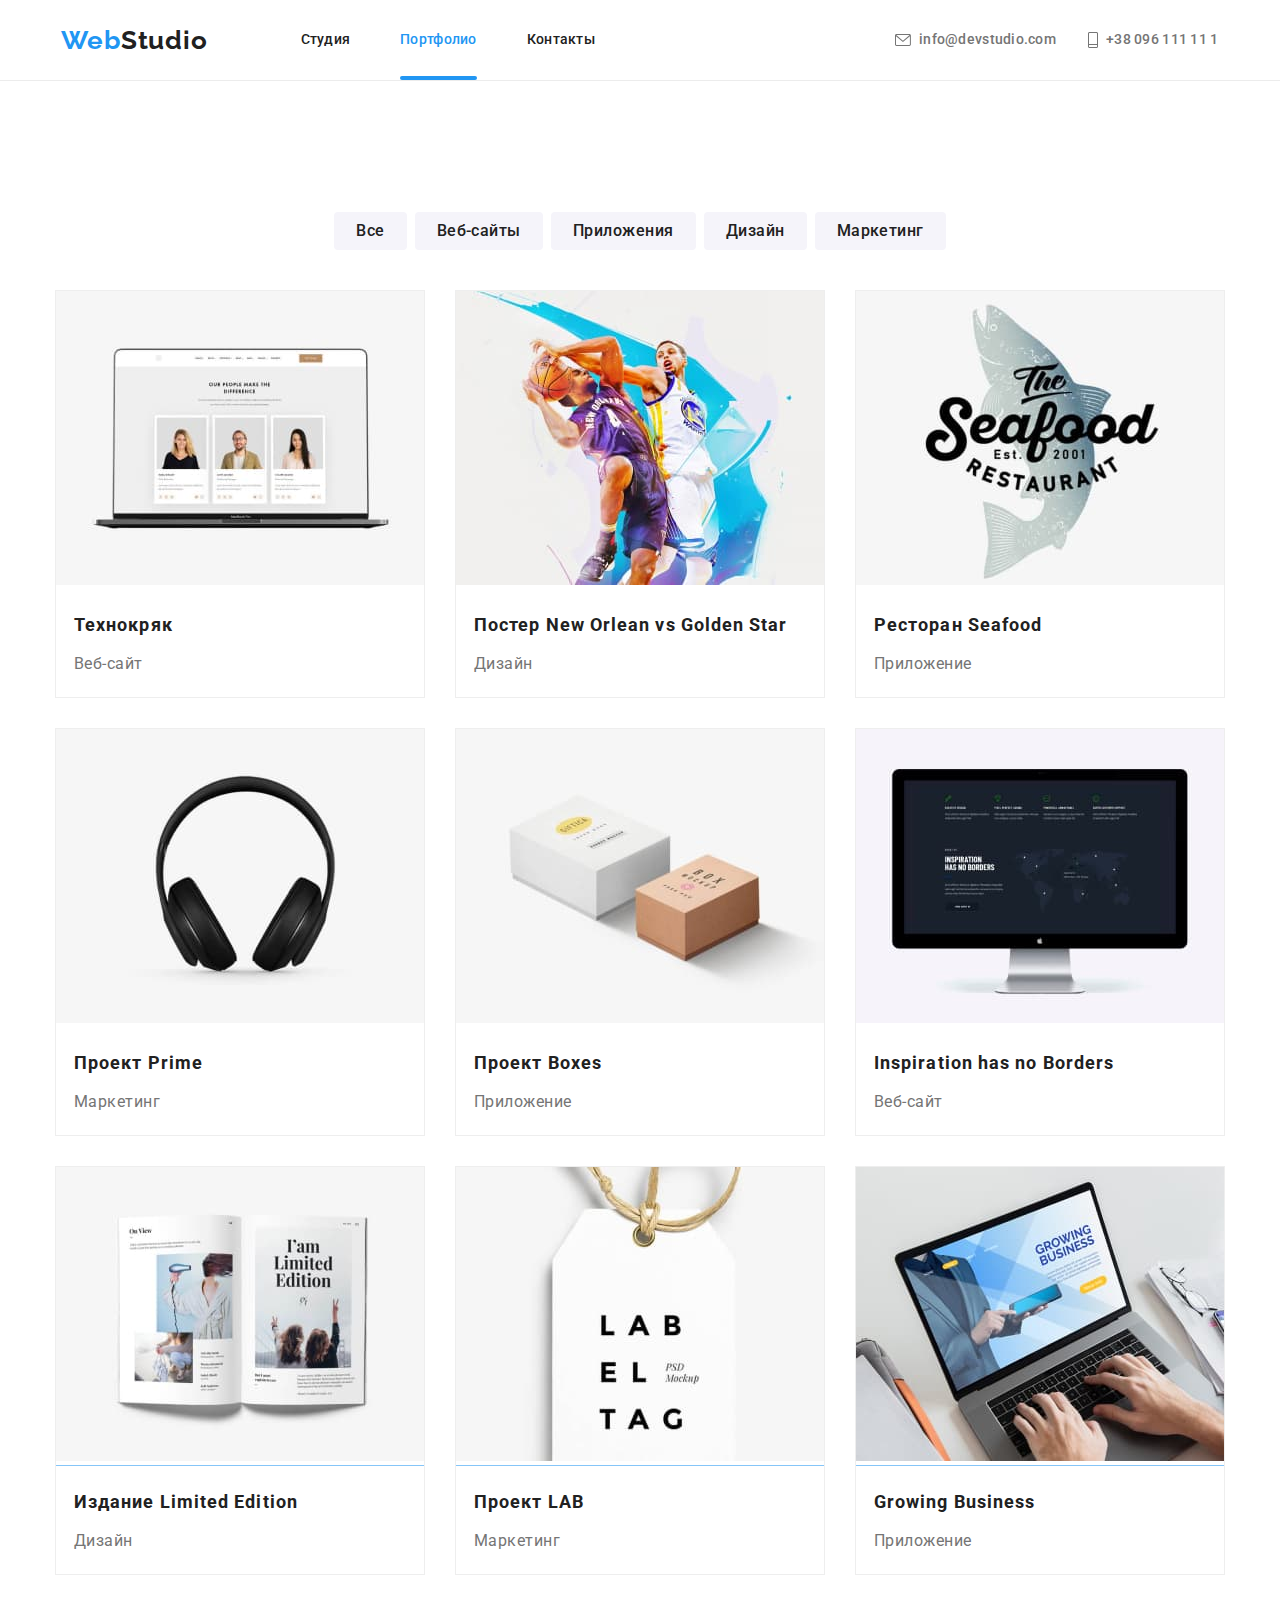
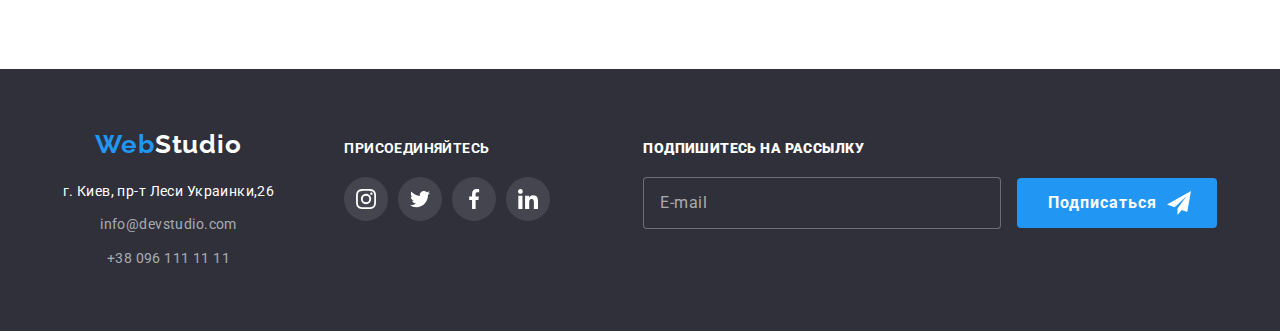
==== portfolio.html @ b6720318 "add footer adaptive" ====
<!DOCTYPE html>
<html lang="en">
<head> 
   <meta charset="UTF-8">
   <meta http-equiv="X-UA-Compatible" content="IE=edge">
   <meta name="viewport" content="width=device-width, initial-scale=1.0">
   <title>Document</title>

   <link href="https://fonts.googleapis.com/css2?family=Raleway:wght@700&family=Roboto:wght@400;500;700;900&display=swap"
      rel="stylesheet">

      <link rel="stylesheet" href="https://cdnjs.cloudflare.com/ajax/libs/modern-normalize/1.1.0/modern-normalize.min.css">

<link rel="stylesheet" href="./css/main.min.css">
</head>
<body>
<header class="page-header">

   <nav class="container main-nav" >

      <a href="./index.html" class="logo" lang="en">Web<span class="logo__accent">Studio</span></a>  

      <button class="mobile-button "  type="button"  
      data-menu-button
      aria-expanded="false" aria-controls="menu-container">
         <svg width="40" height="40" aria-label="Переключатель мобильного меню">
            <use class="mobile-button__icon-open" href="./imagesforhomwork/sprite.svg#icon-menu-header-open_40px"></use>
            <use class="mobile-button__icon-close" href="./imagesforhomwork/sprite.svg#icon-menu-header-close_40px"></use>
         </svg>
      </button>

<div class="menu-container" data-menu id="menu-container" >
      <ul class="site-nav list">
         <li class="site-nav__item"><a href="./index.html" class="site-nav__link">Студия</a></li>
         <li class="site-nav__item"><a href="" class="site-nav__link
           site-nav__link--current">Портфолио</a></li>
         <li class="site-nav__item"><a href="" class="site-nav__link">Контакты</a></li>
      </ul>
      
      <ul class="contacts list">
         
         <li class="contacts__item">
          <a href="mailto:info@devstudio.com" class="contacts__link">
          <svg class="contacts__icon" width="16" height="12">
            <use href="./imagesforhomwork/sprite.svg#icon-envelope"></use>
            </svg>info@devstudio.com</a>
         </li>
         
         <li class="contacts__item"> 
          <a href="tel:+380961111111" class="contacts__link">
          <svg class="contacts__icon" width="10" height="16">
            <use href="./imagesforhomwork/sprite.svg#icon-celephone"></use>
         </svg>+38 096 111 11 1</a>
          </li>
      </ul>

       <ul class="modile-list list"> 
         <li class="mobile-list__item">
            <a href="#" class="mobile-list__link">Instagram</a>
         </li>
         <li class="mobile-list__item">
            <a href="#" class="mobile-list__link">Twitter</a>
         </li>
         <li class="mobile-list__item">
            <a href="#" class="mobile-list__link">Facebook</a>
         </li>
         <li class="mobile-list__item">
            <a href="#" class="mobile-list__link">LinkedIn</a>
         </li>
      </ul>      
      </div>
      </nav>
</header>
<main> 
   <section class="portfolio section" >
      <div class="container">
      <h1 class="portfolio__title">Портфолио</h1>

      <ul class=" portfolio-list-btn list ">
         <li class="portfolio-list-btn__item">
    <button type="button" class="button-secondary">Все</button>
         </li>
         <li class="portfolio-list-btn__item">
    <button type="button" class="button-secondary">Веб-сайты</button>
         </li>
         <li class="portfolio-list-btn__item">
   <button type="button" class="button-secondary">Приложения</button>
         </li>
         <li class="portfolio-list-btn__item">
   <button type="button" class="button-secondary">Дизайн</button>
         </li>
         <li class="portfolio-list-btn__item">
   <button type="button" class="button-secondary">Маркетинг</button>
         </li>
      </ul>

      
      <ul class="portfolio-proects list">
        
         <li class="portfolio-proects__item">
         <a href="#" class="portfolio-proects__link">
        <div class="thumb-proects">  
      <img class="thumb-proects__image" src="./imagesforhomwork/portfolio-1.jpg" alt="Веб-сайт технокряк" width="">
      <div class="thumb-proects__overlay">
              <p class="thumb-proects__text-overlay">
            Ресурс предлагает комплексные предложения с разным уровнем функционала и сервисов. Все это позволит посетителю получить исчерпывающие сведения о компании или частном лице.
              </p>
            </div> 
         </div>

        <div class="portfolio-proects__description">
            <h2 class="portfolio-proects__title">Технокряк</h2>
            <p class="portfolio-proects__text">Веб-сайт</p>
         </div>
         </a>
         </li>
      
         <li class="portfolio-proects__item">
            <a href="#" class="portfolio-proects__link">
            <div class="thumb-proects">
            <img class="thumb-proects__image" src="./imagesforhomwork/portfolio-2.jpg" alt="Постер двоих баскетболистов с New Orlean vs Golden Star" width="">
            <div class="thumb-proects__overlay">
             <p class="thumb-proects__text-overlay">
             Ресурс предлагает комплексные предложения с разным уровнем функционала и сервисов. Все это позволит посетителю
             получить исчерпывающие сведения о компании или частном лице.
             </p>
             </div>
             </div>

            <div class="portfolio-proects__description">
            <h2 class="portfolio-proects__title">Постер New Orlean vs Golden Star</h2>
            <p class="portfolio-proects__text">Дизайн</p>
            </div>
            </a>
         </li>

         <li class="portfolio-proects__item"> 
         <a href="#" class="portfolio-proects__link">
         <div class="thumb-proects">
         <img class="thumb-proects__image" src="./imagesforhomwork/portfolio-3.jpg" alt="Логотип ресторана Seafood с рыбой в центре и надписью посередине" width="">
         <div class="thumb-proects__overlay">
         <p class="thumb-proects__text-overlay">
          Ресурс предлагает комплексные предложения с разным уровнем функционала и сервисов. Все это позволит посетителю
          получить исчерпывающие сведения о компании или частном лице.
         </p>
         </div>
         </div>

            <div class="portfolio-proects__description">
            <h2 class="portfolio-proects__title">Ресторан Seafood</h2>
            <p class="portfolio-proects__text">Приложение</p>
            </div>
         </a>
         </li>

         <li class="portfolio-proects__item"> 
            <a href="#" class="portfolio-proects__link">
            <div class="thumb-proects">
            <img class="thumb-proects__image" src="./imagesforhomwork/portfolio-4.jpg" alt="Наушники" width="">
            <div class="thumb-proects__overlay">
              <p class="thumb-proects__text-overlay">
            Ресурс предлагает комплексные предложения с разным уровнем функционала и сервисов. Все это позволит посетителю получить исчерпывающие сведения о компании или частном лице.
              </p>
             </div>
             </div>  

            <div class="portfolio-proects__description">
            <h2 class="portfolio-proects__title">Проект Prime</h2>
            <p class="portfolio-proects__text">Маркетинг</p>
             </div>
            </a>
         </li>

         <li class="portfolio-proects__item"> 
            <a href="#" class="portfolio-proects__link">
            <div class="thumb-proects">
            <img class="thumb-proects__image" src="./imagesforhomwork/portfolio-5.jpg" alt="Постер  двух коробок проекта Boxes" width="">
            <div class="thumb-proects__overlay">
              <p class="thumb-proects__text-overlay">
            Ресурс предлагает комплексные предложения с разным уровнем функционала и сервисов. Все это позволит посетителю получить исчерпывающие сведения о компании или частном лице.
              </p>
            </div>
            </div>

            <div class="portfolio-proects__description">
            <h2 class="portfolio-proects__title">Проект Boxes</h2>
            <p class="portfolio-proects__text">Приложение</p>
            </div>
            </a>
         </li>

         <li class="portfolio-proects__item"> 
            <a href="#" class="portfolio-proects__link">
            <div class="thumb-proects">
            <img class="thumb-proects__image" src="./imagesforhomwork/portfolio-6.jpg" alt="Изображение главной страницы сайта Inspiration has no borders" width="">
            <div class="thumb-proects__overlay">
              <p class="thumb-proects__text-overlay">
            Ресурс предлагает комплексные предложения с разным уровнем функционала и сервисов. Все это позволит посетителю получить исчерпывающие сведения о компании или частном лице.
              </p>
            </div>
            </div>

            <div class="portfolio-proects__description">
            <h2 class="portfolio-proects__title">Inspiration has no Borders</h2>
            <p class="portfolio-proects__text">Веб-сайт</p>
            </div>
            </a>
         </li>

         <li class="portfolio-proects__item">
            <a href="#" class="portfolio-proects__link">
            <div class="thumb-proects"> 
            <img class="thumb-proects__image" src="./imagesforhomwork/portfolio-7.jpg" alt="Фото журнала издания Limited Edition" width="">
            <div class="thumb-proects__overlay">
              <p class="thumb-proects__text-overlay">
            Ресурс предлагает комплексные предложения с разным уровнем функционала и сервисов. Все это позволит посетителю получить исчерпывающие сведения о компании или частном лице.
              </p>
            </div>
            </div>

            <div class="portfolio-proects__description">
               <h2 class="portfolio-proects__title">Издание Limited Edition</h2>
            <p class="portfolio-proects__text">Дизайн</p>
            </div>
            </a>
         </li>

         <li class="portfolio-proects__item">
            <a href="#" class="portfolio-proects__link"> 
            <div class="thumb-proects">
            <img class="thumb-proects__image" src="./imagesforhomwork/portfolio-8.jpg" alt="Фото етикетки проекта Lab" width="">
            <div class="thumb-proects__overlay">
              <p class="thumb-proects__text-overlay">
            Ресурс предлагает комплексные предложения с разным уровнем функционала и сервисов. Все это позволит посетителю получить исчерпывающие сведения о компании или частном лице.
              </p>
            </div>
            </div>

            <div class="portfolio-proects__description">
            <h2 class="portfolio-proects__title">Проект LAB</h2>
            <p class="portfolio-proects__text">Маркетинг</p>
            </div>
            </a>
         </li>

         <li class="portfolio-proects__item"> 
            <a href="#" class="portfolio-proects__link">
            <div class="thumb-proects">
            <img class="thumb-proects__image" src="./imagesforhomwork/portfolio-9.jpg" alt="Фото главной страницы сайта Growing business" width="">
            <div class="thumb-proects__overlay">
              <p class="thumb-proects__text-overlay">
            Ресурс предлагает комплексные предложения с разным уровнем функционала и сервисов. Все это позволит посетителю получить исчерпывающие сведения о компании или частном лице.
              </p>
            </div>
            </div>   

            <div class="portfolio-proects__description">
            <h2 class="portfolio-proects__title">Growing Business</h2>
            <p class="portfolio-proects__text">Приложение</p>
            </div>
            </a>
         </li>
      </ul>
      </div>
   </section>  

</main>
<footer class="footer">
   <div class="container">  
   
<div class="footer__navigation"> 

<div class="footer-main">
      <a href="./index.html" lang="en" class=" logo">Web<span class="logo logo__footer-accent">Studio</span></a>
      <p class="footer-main__text">г. Киев, пр-т Леси Украинки,26 </p>

      <address>
         <ul class="address-list list">
            <li class="address-list__item"><a href="mailto:info@devstudio.com" class="address-list__link">info@devstudio.com</a></li>
            <li class="address-list__item"><a href="tel:+380961111111" class="address-list__link"> +38 096 111 11 11 </a></li>
         </ul>
      </address>
</div>

<div class="footer-join">
      <b class="footer-join__title">присоединяйтесь</b>
      <ul class="social-net social-net__footer list">
         <li class="social-net__item">
            <a href="#" class="social-net__link social-net__link--footer">
               <svg class="social-net__icon social-net__icon--footer" width="20" height="20">
                  <use href="./imagesforhomwork/sprite.svg#icon-instagram-1"></use>
               </svg>
            </a>

         </li>
         <li class="social-net__item">
            <a href="#" class="social-net__link social-net__link--footer">
               <svg class="social-net__icon social-net__icon--footer" width="20" height="20">
                  <use href="./imagesforhomwork/sprite.svg#icon-twitter-1"></use>
               </svg>
            </a>

         </li>
         <li class="social-net__item">
            <a href="#" class="social-net__link social-net__link--footer">
               <svg class="social-net__icon social-net__icon--footer" width="20" height="20">
                  <use href="./imagesforhomwork/sprite.svg#icon-facebook-1"></use>
               </svg>
            </a>

         </li>
         <li class="social-net__item">
            <a href="#" class="social-net__link social-net__link--footer">
               <svg class="social-net__icon social-net__icon--footer" width="20" height="20">
                  <use href="./imagesforhomwork/sprite.svg#icon-linkedin-1"></use>
               </svg>
            </a>

         </li>
      </ul>

</div>

<div class="footer-form">
   <p class="footer-form__text">Подпишитесь на рассылку</p>
   <form>
      <input class=" footer-form__input" type="email" name="email" placeholder="E-mail">

      <button type="submit" class="button-footer">Подписаться
         <svg class=" button-footer__icon" width="24" height="24">
            <use href="./imagesforhomwork/sprite.svg#icon-icon-send"></use>
         </svg>
      </button>
   </form>
</div>

</div>

   </div>
</footer>
<script src="./js/mobile-menu.js"></script>
</body>
</html>
---- css/main.min.css ----
html{-webkit-box-sizing:border-box;box-sizing:border-box}*,*::before *::after{-webkit-box-sizing:inherit;box-sizing:inherit}:root{--primary-text-color: #757575;--second-text-color: #212121;--accent-text-color: #2196F3;--accent-text-color-white: #FFFFFF;--footer-text-color: #FFFFFF99;--back-round-color: #FFFFFF;--back-round-color-footer-hero: #2F303A;--back-round-color-section: #E5E5E5;--back-round-color-team: #F5F4FA;--color-icon: #AFB1B8;--color-footer-icon-area: rgba(255, 255, 255, 0.1);--color-shadow-proects: rgba(0, 0, 0, 0.16);--cubic-bazer: cubic-bezier(0.4, 0, 0.2, 1);--overlay-color: rgba(33, 150, 243, 0.9)}body{background-color:var(--back-round-color);color:var(--primary-text-color);font-family:Roboto,Oxygen,Ubuntu,Cantarell,"Open Sans","Helvetica Neue",sans-serif;font-weight:400;font-style:normal}.list{padding:0;margin:0;list-style:none}.img{display:block;width:100%;height:auto}.section{padding-top:94px;padding-bottom:94px}@media screen and (max-width: 1200px){.section{padding-top:60px;padding-bottom:60px}}.container{padding-left:15px;padding-right:15px;margin-left:auto;margin-right:auto}@media screen and (min-width: 480px){.container{width:480px}}@media screen and (min-width: 768px){.container{width:768px}}@media screen and (min-width: 1200px){.container{width:1200px}}.page-header{border-bottom-width:1px;border-bottom-style:solid;border-bottom-color:#ececec;position:relative}.logo{color:var(--accent-text-color);font-family:"Raleway",sans-serif;font-style:normal;font-weight:700;font-size:26px;line-height:1.19;letter-spacing:.03em;text-decoration:none}.logo__accent{color:var(--second-text-color)}.main-nav{display:-webkit-box;display:-ms-flexbox;display:flex;-webkit-box-align:center;-ms-flex-align:center;align-items:center;-webkit-box-pack:center;-ms-flex-pack:center;justify-content:center;min-height:60px}@media screen and (max-width: 768px){.main-nav{width:100%;-webkit-box-pack:justify;-ms-flex-pack:justify;justify-content:space-between}}.mobile-button{display:-webkit-inline-box;display:-ms-inline-flexbox;display:inline-flex;background-color:rgba(0,0,0,0);margin:0;padding:0;border:none;cursor:pointer}@media screen and (min-width: 768px){.mobile-button{display:none}}.mobile-button__icon-close{display:none}.mobile-button.is-open .mobile-button__icon-close{display:block}.mobile-button.is-open .mobile-button__icon-open{display:none}.menu-container{background-color:#fff;padding:48px 40px;text-align:center}@media screen and (max-width: 767px){.menu-container{display:none;position:absolute;top:100%;left:0;width:100%;z-index:900}.menu-container.is-open{display:block}}@media screen and (min-width: 768px){.menu-container{display:-webkit-box;display:-ms-flexbox;display:flex;-webkit-box-pack:center;-ms-flex-pack:center;justify-content:center;-webkit-box-align:center;-ms-flex-align:center;align-items:center;padding:0}}@media screen and (min-width: 1200px){.menu-container{gap:300px}}.site-nav{display:-webkit-box;display:-ms-flexbox;display:flex;-webkit-box-orient:vertical;-webkit-box-direction:normal;-ms-flex-direction:column;flex-direction:column;-webkit-box-align:start;-ms-flex-align:start;align-items:flex-start}@media screen and (max-width: 768px){.site-nav{margin-bottom:306px;margin-left:0}}@media screen and (min-width: 768px){.site-nav{-webkit-box-orient:horizontal;-webkit-box-direction:normal;-ms-flex-direction:row;flex-direction:row;gap:50px;margin-left:88px;margin-bottom:0}}@media screen and (min-width: 1200px){.site-nav{margin-left:93px}}.site-nav__link{position:relative;display:block;padding-top:16px;padding-bottom:16px;font-size:40px;line-height:1.17;color:var(--second-text-color);letter-spacing:.02em;text-decoration:none;-webkit-transition:color 250ms var(--cubic-bazer);transition:color 250ms var(--cubic-bazer)}@media screen and (min-width: 768px){.site-nav__link{padding-top:32px;padding-bottom:32px;font-weight:500;font-size:14px;line-height:1.14}}.site-nav__link:hover,.site-nav__link:focus{color:var(--accent-text-color);-webkit-transition:color 250ms var(--cubic-bazer);transition:color 250ms var(--cubic-bazer)}.site-nav__link::after{content:" ";position:absolute;width:100%;height:4px;border-radius:3px;left:0;bottom:0;background-color:var(--accent-text-color);opacity:0;-webkit-transition:opacity 250ms var(--cubic-bazer);transition:opacity 250ms var(--cubic-bazer)}@media screen and (max-width: 767px){.site-nav__link::after{display:none}}.site-nav__link:hover::after{opacity:1}.site-nav__link--current::after{opacity:1}.site-nav__link--current{color:var(--accent-text-color)}.contacts{display:-webkit-box;display:-ms-flexbox;display:flex;-webkit-box-orient:vertical;-webkit-box-direction:reverse;-ms-flex-direction:column-reverse;flex-direction:column-reverse}@media screen and (max-width: 768px){.contacts{margin-bottom:64px}}@media screen and (min-width: 768px){.contacts{-webkit-box-orient:vertical;-webkit-box-direction:normal;-ms-flex-direction:column;flex-direction:column;-webkit-box-pack:center;-ms-flex-pack:center;justify-content:center;margin-bottom:0}}@media screen and (min-width: 1200px){.contacts{display:-webkit-box;display:-ms-flexbox;display:flex;-webkit-box-orient:horizontal;-webkit-box-direction:normal;-ms-flex-direction:row;flex-direction:row;-webkit-box-align:center;-ms-flex-align:center;align-items:center}}@media screen and (min-width: 768px)and (max-width: 1199px){.contacts__item{margin-left:90px}}@media screen and (min-width: 1200px){.contacts__item:first-child{margin-right:32px}}.contacts__link{display:-webkit-box;display:-ms-flexbox;display:flex;-webkit-box-align:center;-ms-flex-align:center;align-items:center;padding-top:16px;padding-bottom:16px;color:var(--primary-text-color);font-weight:500;font-size:14px;line-height:1.14;letter-spacing:.02em;text-decoration:none;-webkit-transition:color 250ms var(--cubic-bazer);transition:color 250ms var(--cubic-bazer)}@media screen and (max-width: 768px){.contacts__link{font-size:34px;line-height:1.17}}@media screen and (min-width: 768px)and (max-width: 1200px){.contacts__link{padding:5px 0px;font-size:12px;line-height:1.14}}@media screen and (min-width: 1200px){.contacts__link{padding-top:32px;padding-bottom:32px}}.contacts__link:hover,.contacts__link:focus{color:var(--accent-text-color)}.contacts__icon{fill:currentColor;margin-right:10px;display:none}.contacts__icon:hover{fill:currentColor}@media screen and (min-width: 768px){.contacts__icon{display:block}}@media screen and (min-width: 768px){.contacts__icon{margin-right:8px}}.modile-list{display:-webkit-box;display:-ms-flexbox;display:flex}@media screen and (min-width: 768px){.modile-list{display:none}}.modile-list__item{border-right:1px solid rgba(33,33,33,.2);margin-right:10px}.modile-list__link{padding-right:10px;text-decoration:none;color:var(--accent-text-color);font-size:24px}.hero{max-width:1600px;margin-left:auto;margin-right:auto;background-image:-webkit-gradient(linear, left top, right top, from(rgba(47, 48, 58, 0.4)), to(rgba(47, 48, 58, 0.4))),url("../imagesforhomwork/herobaner.jpg");background-image:linear-gradient(to right, rgba(47, 48, 58, 0.4), rgba(47, 48, 58, 0.4)),url("../imagesforhomwork/herobaner.jpg");background-size:cover;background-repeat:no-repeat;background-position:center;background-color:var(--back-round-color-footer-hero);padding-top:118px;padding-bottom:118px;text-align:center}@media screen and (max-width: 576px){.hero{background-image:-webkit-gradient(linear, left top, right top, from(rgba(47, 48, 58, 0.4)), to(rgba(47, 48, 58, 0.4))),url("/imagesforhomwork/mobile-img1x.jpg");background-image:linear-gradient(to right, rgba(47, 48, 58, 0.4), rgba(47, 48, 58, 0.4)),url("/imagesforhomwork/mobile-img1x.jpg")}}@media not all,screen and (max-width: 576px)and (-webkit-min-device-pixel-ratio: 2),screen and (max-width: 576px)and (min-resolution: 192dpi),screen and (max-width: 576px)and (min-resolution: 2dppx){.hero{background-image:-webkit-gradient(linear, left top, right top, from(rgba(47, 48, 58, 0.4)), to(rgba(47, 48, 58, 0.4))),url("/imagesforhomwork/mobile-img@2x.jpg");background-image:linear-gradient(to right, rgba(47, 48, 58, 0.4), rgba(47, 48, 58, 0.4)),url("/imagesforhomwork/mobile-img@2x.jpg")}}@media screen and (min-width: 576px){.hero{background-image:-webkit-gradient(linear, left top, right top, from(rgba(47, 48, 58, 0.4)), to(rgba(47, 48, 58, 0.4))),url("/imagesforhomwork/tablet-img1x.jpg");background-image:linear-gradient(to right, rgba(47, 48, 58, 0.4), rgba(47, 48, 58, 0.4)),url("/imagesforhomwork/tablet-img1x.jpg")}}@media not all,screen and (min-width: 576px)and (-webkit-min-device-pixel-ratio: 2),screen and (min-width: 576px)and (min-resolution: 192dpi),screen and (min-width: 576px)and (min-resolution: 2dppx){.hero{background-image:-webkit-gradient(linear, left top, right top, from(rgba(47, 48, 58, 0.4)), to(rgba(47, 48, 58, 0.4))),url("/imagesforhomwork/tablet-img@2x.jpg");background-image:linear-gradient(to right, rgba(47, 48, 58, 0.4), rgba(47, 48, 58, 0.4)),url("/imagesforhomwork/tablet-img@2x.jpg")}}@media screen and (min-width: 1200px){.hero{padding-top:200px;padding-bottom:200px;background-image:-webkit-gradient(linear, left top, right top, from(rgba(47, 48, 58, 0.4)), to(rgba(47, 48, 58, 0.4))),url("/imagesforhomwork/dekstop-img1x.jpg");background-image:linear-gradient(to right, rgba(47, 48, 58, 0.4), rgba(47, 48, 58, 0.4)),url("/imagesforhomwork/dekstop-img1x.jpg")}}@media not all,screen and (min-width: 1200px)and (-webkit-min-device-pixel-ratio: 2),screen and (min-width: 1200px)and (min-resolution: 192dpi),screen and (min-width: 1200px)and (min-resolution: 2dppx){.hero{background-image:-webkit-gradient(linear, left top, right top, from(rgba(47, 48, 58, 0.4)), to(rgba(47, 48, 58, 0.4))),url("/imagesforhomwork/dekstop-img@2x.jpg");background-image:linear-gradient(to right, rgba(47, 48, 58, 0.4), rgba(47, 48, 58, 0.4)),url("/imagesforhomwork/dekstop-img@2x.jpg")}}.hero__title{margin-top:0;margin-bottom:40px;color:var(--accent-text-color-white);font-weight:900;font-size:44px;line-height:1.36;text-align:center;letter-spacing:.06em;text-transform:uppercase}@media screen and (max-width: 1199px){.hero__title{font-size:26px;line-height:1.61}}.button-primary{letter-spacing:.06em;cursor:pointer;-webkit-box-shadow:0px 4px 4px rgba(0,0,0,.15);box-shadow:0px 4px 4px rgba(0,0,0,.15);border-radius:4px;border:none;padding-top:10px;padding-bottom:10px;padding-left:32px;padding-right:32px;background-color:var(--accent-text-color);color:var(--accent-text-color-white);font-family:inherit;font-weight:700;font-size:16px;line-height:1.87}.portfolio__title{text-align:center;margin-top:0;margin-bottom:0;visibility:hidden}.portfolio-list-btn{margin-bottom:40px;display:-webkit-box;display:-ms-flexbox;display:flex;-ms-flex-wrap:wrap;flex-wrap:wrap;gap:8px}@media screen and (min-width: 768px){.portfolio-list-btn{-webkit-box-pack:center;-ms-flex-pack:center;justify-content:center}}.portfolio-list-btn__item{border-radius:4px;-webkit-transition:-webkit-box-shadow 250ms var(--cubic-bazer);transition:-webkit-box-shadow 250ms var(--cubic-bazer);transition:box-shadow 250ms var(--cubic-bazer);transition:box-shadow 250ms var(--cubic-bazer), -webkit-box-shadow 250ms var(--cubic-bazer)}.portfolio-list-btn__item:hover,.portfolio-list-btn__item:focus{-webkit-transition:-webkit-box-shadow 250ms var(--cubic-bazer);transition:-webkit-box-shadow 250ms var(--cubic-bazer);transition:box-shadow 250ms var(--cubic-bazer);transition:box-shadow 250ms var(--cubic-bazer), -webkit-box-shadow 250ms var(--cubic-bazer);-webkit-box-shadow:0 2px 2px 0 rgba(0,0,0,.12),0 1px 2px 0 rgba(0,0,0,.08),0 3px 1px 0 rgba(0,0,0,.1);box-shadow:0 2px 2px 0 rgba(0,0,0,.12),0 1px 2px 0 rgba(0,0,0,.08),0 3px 1px 0 rgba(0,0,0,.1)}.button-secondary{padding:6px 22px;border-radius:4px;border:none;background-color:var(--back-round-color-team);color:var(--second-text-color);font-family:"Roboto";font-style:normal;font-weight:500;font-size:16px;line-height:1.62;text-align:center;letter-spacing:.03em;-webkit-transition:color 250ms var(--cubic-bazer),background-color 250ms var(--cubic-bazer);transition:color 250ms var(--cubic-bazer),background-color 250ms var(--cubic-bazer);cursor:pointer}.button-secondary:hover,.button-secondary:focus{-webkit-transition:color 250ms var(--cubic-bazer),background-color 250ms var(--cubic-bazer);transition:color 250ms var(--cubic-bazer),background-color 250ms var(--cubic-bazer);background-color:var(--accent-text-color);color:var(--accent-text-color-white)}.portfolio-proects{display:-webkit-box;display:-ms-flexbox;display:flex;-ms-flex-wrap:wrap;flex-wrap:wrap;gap:30px}@media screen and (min-width: 1200px){.portfolio-proects{-webkit-box-pack:center;-ms-flex-pack:center;justify-content:center}}.portfolio-proects__item{width:450px;border:1px solid #eee;-webkit-transition:-webkit-box-shadow 250ms var(--cubic-bazer);transition:-webkit-box-shadow 250ms var(--cubic-bazer);transition:box-shadow 250ms var(--cubic-bazer);transition:box-shadow 250ms var(--cubic-bazer), -webkit-box-shadow 250ms var(--cubic-bazer)}@media screen and (min-width: 768px){.portfolio-proects__item{width:354px}}@media screen and (min-width: 1200px){.portfolio-proects__item{width:370px}}.portfolio-proects__item:hover,.portfolio-proects__item:focus{-webkit-box-shadow:1px 4px 6px 0 var(--color-shadow-proects),0 4px 4px 0 rgba(0,0,0,.06),0 1px 1px 0 rgba(0,0,0,.12);box-shadow:1px 4px 6px 0 var(--color-shadow-proects),0 4px 4px 0 rgba(0,0,0,.06),0 1px 1px 0 rgba(0,0,0,.12);-webkit-transition:-webkit-box-shadow 250ms var(--cubic-bazer);transition:-webkit-box-shadow 250ms var(--cubic-bazer);transition:box-shadow 250ms var(--cubic-bazer);transition:box-shadow 250ms var(--cubic-bazer), -webkit-box-shadow 250ms var(--cubic-bazer)}.portfolio-proects__link{margin:0;padding:0;text-decoration:none}.portfolio-proects__description{padding:20px 20px}@media screen and (min-width: 768px){.portfolio-proects__description{padding:18px 18px}}.portfolio-proects__title{margin-top:0px;margin-bottom:6px;color:var(--second-text-color);font-family:"Roboto";font-style:normal;font-weight:700;font-size:18px;line-height:2;letter-spacing:.06em}.portfolio-proects__text{margin-top:0;margin-bottom:0;color:var(--primary-text-color);font-family:"Roboto";font-style:normal;font-weight:400;font-size:16px;line-height:1.87;letter-spacing:.03em}.thumb-proects{position:relative;overflow:hidden}.thumb-proects__overlay{position:absolute;top:0;left:0;width:100%;height:100%;background-color:var(--overlay-color);-webkit-transform:translateY(100%);transform:translateY(100%);-webkit-transition:-webkit-transform 250ms var(--cubic-bazer);transition:-webkit-transform 250ms var(--cubic-bazer);transition:transform 250ms var(--cubic-bazer);transition:transform 250ms var(--cubic-bazer), -webkit-transform 250ms var(--cubic-bazer);padding:63px 24px}.thumb-proects__text-overlay{padding:0;margin:0;font-family:Roboto;font-weight:400;font-size:18px;line-height:1.55;letter-spacing:3%;color:var(--accent-text-color-white)}.portfolio-proects__item:hover .thumb-proects__overlay,.portfolio-proects__item:focus .thumb-proects__overlay{-webkit-transform:translateY(0);transform:translateY(0)}.features__title{margin-top:0;margin-bottom:0;text-align:center;color:var(--second-text-color);font-weight:700;font-size:14px;line-height:1.1;letter-spacing:.03em;text-transform:uppercase;visibility:hidden}@media screen and (min-width: 768px){.features-list{display:-webkit-box;display:-ms-flexbox;display:flex;-ms-flex-wrap:wrap;flex-wrap:wrap;margin:-15px}}@media screen and (max-width: 767px){.features-list__item:not(:last-child){margin-bottom:30px}}@media screen and (min-width: 768px){.features-list__item{width:calc((100% - 60px)/2);margin:15px}}@media screen and (min-width: 1200px){.features-list__item{width:calc((100% - 120px)/4);margin:15px}}.features-list__title{margin-top:0;margin-bottom:10px;color:var(--second-text-color);font-weight:700;font-size:14px;line-height:1.14;letter-spacing:.03em;text-transform:uppercase}.features-list__text{margin-top:0;margin-bottom:0;color:var(--primary-text-color);font-weight:400;font-size:14px;line-height:1.71;letter-spacing:.03em}.features-list__icon{height:120px;display:-webkit-box;display:-ms-flexbox;display:flex;-webkit-box-pack:center;-ms-flex-pack:center;justify-content:center;-webkit-box-align:center;-ms-flex-align:center;align-items:center;background-color:var(--back-round-color-team);margin-bottom:30px;border-radius:4px}.work{padding-top:0;padding-bottom:94px}.work__title{margin-top:0;margin-bottom:50px;color:var(--second-text-color);font-weight:700;font-size:36px;line-height:1.16;text-align:center;letter-spacing:.03em}@media screen and (max-width: 1200px){.work{display:none}}@media screen and (min-width: 1200px){.work{display:block}}.job-list{display:-webkit-box;display:-ms-flexbox;display:flex;-ms-flex-wrap:wrap;flex-wrap:wrap}.job-list__item{position:relative;overflow:hidden}.job-list__item:not(:last-child):not(:last-child){margin-right:30px}.job-list__image{display:block}.job-list__text{display:-webkit-box;display:-ms-flexbox;display:flex;-webkit-box-pack:center;-ms-flex-pack:center;justify-content:center;-webkit-box-align:center;-ms-flex-align:center;align-items:center;position:absolute;width:100%;height:70px;color:var(--accent-text-color-white);background-color:rgba(47,48,58,.8);left:0;bottom:0;margin:0;font-family:"Roboto";font-style:normal;font-weight:700;font-size:14px;line-height:1.14;letter-spacing:.03em;text-transform:uppercase}.team{background-color:var(--back-round-color-team)}.team__title{margin-top:0;margin-bottom:50px;color:var(--second-text-color);font-weight:700;font-size:36px;line-height:1.16;text-align:center;letter-spacing:.03em}.team-members{-webkit-box-pack:center;-ms-flex-pack:center;justify-content:center;text-align:center}@media screen and (min-width: 768px){.team-members{display:-webkit-box;display:-ms-flexbox;display:flex;-ms-flex-wrap:wrap;flex-wrap:wrap;margin:-15px}}.team-members__card{background-color:var(--back-round-color);-webkit-box-shadow:0px 1px 3px rgba(0,0,0,.12),0px 1px 1px rgba(0,0,0,.14),0px 2px 1px rgba(0,0,0,.2);box-shadow:0px 1px 3px rgba(0,0,0,.12),0px 1px 1px rgba(0,0,0,.14),0px 2px 1px rgba(0,0,0,.2);border-radius:0px 0px 4px 4px}@media screen and (max-width: 767px){.team-members__card:not(:last-child){margin-bottom:30px}}@media screen and (min-width: 768px){.team-members__card{width:calc((100% - 60px)/2);margin:15px}}@media screen and (min-width: 1200px){.team-members__card{width:calc((100% - 120px)/4);margin:15px}}.team-members__thumb{width:100%;margin-bottom:30px}.team-members__title{margin-top:0;margin-bottom:10px;color:var(--second-text-color);font-weight:500;font-size:16px;line-height:1.18;letter-spacing:.03em}.team-members__text{margin-top:0;margin-bottom:0;color:var(--primary-text-color);font-weight:400;font-size:16px;line-height:1.18;letter-spacing:.03em;margin-bottom:16px}.social-net{display:-webkit-box;display:-ms-flexbox;display:flex;list-style:none;padding-bottom:30px;-webkit-box-pack:center;-ms-flex-pack:center;justify-content:center}.social-net__link{display:-webkit-box;display:-ms-flexbox;display:flex;-webkit-box-pack:center;-ms-flex-pack:center;justify-content:center;-webkit-box-align:center;-ms-flex-align:center;align-items:center;width:44px;height:44px;border-radius:50% 50%;color:var(--color-icon);-webkit-transition:color 250ms var(--cubic-bazer),background-color 250ms var(--cubic-bazer);transition:color 250ms var(--cubic-bazer),background-color 250ms var(--cubic-bazer)}.social-net__link:hover,.social-net__link:focus{-webkit-transition:color 250ms var(--cubic-bazer),background-color 250ms var(--cubic-bazer);transition:color 250ms var(--cubic-bazer),background-color 250ms var(--cubic-bazer);color:var(--accent-text-color-white);background-color:var(--accent-text-color)}.social-net__icon{fill:currentColor}.clients__title{margin-top:0;margin-bottom:50px;color:var(--second-text-color);font-weight:700;font-size:36px;line-height:1.16;text-align:center;letter-spacing:.03em}@media screen and (max-width: 1199px){.clients__title{margin-bottom:30px;font-size:28px}}.constant-clients{display:-webkit-box;display:-ms-flexbox;display:flex;list-style:none;-webkit-box-pack:center;-ms-flex-pack:center;justify-content:center;margin:-15px}@media screen and (max-width: 1199px){.constant-clients{-ms-flex-wrap:wrap;flex-wrap:wrap}}.constant-clients__item{margin:15px}@media screen and (max-width: 767px){.constant-clients__item{width:calc((100% - 60px)/2)}}@media screen and (min-width: 768px)and (max-width: 1199px){.constant-clients__item{width:calc((100% - 90px)/3)}}@media screen and (min-width: 1200px){.constant-clients__item{width:calc(100% - 30px)}}.constant-clients__link{display:-webkit-box;display:-ms-flexbox;display:flex;-webkit-box-pack:center;-ms-flex-pack:center;justify-content:center;-webkit-box-align:center;-ms-flex-align:center;align-items:center;width:100%;height:92px;border:1px solid var(--color-icon);border-radius:4px;color:var(--color-icon);-webkit-transition:color 250ms var(--cubic-bazer),border-color 250ms var(--cubic-bazer);transition:color 250ms var(--cubic-bazer),border-color 250ms var(--cubic-bazer)}.constant-clients__link:hover,.constant-clients__link:focus{-webkit-transition:color 250ms var(--cubic-bazer),border-color 250ms var(--cubic-bazer);transition:color 250ms var(--cubic-bazer),border-color 250ms var(--cubic-bazer);color:var(--accent-text-color);border-color:var(--accent-text-color)}.constant-clients__icon:nth-child(-n+6){fill:currentColor}.footer{padding-top:60px;padding-bottom:60px;background-color:var(--back-round-color-footer-hero)}@media screen and (max-width: 1199px){.footer__navigation{display:-webkit-box;display:-ms-flexbox;display:flex;-ms-flex-wrap:wrap;flex-wrap:wrap;-webkit-box-pack:center;-ms-flex-pack:center;justify-content:center;-webkit-box-align:baseline;-ms-flex-align:baseline;align-items:baseline;-webkit-column-gap:165px;-moz-column-gap:165px;column-gap:165px}}@media screen and (min-width: 1200px){.footer__navigation{display:-webkit-box;display:-ms-flexbox;display:flex;-ms-flex-wrap:nowrap;flex-wrap:nowrap;-webkit-box-align:baseline;-ms-flex-align:baseline;align-items:baseline;-webkit-box-pack:center;-ms-flex-pack:center;justify-content:center}}.logo__footer-accent{margin-top:0;margin-bottom:0;color:var(--accent-text-color-white)}.footer-main{text-align:center}@media screen and (max-width: 1199px){.footer-main{margin-bottom:60px}}.footer-main__text{margin-top:20px;margin-bottom:10px;color:var(--accent-text-color-white);font-weight:400;font-size:14px;line-height:1.71;letter-spacing:.03em}.address-list__item:not(:last-child){margin-bottom:10px}.address-list__link{color:var(--footer-text-color);font-style:normal;font-weight:400;font-size:14px;line-height:1.71;letter-spacing:.03em;text-decoration:none;-webkit-transition:color 250ms var(--cubic-bazer);transition:color 250ms var(--cubic-bazer)}.address-list__link:hover,.address-list__link:focus{-webkit-transition:color 250ms var(--cubic-bazer);transition:color 250ms var(--cubic-bazer);color:var(--accent-text-color)}.footer-join{display:-webkit-box;display:-ms-flexbox;display:flex;-webkit-box-orient:vertical;-webkit-box-direction:normal;-ms-flex-direction:column;flex-direction:column;-webkit-box-align:center;-ms-flex-align:center;align-items:center;margin-bottom:60px}@media screen and (min-width: 768px){.footer-join{margin-bottom:0}}@media screen and (min-width: 1200px){.footer-join{margin-left:70px;-webkit-box-align:start;-ms-flex-align:start;align-items:flex-start}}.footer-join__title{font-family:Roboto;font-weight:700;font-style:normal;font-size:14px;color:var(--accent-text-color-white);text-transform:uppercase;line-height:1.14;letter-spacing:.03em;margin-top:0}.social-net{display:-webkit-box;display:-ms-flexbox;display:flex}.social-net__footer{list-style:none;margin-top:20px;padding:0}.social-net__item:not(:last-child){margin-right:10px}.social-net__link--footer{color:var(--accent-text-color-white);background-color:var(--color-footer-icon-area)}.social-net__icon--footer{fill:currentColor}@media screen and (max-width: 1199px){.footer-form{text-align:center}}@media screen and (min-width: 1200px){.footer-form{-webkit-box-align:end;-ms-flex-align:end;align-items:flex-end;margin-left:93px}}.footer-form__text{margin-top:0;margin-bottom:20px;font-size:14px;font-weight:900;line-height:1.14;letter-spacing:.03em;color:var(--accent-text-color-white);text-transform:uppercase}.footer-form__input{border:1px solid rgba(255,255,255,.3);border-radius:4px;background-color:var(--back-round-color-footer-hero);padding:16px 16px;-webkit-transition:border-color 250ms var(--cubic-bazer);transition:border-color 250ms var(--cubic-bazer);color:var(--accent-text-color-white)}@media screen and (min-width: 480px){.footer-form__input{width:450px}}@media screen and (min-width: 1200px){.footer-form__input{width:358px}}.footer-form__input::-webkit-input-placeholder{font-weight:400;font-size:16px;line-height:1.25;letter-spacing:.03em;color:rgba(255,255,255,.6)}.footer-form__input::-moz-placeholder{font-weight:400;font-size:16px;line-height:1.25;letter-spacing:.03em;color:rgba(255,255,255,.6)}.footer-form__input:-ms-input-placeholder{font-weight:400;font-size:16px;line-height:1.25;letter-spacing:.03em;color:rgba(255,255,255,.6)}.footer-form__input::-ms-input-placeholder{font-weight:400;font-size:16px;line-height:1.25;letter-spacing:.03em;color:rgba(255,255,255,.6)}.footer-form__input::placeholder{font-weight:400;font-size:16px;line-height:1.25;letter-spacing:.03em;color:rgba(255,255,255,.6)}.footer-form__input:hover,.footer-form__input:focus{border-color:var(--accent-text-color);outline:none}@media screen and (max-width: 1199px){.form-two{display:-webkit-box;display:-ms-flexbox;display:flex;-webkit-box-orient:vertical;-webkit-box-direction:normal;-ms-flex-direction:column;flex-direction:column;-webkit-box-align:center;-ms-flex-align:center;align-items:center}}.button-footer{position:relative;height:50px;width:200px;color:var(--accent-text-color-white);background-color:var(--accent-text-color);font-family:inherit;font-weight:700;font-size:16px;border-radius:4px;border:0;margin-top:20px;padding-top:10px;padding-bottom:10px;padding-left:30px;padding-right:60px;line-height:1.87;letter-spacing:.06em;cursor:pointer}@media screen and (min-width: 1200px){.button-footer{margin-top:0;margin-left:12px}}.button-footer__icon{margin-left:10px;top:50%;left:70%;-webkit-transform:translateY(-50%);transform:translateY(-50%);position:absolute}.backdrop{position:fixed;width:100%;height:100%;left:0;top:0;background:rgba(0,0,0,.2);opacity:1;-webkit-transition:opacity 250ms var(--cubic-bazer);transition:opacity 250ms var(--cubic-bazer);overflow-y:scroll}.backdrop.is-hidden{opacity:0;pointer-events:none}.backdrop.is-hidden .modal{-webkit-transform:scale(1.1) translate(-50%, -50%);transform:scale(1.1) translate(-50%, -50%)}.modal{position:absolute;top:50%;left:50%;-webkit-transform:scale(1) translate(-50%, -50%);transform:scale(1) translate(-50%, -50%)}.modal{-webkit-transition:-webkit-transform 250ms var(--cubic-bazer);transition:-webkit-transform 250ms var(--cubic-bazer);transition:transform 250ms var(--cubic-bazer);transition:transform 250ms var(--cubic-bazer), -webkit-transform 250ms var(--cubic-bazer);background-color:var(--back-round-color);-webkit-box-shadow:0px 1px 3px rgba(0,0,0,.12),0px 1px 1px rgba(0,0,0,.14),0px 2px 1px rgba(0,0,0,.2);box-shadow:0px 1px 3px rgba(0,0,0,.12),0px 1px 1px rgba(0,0,0,.14),0px 2px 1px rgba(0,0,0,.2);border-radius:4px}@media screen and (min-width: 480px)and (max-width: 1199px){.modal{width:450px}}@media screen and (min-width: 1200px){.modal{min-width:528px;min-height:581px}}.modal__button-close{position:absolute;display:-webkit-box;display:-ms-flexbox;display:flex;-webkit-box-pack:center;-ms-flex-pack:center;justify-content:center;-webkit-box-align:center;-ms-flex-align:center;align-items:center;width:30px;height:30px;top:8px;right:8px;background-color:var(--back-round-color);border:1px solid rgba(0,0,0,.1);border-radius:50%;margin:0;padding:0;cursor:pointer;color:#212121;-webkit-transition:color 250ms var(--cubic-bazer);transition:color 250ms var(--cubic-bazer)}.modal__button-close:hover{color:var(--accent-text-color);-webkit-transition:color 250ms var(--cubic-bazer);transition:color 250ms var(--cubic-bazer)}.modal__close-icon{fill:currentColor}.modal-inner{padding:40px 40px}.modal-inner__title{margin-top:0;margin-bottom:12px;font-family:Roboto;font-weight:700;font-size:20px;line-height:1.15;color:var(--second-text-color);text-align:center;letter-spacing:.03rem}.form-field{display:-webkit-box;display:-ms-flexbox;display:flex;-webkit-box-orient:vertical;-webkit-box-direction:normal;-ms-flex-direction:column;flex-direction:column;margin-bottom:10px}.form-field:nth-child(4){margin-bottom:0}.form-field__label{font-size:12px;line-height:1.16;font-weight:400;margin-bottom:4px;color:var(--primary-text-color)}.form-field__input{width:100%;height:40px;border:1px solid rgba(33,33,33,.2);border-radius:4px;padding-left:2rem;padding-top:.875rem;padding-bottom:.875rem;padding-right:.875rem;-webkit-transition:border 250ms var(--cubic-bazer);transition:border 250ms var(--cubic-bazer)}.form-field__inner{position:relative}.form-field__icon{position:absolute;top:50%;left:1rem;-webkit-transform:translateY(-50%);transform:translateY(-50%);fill:var(--second-text-color);-webkit-transition:fill 250ms var(--cubic-bazer);transition:fill 250ms var(--cubic-bazer)}.form-field__input:focus,.form-field__input:hover,.form-field__input:hover+.form-field__icon,.form-field__input:focus+.form-field__icon{fill:#2196f3;border-color:#2196f3;outline:none}.form-field__textarea{width:100%;height:120px;padding:.875rem .875rem;border:1px solid rgba(33,33,33,.2);border-radius:4px;resize:none;-webkit-transition:border 259ms var(--cubic-bazer);transition:border 259ms var(--cubic-bazer)}.form-field__textarea:focus,.form-field__textarea:hover{border-color:#2196f3;outline:none}.form-field__textarea::-webkit-input-placeholder{font-weight:400;font-size:14px;line-height:1.14;color:rgba(117,117,117,.5);letter-spacing:.01rem}.form-field__textarea::-moz-placeholder{font-weight:400;font-size:14px;line-height:1.14;color:rgba(117,117,117,.5);letter-spacing:.01rem}.form-field__textarea:-ms-input-placeholder{font-weight:400;font-size:14px;line-height:1.14;color:rgba(117,117,117,.5);letter-spacing:.01rem}.form-field__textarea::-ms-input-placeholder{font-weight:400;font-size:14px;line-height:1.14;color:rgba(117,117,117,.5);letter-spacing:.01rem}.form-field__textarea::placeholder{font-weight:400;font-size:14px;line-height:1.14;color:rgba(117,117,117,.5);letter-spacing:.01rem}.check-box__label{position:relative;display:-webkit-box;display:-ms-flexbox;display:flex;-webkit-box-align:center;-ms-flex-align:center;align-items:center;color:var(--primary-text-color);font-size:14px;line-height:1.71;letter-spacing:.06em;padding-left:20px;margin-top:20px;margin-bottom:30px}.check-box__link{text-decoration:underline;color:var(--accent-text-color)}.check-box__input{position:absolute;width:1px;height:1px;margin:-1px;border:0;padding:0;clip:rect(0 0 0 0);overflow:hidden}.check-box__icon{opacity:0;-webkit-transition:opacity 250ms var(--cubic-bazer);transition:opacity 250ms var(--cubic-bazer);width:16px;height:16px;border-radius:2px;background-color:#fff;-webkit-transition:background-color 250ms var(--cubic-bazer);transition:background-color 250ms var(--cubic-bazer);border:2px solid var(--second-text-color);-webkit-transition:border 250ms var(--cubic-bazer);transition:border 250ms var(--cubic-bazer);position:absolute;top:50%;left:0;-webkit-transform:translateY(-50%);transform:translateY(-50%)}.check-box__input:checked+.check-box__icon{opacity:1;-webkit-transition:opacity 250ms var(--cubic-bazer);transition:opacity 250ms var(--cubic-bazer);background-color:#2196f3;-webkit-transition:background-color 250ms var(--cubic-bazer);transition:background-color 250ms var(--cubic-bazer);border-color:#2196f3;-webkit-transition:border 250ms var(--cubic-bazer);transition:border 250ms var(--cubic-bazer)}.check-box__icon1{position:absolute;top:50%;left:0;-webkit-transform:translateY(-50%);transform:translateY(-50%);opacity:1;-webkit-transition:opacity 250ms var(--cubic-bazer);transition:opacity 250ms var(--cubic-bazer)}.check-box__input:checked~.check-box__icon1{opacity:0;-webkit-transition:opacity 250ms var(--cubic-bazer);transition:opacity 250ms var(--cubic-bazer)}.send-button{display:block;margin-left:auto;margin-right:auto;height:50px;width:200px;color:var(--accent-text-color-white);background-color:var(--accent-text-color);font-family:inherit;font-weight:700;font-size:16px;-webkit-box-shadow:0px 4px 4px 0px rgba(0,0,0,.15);box-shadow:0px 4px 4px 0px rgba(0,0,0,.15);border-radius:4px;border:0;padding-top:10px;padding-bottom:10px;padding-left:55px;padding-right:55px;line-height:1.87;letter-spacing:.06em;cursor:pointer}/*# sourceMappingURL=main.min.css.map */
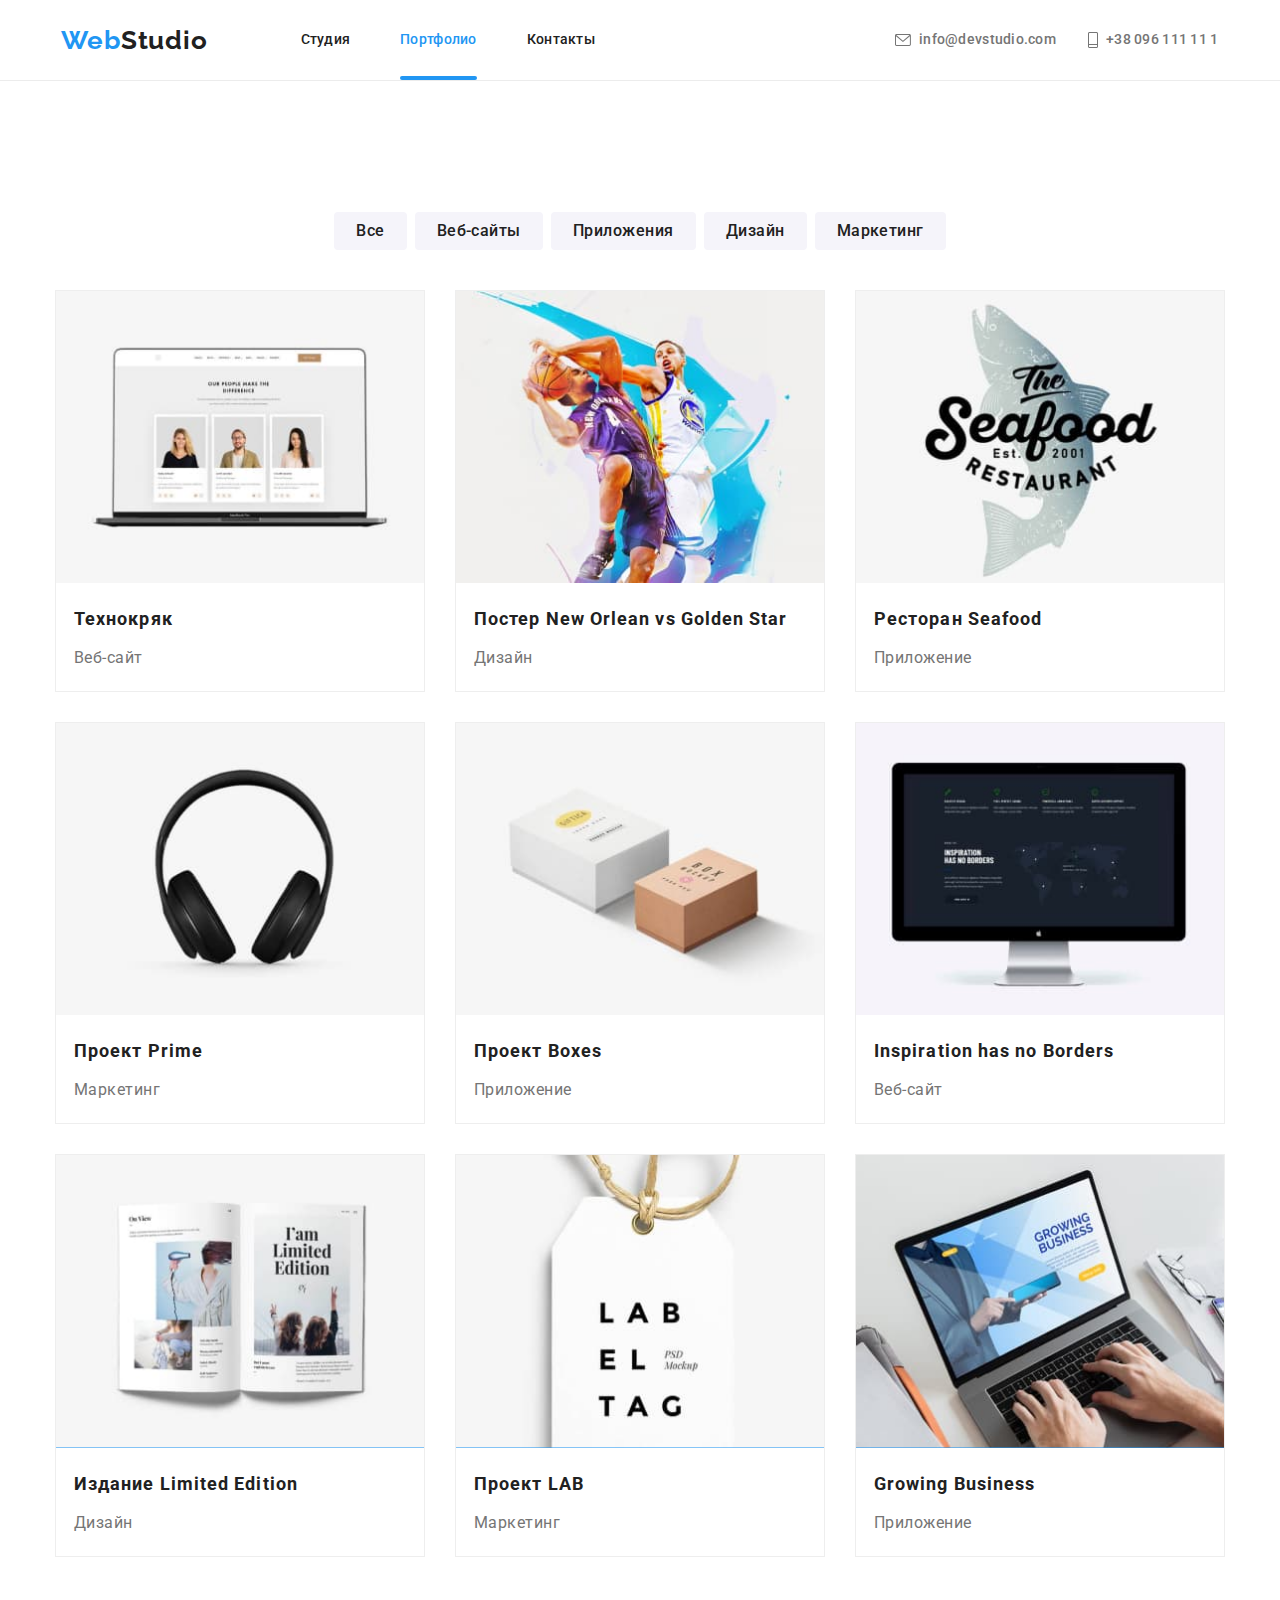
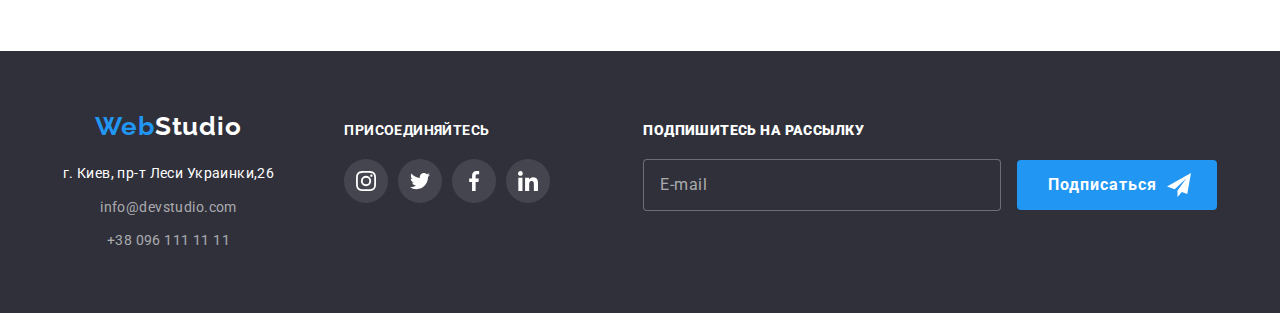
==== commit 517d37e9: "add images for adaptive" ====
--- a/portfolio.html
+++ b/portfolio.html
@@ -99,8 +99,11 @@
         
          <li class="portfolio-proects__item">
          <a href="#" class="portfolio-proects__link">
-        <div class="thumb-proects">  
+        <div class="thumb-proects">
+      <picture>
+      <source srcset="">
       <img class="thumb-proects__image" src="./imagesforhomwork/portfolio-1.jpg" alt="Веб-сайт технокряк" width="">
+      </picture>
       <div class="thumb-proects__overlay">
               <p class="thumb-proects__text-overlay">
             Ресурс предлагает комплексные предложения с разным уровнем функционала и сервисов. Все это позволит посетителю получить исчерпывающие сведения о компании или частном лице.
@@ -337,7 +340,7 @@
 </div>
 
    </div>
-</footer>
+</footer>  
 <script src="./js/mobile-menu.js"></script>
 </body>
 </html>--- a/css/main.min.css
+++ b/css/main.min.css
@@ -1 +1 @@
-html{-webkit-box-sizing:border-box;box-sizing:border-box}*,*::before *::after{-webkit-box-sizing:inherit;box-sizing:inherit}:root{--primary-text-color: #757575;--second-text-color: #212121;--accent-text-color: #2196F3;--accent-text-color-white: #FFFFFF;--footer-text-color: #FFFFFF99;--back-round-color: #FFFFFF;--back-round-color-footer-hero: #2F303A;--back-round-color-section: #E5E5E5;--back-round-color-team: #F5F4FA;--color-icon: #AFB1B8;--color-footer-icon-area: rgba(255, 255, 255, 0.1);--color-shadow-proects: rgba(0, 0, 0, 0.16);--cubic-bazer: cubic-bezier(0.4, 0, 0.2, 1);--overlay-color: rgba(33, 150, 243, 0.9)}body{background-color:var(--back-round-color);color:var(--primary-text-color);font-family:Roboto,Oxygen,Ubuntu,Cantarell,"Open Sans","Helvetica Neue",sans-serif;font-weight:400;font-style:normal}.list{padding:0;margin:0;list-style:none}.img{display:block;width:100%;height:auto}.section{padding-top:94px;padding-bottom:94px}@media screen and (max-width: 1200px){.section{padding-top:60px;padding-bottom:60px}}.container{padding-left:15px;padding-right:15px;margin-left:auto;margin-right:auto}@media screen and (min-width: 480px){.container{width:480px}}@media screen and (min-width: 768px){.container{width:768px}}@media screen and (min-width: 1200px){.container{width:1200px}}.page-header{border-bottom-width:1px;border-bottom-style:solid;border-bottom-color:#ececec;position:relative}.logo{color:var(--accent-text-color);font-family:"Raleway",sans-serif;font-style:normal;font-weight:700;font-size:26px;line-height:1.19;letter-spacing:.03em;text-decoration:none}.logo__accent{color:var(--second-text-color)}.main-nav{display:-webkit-box;display:-ms-flexbox;display:flex;-webkit-box-align:center;-ms-flex-align:center;align-items:center;-webkit-box-pack:center;-ms-flex-pack:center;justify-content:center;min-height:60px}@media screen and (max-width: 768px){.main-nav{width:100%;-webkit-box-pack:justify;-ms-flex-pack:justify;justify-content:space-between}}.mobile-button{display:-webkit-inline-box;display:-ms-inline-flexbox;display:inline-flex;background-color:rgba(0,0,0,0);margin:0;padding:0;border:none;cursor:pointer}@media screen and (min-width: 768px){.mobile-button{display:none}}.mobile-button__icon-close{display:none}.mobile-button.is-open .mobile-button__icon-close{display:block}.mobile-button.is-open .mobile-button__icon-open{display:none}.menu-container{background-color:#fff;padding:48px 40px;text-align:center}@media screen and (max-width: 767px){.menu-container{display:none;position:absolute;top:100%;left:0;width:100%;z-index:900}.menu-container.is-open{display:block}}@media screen and (min-width: 768px){.menu-container{display:-webkit-box;display:-ms-flexbox;display:flex;-webkit-box-pack:center;-ms-flex-pack:center;justify-content:center;-webkit-box-align:center;-ms-flex-align:center;align-items:center;padding:0}}@media screen and (min-width: 1200px){.menu-container{gap:300px}}.site-nav{display:-webkit-box;display:-ms-flexbox;display:flex;-webkit-box-orient:vertical;-webkit-box-direction:normal;-ms-flex-direction:column;flex-direction:column;-webkit-box-align:start;-ms-flex-align:start;align-items:flex-start}@media screen and (max-width: 768px){.site-nav{margin-bottom:306px;margin-left:0}}@media screen and (min-width: 768px){.site-nav{-webkit-box-orient:horizontal;-webkit-box-direction:normal;-ms-flex-direction:row;flex-direction:row;gap:50px;margin-left:88px;margin-bottom:0}}@media screen and (min-width: 1200px){.site-nav{margin-left:93px}}.site-nav__link{position:relative;display:block;padding-top:16px;padding-bottom:16px;font-size:40px;line-height:1.17;color:var(--second-text-color);letter-spacing:.02em;text-decoration:none;-webkit-transition:color 250ms var(--cubic-bazer);transition:color 250ms var(--cubic-bazer)}@media screen and (min-width: 768px){.site-nav__link{padding-top:32px;padding-bottom:32px;font-weight:500;font-size:14px;line-height:1.14}}.site-nav__link:hover,.site-nav__link:focus{color:var(--accent-text-color);-webkit-transition:color 250ms var(--cubic-bazer);transition:color 250ms var(--cubic-bazer)}.site-nav__link::after{content:" ";position:absolute;width:100%;height:4px;border-radius:3px;left:0;bottom:0;background-color:var(--accent-text-color);opacity:0;-webkit-transition:opacity 250ms var(--cubic-bazer);transition:opacity 250ms var(--cubic-bazer)}@media screen and (max-width: 767px){.site-nav__link::after{display:none}}.site-nav__link:hover::after{opacity:1}.site-nav__link--current::after{opacity:1}.site-nav__link--current{color:var(--accent-text-color)}.contacts{display:-webkit-box;display:-ms-flexbox;display:flex;-webkit-box-orient:vertical;-webkit-box-direction:reverse;-ms-flex-direction:column-reverse;flex-direction:column-reverse}@media screen and (max-width: 768px){.contacts{margin-bottom:64px}}@media screen and (min-width: 768px){.contacts{-webkit-box-orient:vertical;-webkit-box-direction:normal;-ms-flex-direction:column;flex-direction:column;-webkit-box-pack:center;-ms-flex-pack:center;justify-content:center;margin-bottom:0}}@media screen and (min-width: 1200px){.contacts{display:-webkit-box;display:-ms-flexbox;display:flex;-webkit-box-orient:horizontal;-webkit-box-direction:normal;-ms-flex-direction:row;flex-direction:row;-webkit-box-align:center;-ms-flex-align:center;align-items:center}}@media screen and (min-width: 768px)and (max-width: 1199px){.contacts__item{margin-left:90px}}@media screen and (min-width: 1200px){.contacts__item:first-child{margin-right:32px}}.contacts__link{display:-webkit-box;display:-ms-flexbox;display:flex;-webkit-box-align:center;-ms-flex-align:center;align-items:center;padding-top:16px;padding-bottom:16px;color:var(--primary-text-color);font-weight:500;font-size:14px;line-height:1.14;letter-spacing:.02em;text-decoration:none;-webkit-transition:color 250ms var(--cubic-bazer);transition:color 250ms var(--cubic-bazer)}@media screen and (max-width: 768px){.contacts__link{font-size:34px;line-height:1.17}}@media screen and (min-width: 768px)and (max-width: 1200px){.contacts__link{padding:5px 0px;font-size:12px;line-height:1.14}}@media screen and (min-width: 1200px){.contacts__link{padding-top:32px;padding-bottom:32px}}.contacts__link:hover,.contacts__link:focus{color:var(--accent-text-color)}.contacts__icon{fill:currentColor;margin-right:10px;display:none}.contacts__icon:hover{fill:currentColor}@media screen and (min-width: 768px){.contacts__icon{display:block}}@media screen and (min-width: 768px){.contacts__icon{margin-right:8px}}.modile-list{display:-webkit-box;display:-ms-flexbox;display:flex}@media screen and (min-width: 768px){.modile-list{display:none}}.modile-list__item{border-right:1px solid rgba(33,33,33,.2);margin-right:10px}.modile-list__link{padding-right:10px;text-decoration:none;color:var(--accent-text-color);font-size:24px}.hero{max-width:1600px;margin-left:auto;margin-right:auto;background-image:-webkit-gradient(linear, left top, right top, from(rgba(47, 48, 58, 0.4)), to(rgba(47, 48, 58, 0.4))),url("../imagesforhomwork/herobaner.jpg");background-image:linear-gradient(to right, rgba(47, 48, 58, 0.4), rgba(47, 48, 58, 0.4)),url("../imagesforhomwork/herobaner.jpg");background-size:cover;background-repeat:no-repeat;background-position:center;background-color:var(--back-round-color-footer-hero);padding-top:118px;padding-bottom:118px;text-align:center}@media screen and (max-width: 576px){.hero{background-image:-webkit-gradient(linear, left top, right top, from(rgba(47, 48, 58, 0.4)), to(rgba(47, 48, 58, 0.4))),url("/imagesforhomwork/mobile-img1x.jpg");background-image:linear-gradient(to right, rgba(47, 48, 58, 0.4), rgba(47, 48, 58, 0.4)),url("/imagesforhomwork/mobile-img1x.jpg")}}@media not all,screen and (max-width: 576px)and (-webkit-min-device-pixel-ratio: 2),screen and (max-width: 576px)and (min-resolution: 192dpi),screen and (max-width: 576px)and (min-resolution: 2dppx){.hero{background-image:-webkit-gradient(linear, left top, right top, from(rgba(47, 48, 58, 0.4)), to(rgba(47, 48, 58, 0.4))),url("/imagesforhomwork/mobile-img@2x.jpg");background-image:linear-gradient(to right, rgba(47, 48, 58, 0.4), rgba(47, 48, 58, 0.4)),url("/imagesforhomwork/mobile-img@2x.jpg")}}@media screen and (min-width: 576px){.hero{background-image:-webkit-gradient(linear, left top, right top, from(rgba(47, 48, 58, 0.4)), to(rgba(47, 48, 58, 0.4))),url("/imagesforhomwork/tablet-img1x.jpg");background-image:linear-gradient(to right, rgba(47, 48, 58, 0.4), rgba(47, 48, 58, 0.4)),url("/imagesforhomwork/tablet-img1x.jpg")}}@media not all,screen and (min-width: 576px)and (-webkit-min-device-pixel-ratio: 2),screen and (min-width: 576px)and (min-resolution: 192dpi),screen and (min-width: 576px)and (min-resolution: 2dppx){.hero{background-image:-webkit-gradient(linear, left top, right top, from(rgba(47, 48, 58, 0.4)), to(rgba(47, 48, 58, 0.4))),url("/imagesforhomwork/tablet-img@2x.jpg");background-image:linear-gradient(to right, rgba(47, 48, 58, 0.4), rgba(47, 48, 58, 0.4)),url("/imagesforhomwork/tablet-img@2x.jpg")}}@media screen and (min-width: 1200px){.hero{padding-top:200px;padding-bottom:200px;background-image:-webkit-gradient(linear, left top, right top, from(rgba(47, 48, 58, 0.4)), to(rgba(47, 48, 58, 0.4))),url("/imagesforhomwork/dekstop-img1x.jpg");background-image:linear-gradient(to right, rgba(47, 48, 58, 0.4), rgba(47, 48, 58, 0.4)),url("/imagesforhomwork/dekstop-img1x.jpg")}}@media not all,screen and (min-width: 1200px)and (-webkit-min-device-pixel-ratio: 2),screen and (min-width: 1200px)and (min-resolution: 192dpi),screen and (min-width: 1200px)and (min-resolution: 2dppx){.hero{background-image:-webkit-gradient(linear, left top, right top, from(rgba(47, 48, 58, 0.4)), to(rgba(47, 48, 58, 0.4))),url("/imagesforhomwork/dekstop-img@2x.jpg");background-image:linear-gradient(to right, rgba(47, 48, 58, 0.4), rgba(47, 48, 58, 0.4)),url("/imagesforhomwork/dekstop-img@2x.jpg")}}.hero__title{margin-top:0;margin-bottom:40px;color:var(--accent-text-color-white);font-weight:900;font-size:44px;line-height:1.36;text-align:center;letter-spacing:.06em;text-transform:uppercase}@media screen and (max-width: 1199px){.hero__title{font-size:26px;line-height:1.61}}.button-primary{letter-spacing:.06em;cursor:pointer;-webkit-box-shadow:0px 4px 4px rgba(0,0,0,.15);box-shadow:0px 4px 4px rgba(0,0,0,.15);border-radius:4px;border:none;padding-top:10px;padding-bottom:10px;padding-left:32px;padding-right:32px;background-color:var(--accent-text-color);color:var(--accent-text-color-white);font-family:inherit;font-weight:700;font-size:16px;line-height:1.87}.portfolio__title{text-align:center;margin-top:0;margin-bottom:0;visibility:hidden}.portfolio-list-btn{margin-bottom:40px;display:-webkit-box;display:-ms-flexbox;display:flex;-ms-flex-wrap:wrap;flex-wrap:wrap;gap:8px}@media screen and (min-width: 768px){.portfolio-list-btn{-webkit-box-pack:center;-ms-flex-pack:center;justify-content:center}}.portfolio-list-btn__item{border-radius:4px;-webkit-transition:-webkit-box-shadow 250ms var(--cubic-bazer);transition:-webkit-box-shadow 250ms var(--cubic-bazer);transition:box-shadow 250ms var(--cubic-bazer);transition:box-shadow 250ms var(--cubic-bazer), -webkit-box-shadow 250ms var(--cubic-bazer)}.portfolio-list-btn__item:hover,.portfolio-list-btn__item:focus{-webkit-transition:-webkit-box-shadow 250ms var(--cubic-bazer);transition:-webkit-box-shadow 250ms var(--cubic-bazer);transition:box-shadow 250ms var(--cubic-bazer);transition:box-shadow 250ms var(--cubic-bazer), -webkit-box-shadow 250ms var(--cubic-bazer);-webkit-box-shadow:0 2px 2px 0 rgba(0,0,0,.12),0 1px 2px 0 rgba(0,0,0,.08),0 3px 1px 0 rgba(0,0,0,.1);box-shadow:0 2px 2px 0 rgba(0,0,0,.12),0 1px 2px 0 rgba(0,0,0,.08),0 3px 1px 0 rgba(0,0,0,.1)}.button-secondary{padding:6px 22px;border-radius:4px;border:none;background-color:var(--back-round-color-team);color:var(--second-text-color);font-family:"Roboto";font-style:normal;font-weight:500;font-size:16px;line-height:1.62;text-align:center;letter-spacing:.03em;-webkit-transition:color 250ms var(--cubic-bazer),background-color 250ms var(--cubic-bazer);transition:color 250ms var(--cubic-bazer),background-color 250ms var(--cubic-bazer);cursor:pointer}.button-secondary:hover,.button-secondary:focus{-webkit-transition:color 250ms var(--cubic-bazer),background-color 250ms var(--cubic-bazer);transition:color 250ms var(--cubic-bazer),background-color 250ms var(--cubic-bazer);background-color:var(--accent-text-color);color:var(--accent-text-color-white)}.portfolio-proects{display:-webkit-box;display:-ms-flexbox;display:flex;-ms-flex-wrap:wrap;flex-wrap:wrap;gap:30px}@media screen and (min-width: 1200px){.portfolio-proects{-webkit-box-pack:center;-ms-flex-pack:center;justify-content:center}}.portfolio-proects__item{width:450px;border:1px solid #eee;-webkit-transition:-webkit-box-shadow 250ms var(--cubic-bazer);transition:-webkit-box-shadow 250ms var(--cubic-bazer);transition:box-shadow 250ms var(--cubic-bazer);transition:box-shadow 250ms var(--cubic-bazer), -webkit-box-shadow 250ms var(--cubic-bazer)}@media screen and (min-width: 768px){.portfolio-proects__item{width:354px}}@media screen and (min-width: 1200px){.portfolio-proects__item{width:370px}}.portfolio-proects__item:hover,.portfolio-proects__item:focus{-webkit-box-shadow:1px 4px 6px 0 var(--color-shadow-proects),0 4px 4px 0 rgba(0,0,0,.06),0 1px 1px 0 rgba(0,0,0,.12);box-shadow:1px 4px 6px 0 var(--color-shadow-proects),0 4px 4px 0 rgba(0,0,0,.06),0 1px 1px 0 rgba(0,0,0,.12);-webkit-transition:-webkit-box-shadow 250ms var(--cubic-bazer);transition:-webkit-box-shadow 250ms var(--cubic-bazer);transition:box-shadow 250ms var(--cubic-bazer);transition:box-shadow 250ms var(--cubic-bazer), -webkit-box-shadow 250ms var(--cubic-bazer)}.portfolio-proects__link{margin:0;padding:0;text-decoration:none}.portfolio-proects__description{padding:20px 20px}@media screen and (min-width: 768px){.portfolio-proects__description{padding:18px 18px}}.portfolio-proects__title{margin-top:0px;margin-bottom:6px;color:var(--second-text-color);font-family:"Roboto";font-style:normal;font-weight:700;font-size:18px;line-height:2;letter-spacing:.06em}.portfolio-proects__text{margin-top:0;margin-bottom:0;color:var(--primary-text-color);font-family:"Roboto";font-style:normal;font-weight:400;font-size:16px;line-height:1.87;letter-spacing:.03em}.thumb-proects{position:relative;overflow:hidden}.thumb-proects__overlay{position:absolute;top:0;left:0;width:100%;height:100%;background-color:var(--overlay-color);-webkit-transform:translateY(100%);transform:translateY(100%);-webkit-transition:-webkit-transform 250ms var(--cubic-bazer);transition:-webkit-transform 250ms var(--cubic-bazer);transition:transform 250ms var(--cubic-bazer);transition:transform 250ms var(--cubic-bazer), -webkit-transform 250ms var(--cubic-bazer);padding:63px 24px}.thumb-proects__text-overlay{padding:0;margin:0;font-family:Roboto;font-weight:400;font-size:18px;line-height:1.55;letter-spacing:3%;color:var(--accent-text-color-white)}.portfolio-proects__item:hover .thumb-proects__overlay,.portfolio-proects__item:focus .thumb-proects__overlay{-webkit-transform:translateY(0);transform:translateY(0)}.features__title{margin-top:0;margin-bottom:0;text-align:center;color:var(--second-text-color);font-weight:700;font-size:14px;line-height:1.1;letter-spacing:.03em;text-transform:uppercase;visibility:hidden}@media screen and (min-width: 768px){.features-list{display:-webkit-box;display:-ms-flexbox;display:flex;-ms-flex-wrap:wrap;flex-wrap:wrap;margin:-15px}}@media screen and (max-width: 767px){.features-list__item:not(:last-child){margin-bottom:30px}}@media screen and (min-width: 768px){.features-list__item{width:calc((100% - 60px)/2);margin:15px}}@media screen and (min-width: 1200px){.features-list__item{width:calc((100% - 120px)/4);margin:15px}}.features-list__title{margin-top:0;margin-bottom:10px;color:var(--second-text-color);font-weight:700;font-size:14px;line-height:1.14;letter-spacing:.03em;text-transform:uppercase}.features-list__text{margin-top:0;margin-bottom:0;color:var(--primary-text-color);font-weight:400;font-size:14px;line-height:1.71;letter-spacing:.03em}.features-list__icon{height:120px;display:-webkit-box;display:-ms-flexbox;display:flex;-webkit-box-pack:center;-ms-flex-pack:center;justify-content:center;-webkit-box-align:center;-ms-flex-align:center;align-items:center;background-color:var(--back-round-color-team);margin-bottom:30px;border-radius:4px}.work{padding-top:0;padding-bottom:94px}.work__title{margin-top:0;margin-bottom:50px;color:var(--second-text-color);font-weight:700;font-size:36px;line-height:1.16;text-align:center;letter-spacing:.03em}@media screen and (max-width: 1200px){.work{display:none}}@media screen and (min-width: 1200px){.work{display:block}}.job-list{display:-webkit-box;display:-ms-flexbox;display:flex;-ms-flex-wrap:wrap;flex-wrap:wrap}.job-list__item{position:relative;overflow:hidden}.job-list__item:not(:last-child):not(:last-child){margin-right:30px}.job-list__image{display:block}.job-list__text{display:-webkit-box;display:-ms-flexbox;display:flex;-webkit-box-pack:center;-ms-flex-pack:center;justify-content:center;-webkit-box-align:center;-ms-flex-align:center;align-items:center;position:absolute;width:100%;height:70px;color:var(--accent-text-color-white);background-color:rgba(47,48,58,.8);left:0;bottom:0;margin:0;font-family:"Roboto";font-style:normal;font-weight:700;font-size:14px;line-height:1.14;letter-spacing:.03em;text-transform:uppercase}.team{background-color:var(--back-round-color-team)}.team__title{margin-top:0;margin-bottom:50px;color:var(--second-text-color);font-weight:700;font-size:36px;line-height:1.16;text-align:center;letter-spacing:.03em}.team-members{-webkit-box-pack:center;-ms-flex-pack:center;justify-content:center;text-align:center}@media screen and (min-width: 768px){.team-members{display:-webkit-box;display:-ms-flexbox;display:flex;-ms-flex-wrap:wrap;flex-wrap:wrap;margin:-15px}}.team-members__card{background-color:var(--back-round-color);-webkit-box-shadow:0px 1px 3px rgba(0,0,0,.12),0px 1px 1px rgba(0,0,0,.14),0px 2px 1px rgba(0,0,0,.2);box-shadow:0px 1px 3px rgba(0,0,0,.12),0px 1px 1px rgba(0,0,0,.14),0px 2px 1px rgba(0,0,0,.2);border-radius:0px 0px 4px 4px}@media screen and (max-width: 767px){.team-members__card:not(:last-child){margin-bottom:30px}}@media screen and (min-width: 768px){.team-members__card{width:calc((100% - 60px)/2);margin:15px}}@media screen and (min-width: 1200px){.team-members__card{width:calc((100% - 120px)/4);margin:15px}}.team-members__thumb{width:100%;margin-bottom:30px}.team-members__title{margin-top:0;margin-bottom:10px;color:var(--second-text-color);font-weight:500;font-size:16px;line-height:1.18;letter-spacing:.03em}.team-members__text{margin-top:0;margin-bottom:0;color:var(--primary-text-color);font-weight:400;font-size:16px;line-height:1.18;letter-spacing:.03em;margin-bottom:16px}.social-net{display:-webkit-box;display:-ms-flexbox;display:flex;list-style:none;padding-bottom:30px;-webkit-box-pack:center;-ms-flex-pack:center;justify-content:center}.social-net__link{display:-webkit-box;display:-ms-flexbox;display:flex;-webkit-box-pack:center;-ms-flex-pack:center;justify-content:center;-webkit-box-align:center;-ms-flex-align:center;align-items:center;width:44px;height:44px;border-radius:50% 50%;color:var(--color-icon);-webkit-transition:color 250ms var(--cubic-bazer),background-color 250ms var(--cubic-bazer);transition:color 250ms var(--cubic-bazer),background-color 250ms var(--cubic-bazer)}.social-net__link:hover,.social-net__link:focus{-webkit-transition:color 250ms var(--cubic-bazer),background-color 250ms var(--cubic-bazer);transition:color 250ms var(--cubic-bazer),background-color 250ms var(--cubic-bazer);color:var(--accent-text-color-white);background-color:var(--accent-text-color)}.social-net__icon{fill:currentColor}.clients__title{margin-top:0;margin-bottom:50px;color:var(--second-text-color);font-weight:700;font-size:36px;line-height:1.16;text-align:center;letter-spacing:.03em}@media screen and (max-width: 1199px){.clients__title{margin-bottom:30px;font-size:28px}}.constant-clients{display:-webkit-box;display:-ms-flexbox;display:flex;list-style:none;-webkit-box-pack:center;-ms-flex-pack:center;justify-content:center;margin:-15px}@media screen and (max-width: 1199px){.constant-clients{-ms-flex-wrap:wrap;flex-wrap:wrap}}.constant-clients__item{margin:15px}@media screen and (max-width: 767px){.constant-clients__item{width:calc((100% - 60px)/2)}}@media screen and (min-width: 768px)and (max-width: 1199px){.constant-clients__item{width:calc((100% - 90px)/3)}}@media screen and (min-width: 1200px){.constant-clients__item{width:calc(100% - 30px)}}.constant-clients__link{display:-webkit-box;display:-ms-flexbox;display:flex;-webkit-box-pack:center;-ms-flex-pack:center;justify-content:center;-webkit-box-align:center;-ms-flex-align:center;align-items:center;width:100%;height:92px;border:1px solid var(--color-icon);border-radius:4px;color:var(--color-icon);-webkit-transition:color 250ms var(--cubic-bazer),border-color 250ms var(--cubic-bazer);transition:color 250ms var(--cubic-bazer),border-color 250ms var(--cubic-bazer)}.constant-clients__link:hover,.constant-clients__link:focus{-webkit-transition:color 250ms var(--cubic-bazer),border-color 250ms var(--cubic-bazer);transition:color 250ms var(--cubic-bazer),border-color 250ms var(--cubic-bazer);color:var(--accent-text-color);border-color:var(--accent-text-color)}.constant-clients__icon:nth-child(-n+6){fill:currentColor}.footer{padding-top:60px;padding-bottom:60px;background-color:var(--back-round-color-footer-hero)}@media screen and (max-width: 1199px){.footer__navigation{display:-webkit-box;display:-ms-flexbox;display:flex;-ms-flex-wrap:wrap;flex-wrap:wrap;-webkit-box-pack:center;-ms-flex-pack:center;justify-content:center;-webkit-box-align:baseline;-ms-flex-align:baseline;align-items:baseline;-webkit-column-gap:165px;-moz-column-gap:165px;column-gap:165px}}@media screen and (min-width: 1200px){.footer__navigation{display:-webkit-box;display:-ms-flexbox;display:flex;-ms-flex-wrap:nowrap;flex-wrap:nowrap;-webkit-box-align:baseline;-ms-flex-align:baseline;align-items:baseline;-webkit-box-pack:center;-ms-flex-pack:center;justify-content:center}}.logo__footer-accent{margin-top:0;margin-bottom:0;color:var(--accent-text-color-white)}.footer-main{text-align:center}@media screen and (max-width: 1199px){.footer-main{margin-bottom:60px}}.footer-main__text{margin-top:20px;margin-bottom:10px;color:var(--accent-text-color-white);font-weight:400;font-size:14px;line-height:1.71;letter-spacing:.03em}.address-list__item:not(:last-child){margin-bottom:10px}.address-list__link{color:var(--footer-text-color);font-style:normal;font-weight:400;font-size:14px;line-height:1.71;letter-spacing:.03em;text-decoration:none;-webkit-transition:color 250ms var(--cubic-bazer);transition:color 250ms var(--cubic-bazer)}.address-list__link:hover,.address-list__link:focus{-webkit-transition:color 250ms var(--cubic-bazer);transition:color 250ms var(--cubic-bazer);color:var(--accent-text-color)}.footer-join{display:-webkit-box;display:-ms-flexbox;display:flex;-webkit-box-orient:vertical;-webkit-box-direction:normal;-ms-flex-direction:column;flex-direction:column;-webkit-box-align:center;-ms-flex-align:center;align-items:center;margin-bottom:60px}@media screen and (min-width: 768px){.footer-join{margin-bottom:0}}@media screen and (min-width: 1200px){.footer-join{margin-left:70px;-webkit-box-align:start;-ms-flex-align:start;align-items:flex-start}}.footer-join__title{font-family:Roboto;font-weight:700;font-style:normal;font-size:14px;color:var(--accent-text-color-white);text-transform:uppercase;line-height:1.14;letter-spacing:.03em;margin-top:0}.social-net{display:-webkit-box;display:-ms-flexbox;display:flex}.social-net__footer{list-style:none;margin-top:20px;padding:0}.social-net__item:not(:last-child){margin-right:10px}.social-net__link--footer{color:var(--accent-text-color-white);background-color:var(--color-footer-icon-area)}.social-net__icon--footer{fill:currentColor}@media screen and (max-width: 1199px){.footer-form{text-align:center}}@media screen and (min-width: 1200px){.footer-form{-webkit-box-align:end;-ms-flex-align:end;align-items:flex-end;margin-left:93px}}.footer-form__text{margin-top:0;margin-bottom:20px;font-size:14px;font-weight:900;line-height:1.14;letter-spacing:.03em;color:var(--accent-text-color-white);text-transform:uppercase}.footer-form__input{border:1px solid rgba(255,255,255,.3);border-radius:4px;background-color:var(--back-round-color-footer-hero);padding:16px 16px;-webkit-transition:border-color 250ms var(--cubic-bazer);transition:border-color 250ms var(--cubic-bazer);color:var(--accent-text-color-white)}@media screen and (min-width: 480px){.footer-form__input{width:450px}}@media screen and (min-width: 1200px){.footer-form__input{width:358px}}.footer-form__input::-webkit-input-placeholder{font-weight:400;font-size:16px;line-height:1.25;letter-spacing:.03em;color:rgba(255,255,255,.6)}.footer-form__input::-moz-placeholder{font-weight:400;font-size:16px;line-height:1.25;letter-spacing:.03em;color:rgba(255,255,255,.6)}.footer-form__input:-ms-input-placeholder{font-weight:400;font-size:16px;line-height:1.25;letter-spacing:.03em;color:rgba(255,255,255,.6)}.footer-form__input::-ms-input-placeholder{font-weight:400;font-size:16px;line-height:1.25;letter-spacing:.03em;color:rgba(255,255,255,.6)}.footer-form__input::placeholder{font-weight:400;font-size:16px;line-height:1.25;letter-spacing:.03em;color:rgba(255,255,255,.6)}.footer-form__input:hover,.footer-form__input:focus{border-color:var(--accent-text-color);outline:none}@media screen and (max-width: 1199px){.form-two{display:-webkit-box;display:-ms-flexbox;display:flex;-webkit-box-orient:vertical;-webkit-box-direction:normal;-ms-flex-direction:column;flex-direction:column;-webkit-box-align:center;-ms-flex-align:center;align-items:center}}.button-footer{position:relative;height:50px;width:200px;color:var(--accent-text-color-white);background-color:var(--accent-text-color);font-family:inherit;font-weight:700;font-size:16px;border-radius:4px;border:0;margin-top:20px;padding-top:10px;padding-bottom:10px;padding-left:30px;padding-right:60px;line-height:1.87;letter-spacing:.06em;cursor:pointer}@media screen and (min-width: 1200px){.button-footer{margin-top:0;margin-left:12px}}.button-footer__icon{margin-left:10px;top:50%;left:70%;-webkit-transform:translateY(-50%);transform:translateY(-50%);position:absolute}.backdrop{position:fixed;width:100%;height:100%;left:0;top:0;background:rgba(0,0,0,.2);opacity:1;-webkit-transition:opacity 250ms var(--cubic-bazer);transition:opacity 250ms var(--cubic-bazer);overflow-y:scroll}.backdrop.is-hidden{opacity:0;pointer-events:none}.backdrop.is-hidden .modal{-webkit-transform:scale(1.1) translate(-50%, -50%);transform:scale(1.1) translate(-50%, -50%)}.modal{position:absolute;top:50%;left:50%;-webkit-transform:scale(1) translate(-50%, -50%);transform:scale(1) translate(-50%, -50%)}.modal{-webkit-transition:-webkit-transform 250ms var(--cubic-bazer);transition:-webkit-transform 250ms var(--cubic-bazer);transition:transform 250ms var(--cubic-bazer);transition:transform 250ms var(--cubic-bazer), -webkit-transform 250ms var(--cubic-bazer);background-color:var(--back-round-color);-webkit-box-shadow:0px 1px 3px rgba(0,0,0,.12),0px 1px 1px rgba(0,0,0,.14),0px 2px 1px rgba(0,0,0,.2);box-shadow:0px 1px 3px rgba(0,0,0,.12),0px 1px 1px rgba(0,0,0,.14),0px 2px 1px rgba(0,0,0,.2);border-radius:4px}@media screen and (min-width: 480px)and (max-width: 1199px){.modal{width:450px}}@media screen and (min-width: 1200px){.modal{min-width:528px;min-height:581px}}.modal__button-close{position:absolute;display:-webkit-box;display:-ms-flexbox;display:flex;-webkit-box-pack:center;-ms-flex-pack:center;justify-content:center;-webkit-box-align:center;-ms-flex-align:center;align-items:center;width:30px;height:30px;top:8px;right:8px;background-color:var(--back-round-color);border:1px solid rgba(0,0,0,.1);border-radius:50%;margin:0;padding:0;cursor:pointer;color:#212121;-webkit-transition:color 250ms var(--cubic-bazer);transition:color 250ms var(--cubic-bazer)}.modal__button-close:hover{color:var(--accent-text-color);-webkit-transition:color 250ms var(--cubic-bazer);transition:color 250ms var(--cubic-bazer)}.modal__close-icon{fill:currentColor}.modal-inner{padding:40px 40px}.modal-inner__title{margin-top:0;margin-bottom:12px;font-family:Roboto;font-weight:700;font-size:20px;line-height:1.15;color:var(--second-text-color);text-align:center;letter-spacing:.03rem}.form-field{display:-webkit-box;display:-ms-flexbox;display:flex;-webkit-box-orient:vertical;-webkit-box-direction:normal;-ms-flex-direction:column;flex-direction:column;margin-bottom:10px}.form-field:nth-child(4){margin-bottom:0}.form-field__label{font-size:12px;line-height:1.16;font-weight:400;margin-bottom:4px;color:var(--primary-text-color)}.form-field__input{width:100%;height:40px;border:1px solid rgba(33,33,33,.2);border-radius:4px;padding-left:2rem;padding-top:.875rem;padding-bottom:.875rem;padding-right:.875rem;-webkit-transition:border 250ms var(--cubic-bazer);transition:border 250ms var(--cubic-bazer)}.form-field__inner{position:relative}.form-field__icon{position:absolute;top:50%;left:1rem;-webkit-transform:translateY(-50%);transform:translateY(-50%);fill:var(--second-text-color);-webkit-transition:fill 250ms var(--cubic-bazer);transition:fill 250ms var(--cubic-bazer)}.form-field__input:focus,.form-field__input:hover,.form-field__input:hover+.form-field__icon,.form-field__input:focus+.form-field__icon{fill:#2196f3;border-color:#2196f3;outline:none}.form-field__textarea{width:100%;height:120px;padding:.875rem .875rem;border:1px solid rgba(33,33,33,.2);border-radius:4px;resize:none;-webkit-transition:border 259ms var(--cubic-bazer);transition:border 259ms var(--cubic-bazer)}.form-field__textarea:focus,.form-field__textarea:hover{border-color:#2196f3;outline:none}.form-field__textarea::-webkit-input-placeholder{font-weight:400;font-size:14px;line-height:1.14;color:rgba(117,117,117,.5);letter-spacing:.01rem}.form-field__textarea::-moz-placeholder{font-weight:400;font-size:14px;line-height:1.14;color:rgba(117,117,117,.5);letter-spacing:.01rem}.form-field__textarea:-ms-input-placeholder{font-weight:400;font-size:14px;line-height:1.14;color:rgba(117,117,117,.5);letter-spacing:.01rem}.form-field__textarea::-ms-input-placeholder{font-weight:400;font-size:14px;line-height:1.14;color:rgba(117,117,117,.5);letter-spacing:.01rem}.form-field__textarea::placeholder{font-weight:400;font-size:14px;line-height:1.14;color:rgba(117,117,117,.5);letter-spacing:.01rem}.check-box__label{position:relative;display:-webkit-box;display:-ms-flexbox;display:flex;-webkit-box-align:center;-ms-flex-align:center;align-items:center;color:var(--primary-text-color);font-size:14px;line-height:1.71;letter-spacing:.06em;padding-left:20px;margin-top:20px;margin-bottom:30px}.check-box__link{text-decoration:underline;color:var(--accent-text-color)}.check-box__input{position:absolute;width:1px;height:1px;margin:-1px;border:0;padding:0;clip:rect(0 0 0 0);overflow:hidden}.check-box__icon{opacity:0;-webkit-transition:opacity 250ms var(--cubic-bazer);transition:opacity 250ms var(--cubic-bazer);width:16px;height:16px;border-radius:2px;background-color:#fff;-webkit-transition:background-color 250ms var(--cubic-bazer);transition:background-color 250ms var(--cubic-bazer);border:2px solid var(--second-text-color);-webkit-transition:border 250ms var(--cubic-bazer);transition:border 250ms var(--cubic-bazer);position:absolute;top:50%;left:0;-webkit-transform:translateY(-50%);transform:translateY(-50%)}.check-box__input:checked+.check-box__icon{opacity:1;-webkit-transition:opacity 250ms var(--cubic-bazer);transition:opacity 250ms var(--cubic-bazer);background-color:#2196f3;-webkit-transition:background-color 250ms var(--cubic-bazer);transition:background-color 250ms var(--cubic-bazer);border-color:#2196f3;-webkit-transition:border 250ms var(--cubic-bazer);transition:border 250ms var(--cubic-bazer)}.check-box__icon1{position:absolute;top:50%;left:0;-webkit-transform:translateY(-50%);transform:translateY(-50%);opacity:1;-webkit-transition:opacity 250ms var(--cubic-bazer);transition:opacity 250ms var(--cubic-bazer)}.check-box__input:checked~.check-box__icon1{opacity:0;-webkit-transition:opacity 250ms var(--cubic-bazer);transition:opacity 250ms var(--cubic-bazer)}.send-button{display:block;margin-left:auto;margin-right:auto;height:50px;width:200px;color:var(--accent-text-color-white);background-color:var(--accent-text-color);font-family:inherit;font-weight:700;font-size:16px;-webkit-box-shadow:0px 4px 4px 0px rgba(0,0,0,.15);box-shadow:0px 4px 4px 0px rgba(0,0,0,.15);border-radius:4px;border:0;padding-top:10px;padding-bottom:10px;padding-left:55px;padding-right:55px;line-height:1.87;letter-spacing:.06em;cursor:pointer}/*# sourceMappingURL=main.min.css.map */+html{-webkit-box-sizing:border-box;box-sizing:border-box}*,*::before *::after{-webkit-box-sizing:inherit;box-sizing:inherit}:root{--primary-text-color: #757575;--second-text-color: #212121;--accent-text-color: #2196F3;--accent-text-color-white: #FFFFFF;--footer-text-color: #FFFFFF99;--back-round-color: #FFFFFF;--back-round-color-footer-hero: #2F303A;--back-round-color-section: #E5E5E5;--back-round-color-team: #F5F4FA;--color-icon: #AFB1B8;--color-footer-icon-area: rgba(255, 255, 255, 0.1);--color-shadow-proects: rgba(0, 0, 0, 0.16);--cubic-bazer: cubic-bezier(0.4, 0, 0.2, 1);--overlay-color: rgba(33, 150, 243, 0.9)}body{background-color:var(--back-round-color);color:var(--primary-text-color);font-family:Roboto,Oxygen,Ubuntu,Cantarell,"Open Sans","Helvetica Neue",sans-serif;font-weight:400;font-style:normal}.list{padding:0;margin:0;list-style:none}img{display:block;width:100%;height:auto}.section{padding-top:94px;padding-bottom:94px}@media screen and (max-width: 1200px){.section{padding-top:60px;padding-bottom:60px}}.container{padding-left:15px;padding-right:15px;margin-left:auto;margin-right:auto}@media screen and (min-width: 480px){.container{width:480px}}@media screen and (min-width: 768px){.container{width:768px}}@media screen and (min-width: 1200px){.container{width:1200px}}.page-header{border-bottom-width:1px;border-bottom-style:solid;border-bottom-color:#ececec;position:relative}.logo{color:var(--accent-text-color);font-family:"Raleway",sans-serif;font-style:normal;font-weight:700;font-size:26px;line-height:1.19;letter-spacing:.03em;text-decoration:none}.logo__accent{color:var(--second-text-color)}.main-nav{display:-webkit-box;display:-ms-flexbox;display:flex;-webkit-box-align:center;-ms-flex-align:center;align-items:center;-webkit-box-pack:center;-ms-flex-pack:center;justify-content:center;min-height:60px}@media screen and (max-width: 768px){.main-nav{width:100%;-webkit-box-pack:justify;-ms-flex-pack:justify;justify-content:space-between}}.mobile-button{display:-webkit-inline-box;display:-ms-inline-flexbox;display:inline-flex;background-color:rgba(0,0,0,0);margin:0;padding:0;border:none;cursor:pointer}@media screen and (min-width: 768px){.mobile-button{display:none}}.mobile-button__icon-close{display:none}.mobile-button.is-open .mobile-button__icon-close{display:block}.mobile-button.is-open .mobile-button__icon-open{display:none}.menu-container{background-color:#fff;padding:48px 40px;text-align:center}@media screen and (max-width: 767px){.menu-container{display:none;position:absolute;top:100%;left:0;width:100%;z-index:900}.menu-container.is-open{display:block}}@media screen and (min-width: 768px){.menu-container{display:-webkit-box;display:-ms-flexbox;display:flex;-webkit-box-pack:center;-ms-flex-pack:center;justify-content:center;-webkit-box-align:center;-ms-flex-align:center;align-items:center;padding:0}}@media screen and (min-width: 1200px){.menu-container{gap:300px}}.site-nav{display:-webkit-box;display:-ms-flexbox;display:flex;-webkit-box-orient:vertical;-webkit-box-direction:normal;-ms-flex-direction:column;flex-direction:column;-webkit-box-align:start;-ms-flex-align:start;align-items:flex-start}@media screen and (max-width: 768px){.site-nav{margin-bottom:306px;margin-left:0}}@media screen and (min-width: 768px){.site-nav{-webkit-box-orient:horizontal;-webkit-box-direction:normal;-ms-flex-direction:row;flex-direction:row;gap:50px;margin-left:88px;margin-bottom:0}}@media screen and (min-width: 1200px){.site-nav{margin-left:93px}}.site-nav__link{position:relative;display:block;padding-top:16px;padding-bottom:16px;font-size:40px;line-height:1.17;color:var(--second-text-color);letter-spacing:.02em;text-decoration:none;-webkit-transition:color 250ms var(--cubic-bazer);transition:color 250ms var(--cubic-bazer)}@media screen and (min-width: 768px){.site-nav__link{padding-top:32px;padding-bottom:32px;font-weight:500;font-size:14px;line-height:1.14}}.site-nav__link:hover,.site-nav__link:focus{color:var(--accent-text-color);-webkit-transition:color 250ms var(--cubic-bazer);transition:color 250ms var(--cubic-bazer)}.site-nav__link::after{content:" ";position:absolute;width:100%;height:4px;border-radius:3px;left:0;bottom:0;background-color:var(--accent-text-color);opacity:0;-webkit-transition:opacity 250ms var(--cubic-bazer);transition:opacity 250ms var(--cubic-bazer)}@media screen and (max-width: 767px){.site-nav__link::after{display:none}}.site-nav__link:hover::after{opacity:1}.site-nav__link--current::after{opacity:1}.site-nav__link--current{color:var(--accent-text-color)}.contacts{display:-webkit-box;display:-ms-flexbox;display:flex;-webkit-box-orient:vertical;-webkit-box-direction:reverse;-ms-flex-direction:column-reverse;flex-direction:column-reverse}@media screen and (max-width: 768px){.contacts{margin-bottom:64px}}@media screen and (min-width: 768px){.contacts{-webkit-box-orient:vertical;-webkit-box-direction:normal;-ms-flex-direction:column;flex-direction:column;-webkit-box-pack:center;-ms-flex-pack:center;justify-content:center;margin-bottom:0}}@media screen and (min-width: 1200px){.contacts{display:-webkit-box;display:-ms-flexbox;display:flex;-webkit-box-orient:horizontal;-webkit-box-direction:normal;-ms-flex-direction:row;flex-direction:row;-webkit-box-align:center;-ms-flex-align:center;align-items:center}}@media screen and (min-width: 768px)and (max-width: 1199px){.contacts__item{margin-left:90px}}@media screen and (min-width: 1200px){.contacts__item:first-child{margin-right:32px}}.contacts__link{display:-webkit-box;display:-ms-flexbox;display:flex;-webkit-box-align:center;-ms-flex-align:center;align-items:center;padding-top:16px;padding-bottom:16px;color:var(--primary-text-color);font-weight:500;font-size:14px;line-height:1.14;letter-spacing:.02em;text-decoration:none;-webkit-transition:color 250ms var(--cubic-bazer);transition:color 250ms var(--cubic-bazer)}@media screen and (max-width: 768px){.contacts__link{font-size:34px;line-height:1.17}}@media screen and (min-width: 768px)and (max-width: 1200px){.contacts__link{padding:5px 0px;font-size:12px;line-height:1.14}}@media screen and (min-width: 1200px){.contacts__link{padding-top:32px;padding-bottom:32px}}.contacts__link:hover,.contacts__link:focus{color:var(--accent-text-color)}.contacts__icon{fill:currentColor;margin-right:10px;display:none}.contacts__icon:hover{fill:currentColor}@media screen and (min-width: 768px){.contacts__icon{display:block}}@media screen and (min-width: 768px){.contacts__icon{margin-right:8px}}.modile-list{display:-webkit-box;display:-ms-flexbox;display:flex}@media screen and (min-width: 768px){.modile-list{display:none}}.modile-list__item{border-right:1px solid rgba(33,33,33,.2);margin-right:10px}.modile-list__link{padding-right:10px;text-decoration:none;color:var(--accent-text-color);font-size:24px}.hero{max-width:1600px;margin-left:auto;margin-right:auto;background-image:-webkit-gradient(linear, left top, right top, from(rgba(47, 48, 58, 0.4)), to(rgba(47, 48, 58, 0.4))),url("../imagesforhomwork/herobaner.jpg");background-image:linear-gradient(to right, rgba(47, 48, 58, 0.4), rgba(47, 48, 58, 0.4)),url("../imagesforhomwork/herobaner.jpg");background-size:cover;background-repeat:no-repeat;background-position:center;background-color:var(--back-round-color-footer-hero);padding-top:118px;padding-bottom:118px;text-align:center}@media screen and (max-width: 576px){.hero{background-image:-webkit-gradient(linear, left top, right top, from(rgba(47, 48, 58, 0.4)), to(rgba(47, 48, 58, 0.4))),url("/imagesforhomwork/mobile-img1x.jpg");background-image:linear-gradient(to right, rgba(47, 48, 58, 0.4), rgba(47, 48, 58, 0.4)),url("/imagesforhomwork/mobile-img1x.jpg")}}@media not all,screen and (max-width: 576px)and (-webkit-min-device-pixel-ratio: 2),screen and (max-width: 576px)and (min-resolution: 192dpi),screen and (max-width: 576px)and (min-resolution: 2dppx){.hero{background-image:-webkit-gradient(linear, left top, right top, from(rgba(47, 48, 58, 0.4)), to(rgba(47, 48, 58, 0.4))),url("/imagesforhomwork/mobile-img@2x.jpg");background-image:linear-gradient(to right, rgba(47, 48, 58, 0.4), rgba(47, 48, 58, 0.4)),url("/imagesforhomwork/mobile-img@2x.jpg")}}@media screen and (min-width: 576px){.hero{background-image:-webkit-gradient(linear, left top, right top, from(rgba(47, 48, 58, 0.4)), to(rgba(47, 48, 58, 0.4))),url("/imagesforhomwork/tablet-img1x.jpg");background-image:linear-gradient(to right, rgba(47, 48, 58, 0.4), rgba(47, 48, 58, 0.4)),url("/imagesforhomwork/tablet-img1x.jpg")}}@media not all,screen and (min-width: 576px)and (-webkit-min-device-pixel-ratio: 2),screen and (min-width: 576px)and (min-resolution: 192dpi),screen and (min-width: 576px)and (min-resolution: 2dppx){.hero{background-image:-webkit-gradient(linear, left top, right top, from(rgba(47, 48, 58, 0.4)), to(rgba(47, 48, 58, 0.4))),url("/imagesforhomwork/tablet-img@2x.jpg");background-image:linear-gradient(to right, rgba(47, 48, 58, 0.4), rgba(47, 48, 58, 0.4)),url("/imagesforhomwork/tablet-img@2x.jpg")}}@media screen and (min-width: 1200px){.hero{padding-top:200px;padding-bottom:200px;background-image:-webkit-gradient(linear, left top, right top, from(rgba(47, 48, 58, 0.4)), to(rgba(47, 48, 58, 0.4))),url("/imagesforhomwork/dekstop-img1x.jpg");background-image:linear-gradient(to right, rgba(47, 48, 58, 0.4), rgba(47, 48, 58, 0.4)),url("/imagesforhomwork/dekstop-img1x.jpg")}}@media not all,screen and (min-width: 1200px)and (-webkit-min-device-pixel-ratio: 2),screen and (min-width: 1200px)and (min-resolution: 192dpi),screen and (min-width: 1200px)and (min-resolution: 2dppx){.hero{background-image:-webkit-gradient(linear, left top, right top, from(rgba(47, 48, 58, 0.4)), to(rgba(47, 48, 58, 0.4))),url("/imagesforhomwork/dekstop-img@2x.jpg");background-image:linear-gradient(to right, rgba(47, 48, 58, 0.4), rgba(47, 48, 58, 0.4)),url("/imagesforhomwork/dekstop-img@2x.jpg")}}.hero__title{margin-top:0;margin-bottom:40px;color:var(--accent-text-color-white);font-weight:900;font-size:44px;line-height:1.36;text-align:center;letter-spacing:.06em;text-transform:uppercase}@media screen and (max-width: 1199px){.hero__title{font-size:26px;line-height:1.61}}.button-primary{letter-spacing:.06em;cursor:pointer;-webkit-box-shadow:0px 4px 4px rgba(0,0,0,.15);box-shadow:0px 4px 4px rgba(0,0,0,.15);border-radius:4px;border:none;padding-top:10px;padding-bottom:10px;padding-left:32px;padding-right:32px;background-color:var(--accent-text-color);color:var(--accent-text-color-white);font-family:inherit;font-weight:700;font-size:16px;line-height:1.87}.portfolio__title{text-align:center;margin-top:0;margin-bottom:0;visibility:hidden}.portfolio-list-btn{margin-bottom:40px;display:-webkit-box;display:-ms-flexbox;display:flex;-ms-flex-wrap:wrap;flex-wrap:wrap;gap:8px}@media screen and (min-width: 768px){.portfolio-list-btn{-webkit-box-pack:center;-ms-flex-pack:center;justify-content:center}}.portfolio-list-btn__item{border-radius:4px;-webkit-transition:-webkit-box-shadow 250ms var(--cubic-bazer);transition:-webkit-box-shadow 250ms var(--cubic-bazer);transition:box-shadow 250ms var(--cubic-bazer);transition:box-shadow 250ms var(--cubic-bazer), -webkit-box-shadow 250ms var(--cubic-bazer)}.portfolio-list-btn__item:hover,.portfolio-list-btn__item:focus{-webkit-transition:-webkit-box-shadow 250ms var(--cubic-bazer);transition:-webkit-box-shadow 250ms var(--cubic-bazer);transition:box-shadow 250ms var(--cubic-bazer);transition:box-shadow 250ms var(--cubic-bazer), -webkit-box-shadow 250ms var(--cubic-bazer);-webkit-box-shadow:0 2px 2px 0 rgba(0,0,0,.12),0 1px 2px 0 rgba(0,0,0,.08),0 3px 1px 0 rgba(0,0,0,.1);box-shadow:0 2px 2px 0 rgba(0,0,0,.12),0 1px 2px 0 rgba(0,0,0,.08),0 3px 1px 0 rgba(0,0,0,.1)}.button-secondary{padding:6px 22px;border-radius:4px;border:none;background-color:var(--back-round-color-team);color:var(--second-text-color);font-family:"Roboto";font-style:normal;font-weight:500;font-size:16px;line-height:1.62;text-align:center;letter-spacing:.03em;-webkit-transition:color 250ms var(--cubic-bazer),background-color 250ms var(--cubic-bazer);transition:color 250ms var(--cubic-bazer),background-color 250ms var(--cubic-bazer);cursor:pointer}.button-secondary:hover,.button-secondary:focus{-webkit-transition:color 250ms var(--cubic-bazer),background-color 250ms var(--cubic-bazer);transition:color 250ms var(--cubic-bazer),background-color 250ms var(--cubic-bazer);background-color:var(--accent-text-color);color:var(--accent-text-color-white)}.portfolio-proects{display:-webkit-box;display:-ms-flexbox;display:flex;-ms-flex-wrap:wrap;flex-wrap:wrap;gap:30px}@media screen and (min-width: 1200px){.portfolio-proects{-webkit-box-pack:center;-ms-flex-pack:center;justify-content:center}}.portfolio-proects__item{width:450px;border:1px solid #eee;-webkit-transition:-webkit-box-shadow 250ms var(--cubic-bazer);transition:-webkit-box-shadow 250ms var(--cubic-bazer);transition:box-shadow 250ms var(--cubic-bazer);transition:box-shadow 250ms var(--cubic-bazer), -webkit-box-shadow 250ms var(--cubic-bazer)}@media screen and (min-width: 768px){.portfolio-proects__item{width:354px}}@media screen and (min-width: 1200px){.portfolio-proects__item{width:370px}}.portfolio-proects__item:hover,.portfolio-proects__item:focus{-webkit-box-shadow:1px 4px 6px 0 var(--color-shadow-proects),0 4px 4px 0 rgba(0,0,0,.06),0 1px 1px 0 rgba(0,0,0,.12);box-shadow:1px 4px 6px 0 var(--color-shadow-proects),0 4px 4px 0 rgba(0,0,0,.06),0 1px 1px 0 rgba(0,0,0,.12);-webkit-transition:-webkit-box-shadow 250ms var(--cubic-bazer);transition:-webkit-box-shadow 250ms var(--cubic-bazer);transition:box-shadow 250ms var(--cubic-bazer);transition:box-shadow 250ms var(--cubic-bazer), -webkit-box-shadow 250ms var(--cubic-bazer)}.portfolio-proects__link{margin:0;padding:0;text-decoration:none}.portfolio-proects__description{padding:20px 20px}@media screen and (min-width: 768px){.portfolio-proects__description{padding:18px 18px}}.portfolio-proects__title{margin-top:0px;margin-bottom:6px;color:var(--second-text-color);font-family:"Roboto";font-style:normal;font-weight:700;font-size:18px;line-height:2;letter-spacing:.06em}.portfolio-proects__text{margin-top:0;margin-bottom:0;color:var(--primary-text-color);font-family:"Roboto";font-style:normal;font-weight:400;font-size:16px;line-height:1.87;letter-spacing:.03em}.thumb-proects{position:relative;overflow:hidden}.thumb-proects__overlay{position:absolute;top:0;left:0;width:100%;height:100%;background-color:var(--overlay-color);-webkit-transform:translateY(100%);transform:translateY(100%);-webkit-transition:-webkit-transform 250ms var(--cubic-bazer);transition:-webkit-transform 250ms var(--cubic-bazer);transition:transform 250ms var(--cubic-bazer);transition:transform 250ms var(--cubic-bazer), -webkit-transform 250ms var(--cubic-bazer);padding:63px 24px}.thumb-proects__text-overlay{padding:0;margin:0;font-family:Roboto;font-weight:400;font-size:18px;line-height:1.55;letter-spacing:3%;color:var(--accent-text-color-white)}.portfolio-proects__item:hover .thumb-proects__overlay,.portfolio-proects__item:focus .thumb-proects__overlay{-webkit-transform:translateY(0);transform:translateY(0)}.features__title{margin-top:0;margin-bottom:0;text-align:center;color:var(--second-text-color);font-weight:700;font-size:14px;line-height:1.1;letter-spacing:.03em;text-transform:uppercase;visibility:hidden}@media screen and (min-width: 768px){.features-list{display:-webkit-box;display:-ms-flexbox;display:flex;-ms-flex-wrap:wrap;flex-wrap:wrap;margin:-15px}}@media screen and (max-width: 767px){.features-list__item:not(:last-child){margin-bottom:30px}}@media screen and (min-width: 768px){.features-list__item{width:calc((100% - 60px)/2);margin:15px}}@media screen and (min-width: 1200px){.features-list__item{width:calc((100% - 120px)/4);margin:15px}}.features-list__title{margin-top:0;margin-bottom:10px;color:var(--second-text-color);font-weight:700;font-size:14px;line-height:1.14;letter-spacing:.03em;text-transform:uppercase}.features-list__text{margin-top:0;margin-bottom:0;color:var(--primary-text-color);font-weight:400;font-size:14px;line-height:1.71;letter-spacing:.03em}.features-list__icon{height:120px;display:-webkit-box;display:-ms-flexbox;display:flex;-webkit-box-pack:center;-ms-flex-pack:center;justify-content:center;-webkit-box-align:center;-ms-flex-align:center;align-items:center;background-color:var(--back-round-color-team);margin-bottom:30px;border-radius:4px}.work{padding-top:0;padding-bottom:94px}.work__title{margin-top:0;margin-bottom:50px;color:var(--second-text-color);font-weight:700;font-size:36px;line-height:1.16;text-align:center;letter-spacing:.03em}@media screen and (max-width: 1200px){.work{display:none}}@media screen and (min-width: 1200px){.work{display:block}}.job-list{display:-webkit-box;display:-ms-flexbox;display:flex;-ms-flex-wrap:wrap;flex-wrap:wrap}.job-list__item{position:relative;overflow:hidden}.job-list__item:not(:last-child):not(:last-child){margin-right:30px}.job-list__image{display:block}.job-list__text{display:-webkit-box;display:-ms-flexbox;display:flex;-webkit-box-pack:center;-ms-flex-pack:center;justify-content:center;-webkit-box-align:center;-ms-flex-align:center;align-items:center;position:absolute;width:100%;height:70px;color:var(--accent-text-color-white);background-color:rgba(47,48,58,.8);left:0;bottom:0;margin:0;font-family:"Roboto";font-style:normal;font-weight:700;font-size:14px;line-height:1.14;letter-spacing:.03em;text-transform:uppercase}.team{background-color:var(--back-round-color-team)}.team__title{margin-top:0;margin-bottom:50px;color:var(--second-text-color);font-weight:700;font-size:36px;line-height:1.16;text-align:center;letter-spacing:.03em}.team-members{-webkit-box-pack:center;-ms-flex-pack:center;justify-content:center;text-align:center}@media screen and (min-width: 768px){.team-members{display:-webkit-box;display:-ms-flexbox;display:flex;-ms-flex-wrap:wrap;flex-wrap:wrap;margin:-15px}}.team-members__card{background-color:var(--back-round-color);-webkit-box-shadow:0px 1px 3px rgba(0,0,0,.12),0px 1px 1px rgba(0,0,0,.14),0px 2px 1px rgba(0,0,0,.2);box-shadow:0px 1px 3px rgba(0,0,0,.12),0px 1px 1px rgba(0,0,0,.14),0px 2px 1px rgba(0,0,0,.2);border-radius:0px 0px 4px 4px}@media screen and (max-width: 767px){.team-members__card:not(:last-child){margin-bottom:30px}}@media screen and (min-width: 768px){.team-members__card{width:calc((100% - 60px)/2);margin:15px}}@media screen and (min-width: 1200px){.team-members__card{width:calc((100% - 120px)/4);margin:15px}}.team-members__thumb{width:100%;margin-bottom:30px}.team-members__title{margin-top:0;margin-bottom:10px;color:var(--second-text-color);font-weight:500;font-size:16px;line-height:1.18;letter-spacing:.03em}.team-members__text{margin-top:0;margin-bottom:0;color:var(--primary-text-color);font-weight:400;font-size:16px;line-height:1.18;letter-spacing:.03em;margin-bottom:16px}.social-net{display:-webkit-box;display:-ms-flexbox;display:flex;list-style:none;padding-bottom:30px;-webkit-box-pack:center;-ms-flex-pack:center;justify-content:center}.social-net__link{display:-webkit-box;display:-ms-flexbox;display:flex;-webkit-box-pack:center;-ms-flex-pack:center;justify-content:center;-webkit-box-align:center;-ms-flex-align:center;align-items:center;width:44px;height:44px;border-radius:50% 50%;color:var(--color-icon);-webkit-transition:color 250ms var(--cubic-bazer),background-color 250ms var(--cubic-bazer);transition:color 250ms var(--cubic-bazer),background-color 250ms var(--cubic-bazer)}.social-net__link:hover,.social-net__link:focus{-webkit-transition:color 250ms var(--cubic-bazer),background-color 250ms var(--cubic-bazer);transition:color 250ms var(--cubic-bazer),background-color 250ms var(--cubic-bazer);color:var(--accent-text-color-white);background-color:var(--accent-text-color)}.social-net__icon{fill:currentColor}.clients__title{margin-top:0;margin-bottom:50px;color:var(--second-text-color);font-weight:700;font-size:36px;line-height:1.16;text-align:center;letter-spacing:.03em}@media screen and (max-width: 1199px){.clients__title{margin-bottom:30px;font-size:28px}}.constant-clients{display:-webkit-box;display:-ms-flexbox;display:flex;list-style:none;-webkit-box-pack:center;-ms-flex-pack:center;justify-content:center;margin:-15px}@media screen and (max-width: 1199px){.constant-clients{-ms-flex-wrap:wrap;flex-wrap:wrap}}.constant-clients__item{margin:15px}@media screen and (max-width: 767px){.constant-clients__item{width:calc((100% - 60px)/2)}}@media screen and (min-width: 768px)and (max-width: 1199px){.constant-clients__item{width:calc((100% - 90px)/3)}}@media screen and (min-width: 1200px){.constant-clients__item{width:calc(100% - 30px)}}.constant-clients__link{display:-webkit-box;display:-ms-flexbox;display:flex;-webkit-box-pack:center;-ms-flex-pack:center;justify-content:center;-webkit-box-align:center;-ms-flex-align:center;align-items:center;width:100%;height:92px;border:1px solid var(--color-icon);border-radius:4px;color:var(--color-icon);-webkit-transition:color 250ms var(--cubic-bazer),border-color 250ms var(--cubic-bazer);transition:color 250ms var(--cubic-bazer),border-color 250ms var(--cubic-bazer)}.constant-clients__link:hover,.constant-clients__link:focus{-webkit-transition:color 250ms var(--cubic-bazer),border-color 250ms var(--cubic-bazer);transition:color 250ms var(--cubic-bazer),border-color 250ms var(--cubic-bazer);color:var(--accent-text-color);border-color:var(--accent-text-color)}.constant-clients__icon:nth-child(-n+6){fill:currentColor}.footer{padding-top:60px;padding-bottom:60px;background-color:var(--back-round-color-footer-hero)}@media screen and (max-width: 1199px){.footer__navigation{display:-webkit-box;display:-ms-flexbox;display:flex;-ms-flex-wrap:wrap;flex-wrap:wrap;-webkit-box-pack:center;-ms-flex-pack:center;justify-content:center;-webkit-box-align:baseline;-ms-flex-align:baseline;align-items:baseline;-webkit-column-gap:165px;-moz-column-gap:165px;column-gap:165px}}@media screen and (min-width: 1200px){.footer__navigation{display:-webkit-box;display:-ms-flexbox;display:flex;-ms-flex-wrap:nowrap;flex-wrap:nowrap;-webkit-box-align:baseline;-ms-flex-align:baseline;align-items:baseline;-webkit-box-pack:center;-ms-flex-pack:center;justify-content:center}}.logo__footer-accent{margin-top:0;margin-bottom:0;color:var(--accent-text-color-white)}.footer-main{text-align:center}@media screen and (max-width: 1199px){.footer-main{margin-bottom:60px}}.footer-main__text{margin-top:20px;margin-bottom:10px;color:var(--accent-text-color-white);font-weight:400;font-size:14px;line-height:1.71;letter-spacing:.03em}.address-list__item:not(:last-child){margin-bottom:10px}.address-list__link{color:var(--footer-text-color);font-style:normal;font-weight:400;font-size:14px;line-height:1.71;letter-spacing:.03em;text-decoration:none;-webkit-transition:color 250ms var(--cubic-bazer);transition:color 250ms var(--cubic-bazer)}.address-list__link:hover,.address-list__link:focus{-webkit-transition:color 250ms var(--cubic-bazer);transition:color 250ms var(--cubic-bazer);color:var(--accent-text-color)}.footer-join{display:-webkit-box;display:-ms-flexbox;display:flex;-webkit-box-orient:vertical;-webkit-box-direction:normal;-ms-flex-direction:column;flex-direction:column;-webkit-box-align:center;-ms-flex-align:center;align-items:center;margin-bottom:60px}@media screen and (min-width: 768px){.footer-join{margin-bottom:0}}@media screen and (min-width: 1200px){.footer-join{margin-left:70px;-webkit-box-align:start;-ms-flex-align:start;align-items:flex-start}}.footer-join__title{font-family:Roboto;font-weight:700;font-style:normal;font-size:14px;color:var(--accent-text-color-white);text-transform:uppercase;line-height:1.14;letter-spacing:.03em;margin-top:0}.social-net{display:-webkit-box;display:-ms-flexbox;display:flex}.social-net__footer{list-style:none;margin-top:20px;padding:0}.social-net__item:not(:last-child){margin-right:10px}.social-net__link--footer{color:var(--accent-text-color-white);background-color:var(--color-footer-icon-area)}.social-net__icon--footer{fill:currentColor}@media screen and (max-width: 1199px){.footer-form{text-align:center}}@media screen and (min-width: 1200px){.footer-form{-webkit-box-align:end;-ms-flex-align:end;align-items:flex-end;margin-left:93px}}.footer-form__text{margin-top:0;margin-bottom:20px;font-size:14px;font-weight:900;line-height:1.14;letter-spacing:.03em;color:var(--accent-text-color-white);text-transform:uppercase}.footer-form__input{border:1px solid rgba(255,255,255,.3);border-radius:4px;background-color:var(--back-round-color-footer-hero);padding:16px 16px;-webkit-transition:border-color 250ms var(--cubic-bazer);transition:border-color 250ms var(--cubic-bazer);color:var(--accent-text-color-white)}@media screen and (min-width: 480px){.footer-form__input{width:450px}}@media screen and (min-width: 1200px){.footer-form__input{width:358px}}.footer-form__input::-webkit-input-placeholder{font-weight:400;font-size:16px;line-height:1.25;letter-spacing:.03em;color:rgba(255,255,255,.6)}.footer-form__input::-moz-placeholder{font-weight:400;font-size:16px;line-height:1.25;letter-spacing:.03em;color:rgba(255,255,255,.6)}.footer-form__input:-ms-input-placeholder{font-weight:400;font-size:16px;line-height:1.25;letter-spacing:.03em;color:rgba(255,255,255,.6)}.footer-form__input::-ms-input-placeholder{font-weight:400;font-size:16px;line-height:1.25;letter-spacing:.03em;color:rgba(255,255,255,.6)}.footer-form__input::placeholder{font-weight:400;font-size:16px;line-height:1.25;letter-spacing:.03em;color:rgba(255,255,255,.6)}.footer-form__input:hover,.footer-form__input:focus{border-color:var(--accent-text-color);outline:none}@media screen and (max-width: 1199px){.form-two{display:-webkit-box;display:-ms-flexbox;display:flex;-webkit-box-orient:vertical;-webkit-box-direction:normal;-ms-flex-direction:column;flex-direction:column;-webkit-box-align:center;-ms-flex-align:center;align-items:center}}.button-footer{position:relative;height:50px;width:200px;color:var(--accent-text-color-white);background-color:var(--accent-text-color);font-family:inherit;font-weight:700;font-size:16px;border-radius:4px;border:0;margin-top:20px;padding-top:10px;padding-bottom:10px;padding-left:30px;padding-right:60px;line-height:1.87;letter-spacing:.06em;cursor:pointer}@media screen and (min-width: 1200px){.button-footer{margin-top:0;margin-left:12px}}.button-footer__icon{margin-left:10px;top:50%;left:70%;-webkit-transform:translateY(-50%);transform:translateY(-50%);position:absolute}.backdrop{position:fixed;width:100%;height:100%;left:0;top:0;background:rgba(0,0,0,.2);opacity:1;-webkit-transition:opacity 250ms var(--cubic-bazer);transition:opacity 250ms var(--cubic-bazer);overflow-y:scroll}.backdrop.is-hidden{opacity:0;pointer-events:none}.backdrop.is-hidden .modal{-webkit-transform:scale(1.1) translate(-50%, -50%);transform:scale(1.1) translate(-50%, -50%)}.modal{position:absolute;top:50%;left:50%;-webkit-transform:scale(1) translate(-50%, -50%);transform:scale(1) translate(-50%, -50%)}.modal{-webkit-transition:-webkit-transform 250ms var(--cubic-bazer);transition:-webkit-transform 250ms var(--cubic-bazer);transition:transform 250ms var(--cubic-bazer);transition:transform 250ms var(--cubic-bazer), -webkit-transform 250ms var(--cubic-bazer);background-color:var(--back-round-color);-webkit-box-shadow:0px 1px 3px rgba(0,0,0,.12),0px 1px 1px rgba(0,0,0,.14),0px 2px 1px rgba(0,0,0,.2);box-shadow:0px 1px 3px rgba(0,0,0,.12),0px 1px 1px rgba(0,0,0,.14),0px 2px 1px rgba(0,0,0,.2);border-radius:4px}@media screen and (min-width: 480px)and (max-width: 1199px){.modal{width:450px}}@media screen and (min-width: 1200px){.modal{min-width:528px;min-height:581px}}.modal__button-close{position:absolute;display:-webkit-box;display:-ms-flexbox;display:flex;-webkit-box-pack:center;-ms-flex-pack:center;justify-content:center;-webkit-box-align:center;-ms-flex-align:center;align-items:center;width:30px;height:30px;top:8px;right:8px;background-color:var(--back-round-color);border:1px solid rgba(0,0,0,.1);border-radius:50%;margin:0;padding:0;cursor:pointer;color:#212121;-webkit-transition:color 250ms var(--cubic-bazer);transition:color 250ms var(--cubic-bazer)}.modal__button-close:hover{color:var(--accent-text-color);-webkit-transition:color 250ms var(--cubic-bazer);transition:color 250ms var(--cubic-bazer)}.modal__close-icon{fill:currentColor}.modal-inner{padding:40px 40px}.modal-inner__title{margin-top:0;margin-bottom:12px;font-family:Roboto;font-weight:700;font-size:20px;line-height:1.15;color:var(--second-text-color);text-align:center;letter-spacing:.03rem}.form-field{display:-webkit-box;display:-ms-flexbox;display:flex;-webkit-box-orient:vertical;-webkit-box-direction:normal;-ms-flex-direction:column;flex-direction:column;margin-bottom:10px}.form-field:nth-child(4){margin-bottom:0}.form-field__label{font-size:12px;line-height:1.16;font-weight:400;margin-bottom:4px;color:var(--primary-text-color)}.form-field__input{width:100%;height:40px;border:1px solid rgba(33,33,33,.2);border-radius:4px;padding-left:2rem;padding-top:.875rem;padding-bottom:.875rem;padding-right:.875rem;-webkit-transition:border 250ms var(--cubic-bazer);transition:border 250ms var(--cubic-bazer)}.form-field__inner{position:relative}.form-field__icon{position:absolute;top:50%;left:1rem;-webkit-transform:translateY(-50%);transform:translateY(-50%);fill:var(--second-text-color);-webkit-transition:fill 250ms var(--cubic-bazer);transition:fill 250ms var(--cubic-bazer)}.form-field__input:focus,.form-field__input:hover,.form-field__input:hover+.form-field__icon,.form-field__input:focus+.form-field__icon{fill:#2196f3;border-color:#2196f3;outline:none}.form-field__textarea{width:100%;height:120px;padding:.875rem .875rem;border:1px solid rgba(33,33,33,.2);border-radius:4px;resize:none;-webkit-transition:border 259ms var(--cubic-bazer);transition:border 259ms var(--cubic-bazer)}.form-field__textarea:focus,.form-field__textarea:hover{border-color:#2196f3;outline:none}.form-field__textarea::-webkit-input-placeholder{font-weight:400;font-size:14px;line-height:1.14;color:rgba(117,117,117,.5);letter-spacing:.01rem}.form-field__textarea::-moz-placeholder{font-weight:400;font-size:14px;line-height:1.14;color:rgba(117,117,117,.5);letter-spacing:.01rem}.form-field__textarea:-ms-input-placeholder{font-weight:400;font-size:14px;line-height:1.14;color:rgba(117,117,117,.5);letter-spacing:.01rem}.form-field__textarea::-ms-input-placeholder{font-weight:400;font-size:14px;line-height:1.14;color:rgba(117,117,117,.5);letter-spacing:.01rem}.form-field__textarea::placeholder{font-weight:400;font-size:14px;line-height:1.14;color:rgba(117,117,117,.5);letter-spacing:.01rem}.check-box__label{position:relative;display:-webkit-box;display:-ms-flexbox;display:flex;-webkit-box-align:center;-ms-flex-align:center;align-items:center;color:var(--primary-text-color);font-size:14px;line-height:1.71;letter-spacing:.06em;padding-left:20px;margin-top:20px;margin-bottom:30px}.check-box__link{text-decoration:underline;color:var(--accent-text-color)}.check-box__input{position:absolute;width:1px;height:1px;margin:-1px;border:0;padding:0;clip:rect(0 0 0 0);overflow:hidden}.check-box__icon{opacity:0;-webkit-transition:opacity 250ms var(--cubic-bazer);transition:opacity 250ms var(--cubic-bazer);width:16px;height:16px;border-radius:2px;background-color:#fff;-webkit-transition:background-color 250ms var(--cubic-bazer);transition:background-color 250ms var(--cubic-bazer);border:2px solid var(--second-text-color);-webkit-transition:border 250ms var(--cubic-bazer);transition:border 250ms var(--cubic-bazer);position:absolute;top:50%;left:0;-webkit-transform:translateY(-50%);transform:translateY(-50%)}.check-box__input:checked+.check-box__icon{opacity:1;-webkit-transition:opacity 250ms var(--cubic-bazer);transition:opacity 250ms var(--cubic-bazer);background-color:#2196f3;-webkit-transition:background-color 250ms var(--cubic-bazer);transition:background-color 250ms var(--cubic-bazer);border-color:#2196f3;-webkit-transition:border 250ms var(--cubic-bazer);transition:border 250ms var(--cubic-bazer)}.check-box__icon1{position:absolute;top:50%;left:0;-webkit-transform:translateY(-50%);transform:translateY(-50%);opacity:1;-webkit-transition:opacity 250ms var(--cubic-bazer);transition:opacity 250ms var(--cubic-bazer)}.check-box__input:checked~.check-box__icon1{opacity:0;-webkit-transition:opacity 250ms var(--cubic-bazer);transition:opacity 250ms var(--cubic-bazer)}.send-button{display:block;margin-left:auto;margin-right:auto;height:50px;width:200px;color:var(--accent-text-color-white);background-color:var(--accent-text-color);font-family:inherit;font-weight:700;font-size:16px;-webkit-box-shadow:0px 4px 4px 0px rgba(0,0,0,.15);box-shadow:0px 4px 4px 0px rgba(0,0,0,.15);border-radius:4px;border:0;padding-top:10px;padding-bottom:10px;padding-left:55px;padding-right:55px;line-height:1.87;letter-spacing:.06em;cursor:pointer}/*# sourceMappingURL=main.min.css.map */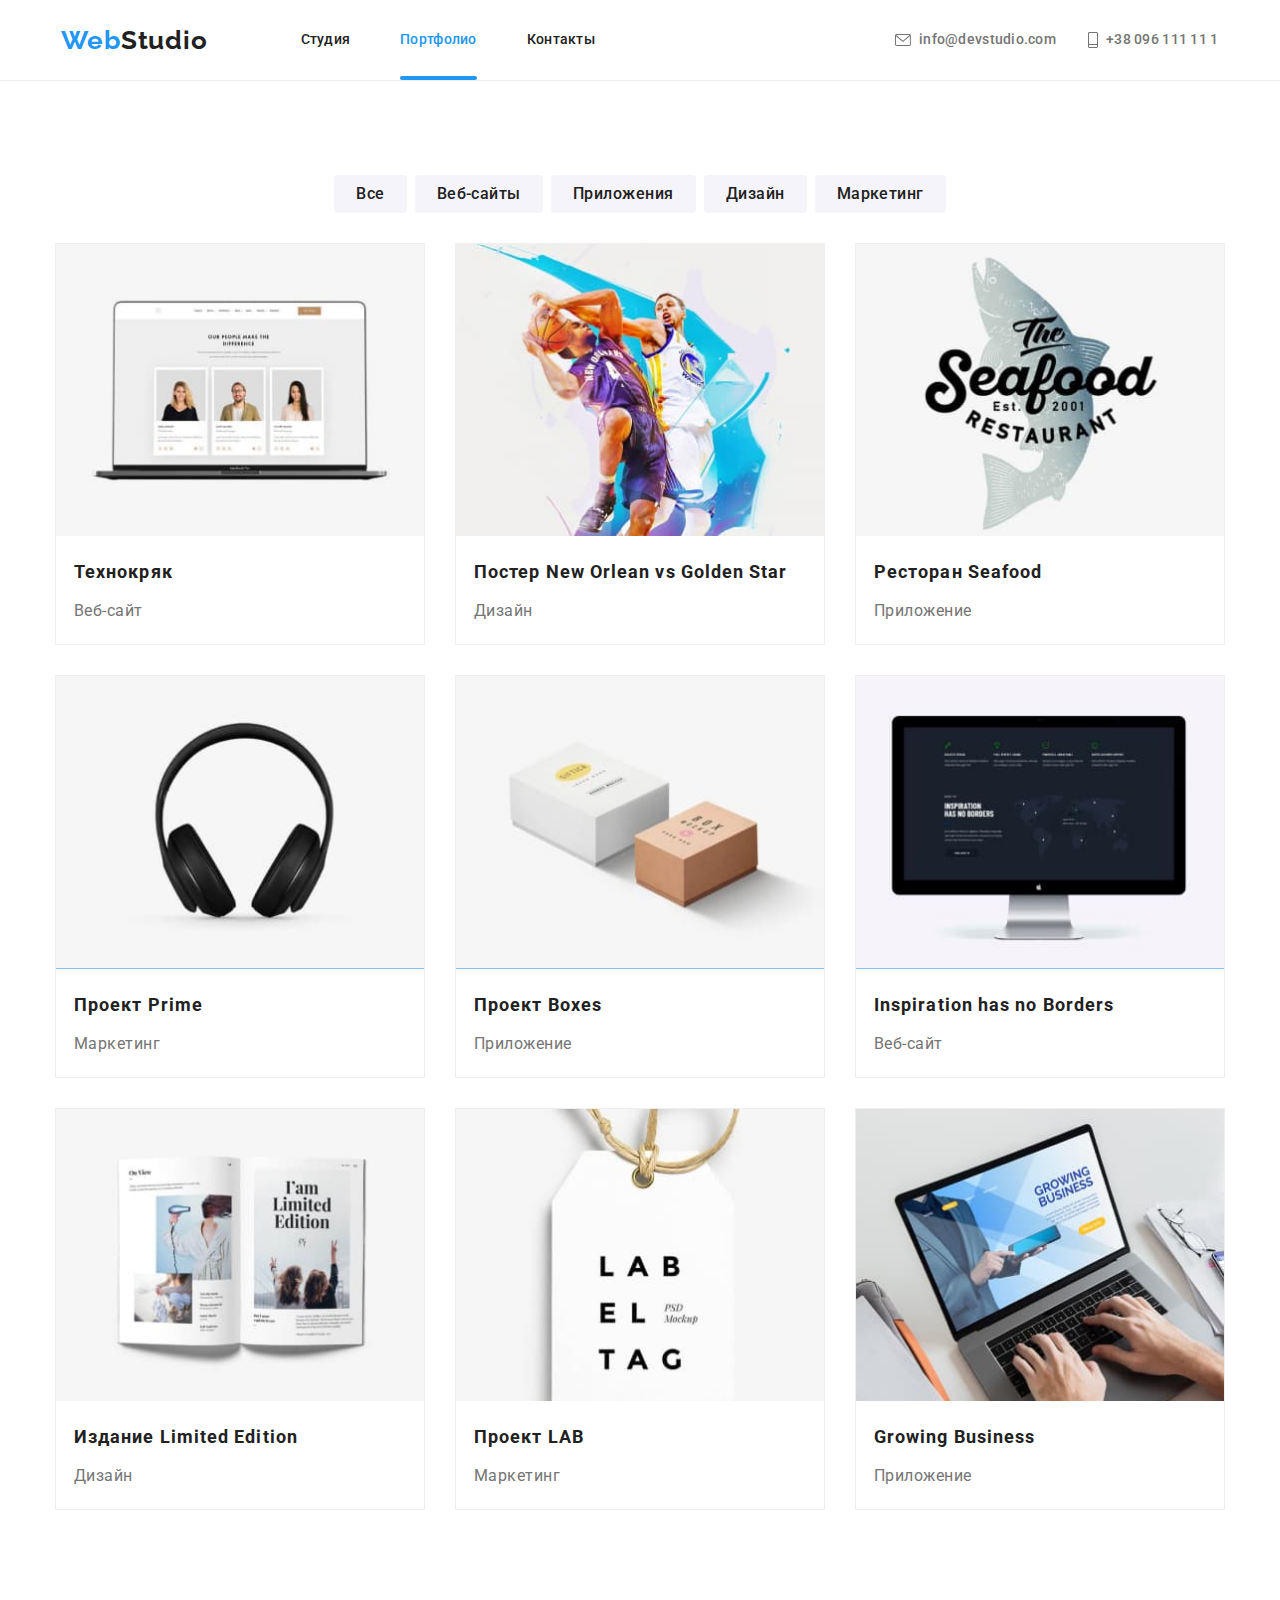
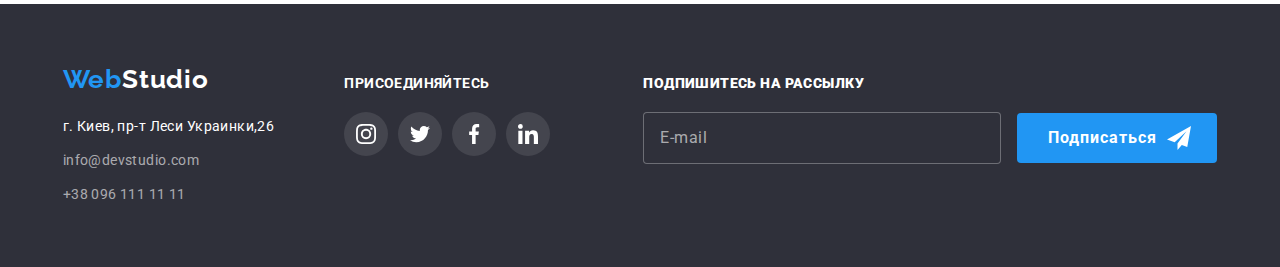
==== commit 304b591a: "add some corrections for homework-8" ====
--- a/portfolio.html
+++ b/portfolio.html
@@ -24,9 +24,13 @@
       data-menu-button
       aria-expanded="false" aria-controls="menu-container">
          <svg width="40" height="40" aria-label="Переключатель мобильного меню">
-            <use class="mobile-button__icon-open" href="./imagesforhomwork/sprite.svg#icon-menu-header-open_40px"></use>
-            <use class="mobile-button__icon-close" href="./imagesforhomwork/sprite.svg#icon-menu-header-close_40px"></use>
+         <use class="mobile-button__icon-open" href="./imagesforhomwork/sprite.svg#icon-menu-header-open_40px"></use>
          </svg>
+
+         <svg class="cross-icon" width="40" height="40" aria-label="Переключатель мобильного меню">
+         <use class="mobile-button__icon-close" href="./imagesforhomwork/sprite.svg#icon-menu-header-close_40px"></use>
+         </svg>
+
       </button>
 
 <div class="menu-container" data-menu id="menu-container" >
@@ -54,7 +58,7 @@
           </li>
       </ul>
 
-       <ul class="modile-list list"> 
+      <ul class="mobile-list list">
          <li class="mobile-list__item">
             <a href="#" class="mobile-list__link">Instagram</a>
          </li>
@@ -67,7 +71,7 @@
          <li class="mobile-list__item">
             <a href="#" class="mobile-list__link">LinkedIn</a>
          </li>
-      </ul>      
+      </ul>
       </div>
       </nav>
 </header>
@@ -92,16 +96,21 @@
          <li class="portfolio-list-btn__item">
    <button type="button" class="button-secondary">Маркетинг</button>
          </li>
-      </ul>
+      </ul>  
 
       
-      <ul class="portfolio-proects list">
+      <ul class="portfolio-proects list">   
         
          <li class="portfolio-proects__item">
          <a href="#" class="portfolio-proects__link">
         <div class="thumb-proects">
       <picture>
-      <source srcset="">
+      <source srcset="./imagesforhomwork/mobile-portfolio-1-img1x.jpg 1x, ./imagesforhomwork/mobile-portfolio-1-img@2x.jpg 2x" media="(max-width:767px)"/>
+
+      <source srcset="./imagesforhomwork/tablet-portfolio-1-img1x.jpg 1x, ./imagesforhomwork/tablet-portfolio-1-img@2x.jpg 2x" media="(max-width:1199px)" />
+
+      <source srcset="./imagesforhomwork/dekstop-portfolio-1-img1x.jpg 1x, ./imagesforhomwork/dekstop-portfolio-1-img@2x.jpg 2x"    media="(min-width:1200px)" />
+
       <img class="thumb-proects__image" src="./imagesforhomwork/portfolio-1.jpg" alt="Веб-сайт технокряк" width="">
       </picture>
       <div class="thumb-proects__overlay">
@@ -121,7 +130,20 @@
          <li class="portfolio-proects__item">
             <a href="#" class="portfolio-proects__link">
             <div class="thumb-proects">
+            <picture>
+            <source srcset="./imagesforhomwork/mobile-portfolio-2-img1x.jpg 1x, ./imagesforhomwork/mobile-portfolio-2-img@2x.jpg 2x"
+               media="(max-width:767px)" />
+            
+            <source srcset="./imagesforhomwork/tablet-portfolio-2-img1x.jpg 1x, ./imagesforhomwork/tablet-portfolio-2-img@2x.jpg 2x"
+               media="(max-width:1199px)" />
+            
+            <source
+               srcset="./imagesforhomwork/dekstop-portfolio-2-img1x.jpg 1x, ./imagesforhomwork/dekstop-portfolio-2-img@2x.jpg 2x"
+               media="(min-width:1200px)" />
+
             <img class="thumb-proects__image" src="./imagesforhomwork/portfolio-2.jpg" alt="Постер двоих баскетболистов с New Orlean vs Golden Star" width="">
+            </picture>
+
             <div class="thumb-proects__overlay">
              <p class="thumb-proects__text-overlay">
              Ресурс предлагает комплексные предложения с разным уровнем функционала и сервисов. Все это позволит посетителю
@@ -140,7 +162,19 @@
          <li class="portfolio-proects__item"> 
          <a href="#" class="portfolio-proects__link">
          <div class="thumb-proects">
+         <picture>
+         <source srcset="./imagesforhomwork/mobile-portfolio-3-img1x.jpg 1x, ./imagesforhomwork/mobile-portfolio-3-img@2x.jpg 2x"
+            media="(max-width:767px)" />
+         
+         <source srcset="./imagesforhomwork/tablet-portfolio-3-img1x.jpg 1x, ./imagesforhomwork/tablet-portfolio-3-img@2x.jpg 2x"
+            media="(max-width:1199px)" />
+         
+         <source
+            srcset="./imagesforhomwork/dekstop-portfolio-3-img1x.jpg 1x, ./imagesforhomwork/dekstop-portfolio-3-img@2x.jpg 2x"
+            media="(min-width:1200px)" />
+
          <img class="thumb-proects__image" src="./imagesforhomwork/portfolio-3.jpg" alt="Логотип ресторана Seafood с рыбой в центре и надписью посередине" width="">
+         </picture>
          <div class="thumb-proects__overlay">
          <p class="thumb-proects__text-overlay">
           Ресурс предлагает комплексные предложения с разным уровнем функционала и сервисов. Все это позволит посетителю
@@ -159,7 +193,19 @@
          <li class="portfolio-proects__item"> 
             <a href="#" class="portfolio-proects__link">
             <div class="thumb-proects">
+            <picture>
+            <source srcset="./imagesforhomwork/mobile-portfolio-4-img1x.jpg 1x, ./imagesforhomwork/mobile-portfolio-4-img@2x.jpg 2x"
+               media="(max-width:767px)" />
+            
+            <source srcset="./imagesforhomwork/tablet-portfolio-4-img1x.jpg 1x, ./imagesforhomwork/tablet-portfolio-4-img@2x.jpg 2x"
+               media="(max-width:1199px)" />
+            
+            <source
+               srcset="./imagesforhomwork/dekstop-portfolio-4-img1x.jpg 1x, ./imagesforhomwork/dekstop-portfolio-4-img@2x.jpg 2x"
+               media="(min-width:1200px)" />
+
             <img class="thumb-proects__image" src="./imagesforhomwork/portfolio-4.jpg" alt="Наушники" width="">
+            </picture>
             <div class="thumb-proects__overlay">
               <p class="thumb-proects__text-overlay">
             Ресурс предлагает комплексные предложения с разным уровнем функционала и сервисов. Все это позволит посетителю получить исчерпывающие сведения о компании или частном лице.
@@ -177,7 +223,19 @@
          <li class="portfolio-proects__item"> 
             <a href="#" class="portfolio-proects__link">
             <div class="thumb-proects">
+            <picture>
+            <source srcset="./imagesforhomwork/mobile-portfolio-5-img1x.jpg 1x, ./imagesforhomwork/mobile-portfolio-5-img@2x.jpg 2x"
+               media="(max-width:767px)" />
+            
+            <source srcset="./imagesforhomwork/tablet-portfolio-5-img1x.jpg 1x, ./imagesforhomwork/tablet-portfolio-5-img@2x.jpg 2x"
+               media="(max-width:1199px)" />
+            
+            <source
+               srcset="./imagesforhomwork/dekstop-portfolio-5-img1x.jpg 1x, ./imagesforhomwork/dekstop-portfolio-5-img@2x.jpg 2x"
+               media="(min-width:1200px)" />
+
             <img class="thumb-proects__image" src="./imagesforhomwork/portfolio-5.jpg" alt="Постер  двух коробок проекта Boxes" width="">
+            </picture>
             <div class="thumb-proects__overlay">
               <p class="thumb-proects__text-overlay">
             Ресурс предлагает комплексные предложения с разным уровнем функционала и сервисов. Все это позволит посетителю получить исчерпывающие сведения о компании или частном лице.
@@ -195,7 +253,19 @@
          <li class="portfolio-proects__item"> 
             <a href="#" class="portfolio-proects__link">
             <div class="thumb-proects">
+            <picture>
+            <source srcset="./imagesforhomwork/mobile-portfolio-6-img1x.jpg 1x, ./imagesforhomwork/mobile-portfolio-6-img@2x.jpg 2x"
+               media="(max-width:767px)" />
+            
+            <source srcset="./imagesforhomwork/tablet-portfolio-6-img1x.jpg 1x, ./imagesforhomwork/tablet-portfolio-6-img@2x.jpg 2x"
+               media="(max-width:1199px)" />
+            
+            <source
+               srcset="./imagesforhomwork/dekstop-portfolio-6-img1x.jpg 1x, ./imagesforhomwork/dekstop-portfolio-6-img@2x.jpg 2x"
+               media="(min-width:1200px)" />
+            
             <img class="thumb-proects__image" src="./imagesforhomwork/portfolio-6.jpg" alt="Изображение главной страницы сайта Inspiration has no borders" width="">
+            </picture>
             <div class="thumb-proects__overlay">
               <p class="thumb-proects__text-overlay">
             Ресурс предлагает комплексные предложения с разным уровнем функционала и сервисов. Все это позволит посетителю получить исчерпывающие сведения о компании или частном лице.
@@ -212,8 +282,20 @@
 
          <li class="portfolio-proects__item">
             <a href="#" class="portfolio-proects__link">
-            <div class="thumb-proects"> 
+            <div class="thumb-proects">
+            <picture>
+            <source srcset="./imagesforhomwork/mobile-portfolio-7-img1x.jpg 1x, ./imagesforhomwork/mobile-portfolio-7-img@2x.jpg 2x"
+               media="(max-width:767px)" />
+            
+            <source srcset="./imagesforhomwork/tablet-portfolio-7-img1x.jpg 1x, ./imagesforhomwork/tablet-portfolio-7-img@2x.jpg 2x"
+               media="(max-width:1199px)" />
+            
+            <source
+               srcset="./imagesforhomwork/dekstop-portfolio-7-img1x.jpg 1x, ./imagesforhomwork/dekstop-portfolio-7-img@2x.jpg 2x"
+               media="(min-width:1200px)" />
+            
             <img class="thumb-proects__image" src="./imagesforhomwork/portfolio-7.jpg" alt="Фото журнала издания Limited Edition" width="">
+            </picture>
             <div class="thumb-proects__overlay">
               <p class="thumb-proects__text-overlay">
             Ресурс предлагает комплексные предложения с разным уровнем функционала и сервисов. Все это позволит посетителю получить исчерпывающие сведения о компании или частном лице.
@@ -231,7 +313,19 @@
          <li class="portfolio-proects__item">
             <a href="#" class="portfolio-proects__link"> 
             <div class="thumb-proects">
+            <picture>
+            <source srcset="./imagesforhomwork/mobile-portfolio-8-img1x.jpg 1x, ./imagesforhomwork/mobile-portfolio-8-img@2x.jpg 2x"
+               media="(max-width:767px)" />
+            
+            <source srcset="./imagesforhomwork/tablet-portfolio-8-img1x.jpg 1x, ./imagesforhomwork/tablet-portfolio-8-img@2x.jpg 2x"
+               media="(max-width:1199px)" />
+            
+            <source
+               srcset="./imagesforhomwork/dekstop-portfolio-8-img1x.jpg 1x, ./imagesforhomwork/dekstop-portfolio-8-img@2x.jpg 2x"
+               media="(min-width:1200px)" />
+            
             <img class="thumb-proects__image" src="./imagesforhomwork/portfolio-8.jpg" alt="Фото етикетки проекта Lab" width="">
+            </picture>
             <div class="thumb-proects__overlay">
               <p class="thumb-proects__text-overlay">
             Ресурс предлагает комплексные предложения с разным уровнем функционала и сервисов. Все это позволит посетителю получить исчерпывающие сведения о компании или частном лице.
@@ -249,7 +343,19 @@
          <li class="portfolio-proects__item"> 
             <a href="#" class="portfolio-proects__link">
             <div class="thumb-proects">
+            <picture>
+            <source srcset="./imagesforhomwork/mobile-portfolio-9-img1x.jpg 1x, ./imagesforhomwork/mobile-portfolio-9-img@2x.jpg 2x"
+               media="(max-width:767px)" />
+            
+            <source srcset="./imagesforhomwork/tablet-portfolio-9-img1x.jpg 1x, ./imagesforhomwork/tablet-portfolio-9-img@2x.jpg 2x"
+               media="(max-width:1199px)" />
+            
+            <source
+               srcset="./imagesforhomwork/dekstop-portfolio-9-img1x.jpg 1x, ./imagesforhomwork/dekstop-portfolio-9-img@2x.jpg 2x"
+               media="(min-width:1200px)" />
+            
             <img class="thumb-proects__image" src="./imagesforhomwork/portfolio-9.jpg" alt="Фото главной страницы сайта Growing business" width="">
+            </picture>
             <div class="thumb-proects__overlay">
               <p class="thumb-proects__text-overlay">
             Ресурс предлагает комплексные предложения с разным уровнем функционала и сервисов. Все это позволит посетителю получить исчерпывающие сведения о компании или частном лице.
@@ -326,7 +432,7 @@
 
 <div class="footer-form">
    <p class="footer-form__text">Подпишитесь на рассылку</p>
-   <form>
+   <form class="form-two">
       <input class=" footer-form__input" type="email" name="email" placeholder="E-mail">
 
       <button type="submit" class="button-footer">Подписаться
--- a/css/main.min.css
+++ b/css/main.min.css
@@ -1 +1 @@
-html{-webkit-box-sizing:border-box;box-sizing:border-box}*,*::before *::after{-webkit-box-sizing:inherit;box-sizing:inherit}:root{--primary-text-color: #757575;--second-text-color: #212121;--accent-text-color: #2196F3;--accent-text-color-white: #FFFFFF;--footer-text-color: #FFFFFF99;--back-round-color: #FFFFFF;--back-round-color-footer-hero: #2F303A;--back-round-color-section: #E5E5E5;--back-round-color-team: #F5F4FA;--color-icon: #AFB1B8;--color-footer-icon-area: rgba(255, 255, 255, 0.1);--color-shadow-proects: rgba(0, 0, 0, 0.16);--cubic-bazer: cubic-bezier(0.4, 0, 0.2, 1);--overlay-color: rgba(33, 150, 243, 0.9)}body{background-color:var(--back-round-color);color:var(--primary-text-color);font-family:Roboto,Oxygen,Ubuntu,Cantarell,"Open Sans","Helvetica Neue",sans-serif;font-weight:400;font-style:normal}.list{padding:0;margin:0;list-style:none}img{display:block;width:100%;height:auto}.section{padding-top:94px;padding-bottom:94px}@media screen and (max-width: 1200px){.section{padding-top:60px;padding-bottom:60px}}.container{padding-left:15px;padding-right:15px;margin-left:auto;margin-right:auto}@media screen and (min-width: 480px){.container{width:480px}}@media screen and (min-width: 768px){.container{width:768px}}@media screen and (min-width: 1200px){.container{width:1200px}}.page-header{border-bottom-width:1px;border-bottom-style:solid;border-bottom-color:#ececec;position:relative}.logo{color:var(--accent-text-color);font-family:"Raleway",sans-serif;font-style:normal;font-weight:700;font-size:26px;line-height:1.19;letter-spacing:.03em;text-decoration:none}.logo__accent{color:var(--second-text-color)}.main-nav{display:-webkit-box;display:-ms-flexbox;display:flex;-webkit-box-align:center;-ms-flex-align:center;align-items:center;-webkit-box-pack:center;-ms-flex-pack:center;justify-content:center;min-height:60px}@media screen and (max-width: 768px){.main-nav{width:100%;-webkit-box-pack:justify;-ms-flex-pack:justify;justify-content:space-between}}.mobile-button{display:-webkit-inline-box;display:-ms-inline-flexbox;display:inline-flex;background-color:rgba(0,0,0,0);margin:0;padding:0;border:none;cursor:pointer}@media screen and (min-width: 768px){.mobile-button{display:none}}.mobile-button__icon-close{display:none}.mobile-button.is-open .mobile-button__icon-close{display:block}.mobile-button.is-open .mobile-button__icon-open{display:none}.menu-container{background-color:#fff;padding:48px 40px;text-align:center}@media screen and (max-width: 767px){.menu-container{display:none;position:absolute;top:100%;left:0;width:100%;z-index:900}.menu-container.is-open{display:block}}@media screen and (min-width: 768px){.menu-container{display:-webkit-box;display:-ms-flexbox;display:flex;-webkit-box-pack:center;-ms-flex-pack:center;justify-content:center;-webkit-box-align:center;-ms-flex-align:center;align-items:center;padding:0}}@media screen and (min-width: 1200px){.menu-container{gap:300px}}.site-nav{display:-webkit-box;display:-ms-flexbox;display:flex;-webkit-box-orient:vertical;-webkit-box-direction:normal;-ms-flex-direction:column;flex-direction:column;-webkit-box-align:start;-ms-flex-align:start;align-items:flex-start}@media screen and (max-width: 768px){.site-nav{margin-bottom:306px;margin-left:0}}@media screen and (min-width: 768px){.site-nav{-webkit-box-orient:horizontal;-webkit-box-direction:normal;-ms-flex-direction:row;flex-direction:row;gap:50px;margin-left:88px;margin-bottom:0}}@media screen and (min-width: 1200px){.site-nav{margin-left:93px}}.site-nav__link{position:relative;display:block;padding-top:16px;padding-bottom:16px;font-size:40px;line-height:1.17;color:var(--second-text-color);letter-spacing:.02em;text-decoration:none;-webkit-transition:color 250ms var(--cubic-bazer);transition:color 250ms var(--cubic-bazer)}@media screen and (min-width: 768px){.site-nav__link{padding-top:32px;padding-bottom:32px;font-weight:500;font-size:14px;line-height:1.14}}.site-nav__link:hover,.site-nav__link:focus{color:var(--accent-text-color);-webkit-transition:color 250ms var(--cubic-bazer);transition:color 250ms var(--cubic-bazer)}.site-nav__link::after{content:" ";position:absolute;width:100%;height:4px;border-radius:3px;left:0;bottom:0;background-color:var(--accent-text-color);opacity:0;-webkit-transition:opacity 250ms var(--cubic-bazer);transition:opacity 250ms var(--cubic-bazer)}@media screen and (max-width: 767px){.site-nav__link::after{display:none}}.site-nav__link:hover::after{opacity:1}.site-nav__link--current::after{opacity:1}.site-nav__link--current{color:var(--accent-text-color)}.contacts{display:-webkit-box;display:-ms-flexbox;display:flex;-webkit-box-orient:vertical;-webkit-box-direction:reverse;-ms-flex-direction:column-reverse;flex-direction:column-reverse}@media screen and (max-width: 768px){.contacts{margin-bottom:64px}}@media screen and (min-width: 768px){.contacts{-webkit-box-orient:vertical;-webkit-box-direction:normal;-ms-flex-direction:column;flex-direction:column;-webkit-box-pack:center;-ms-flex-pack:center;justify-content:center;margin-bottom:0}}@media screen and (min-width: 1200px){.contacts{display:-webkit-box;display:-ms-flexbox;display:flex;-webkit-box-orient:horizontal;-webkit-box-direction:normal;-ms-flex-direction:row;flex-direction:row;-webkit-box-align:center;-ms-flex-align:center;align-items:center}}@media screen and (min-width: 768px)and (max-width: 1199px){.contacts__item{margin-left:90px}}@media screen and (min-width: 1200px){.contacts__item:first-child{margin-right:32px}}.contacts__link{display:-webkit-box;display:-ms-flexbox;display:flex;-webkit-box-align:center;-ms-flex-align:center;align-items:center;padding-top:16px;padding-bottom:16px;color:var(--primary-text-color);font-weight:500;font-size:14px;line-height:1.14;letter-spacing:.02em;text-decoration:none;-webkit-transition:color 250ms var(--cubic-bazer);transition:color 250ms var(--cubic-bazer)}@media screen and (max-width: 768px){.contacts__link{font-size:34px;line-height:1.17}}@media screen and (min-width: 768px)and (max-width: 1200px){.contacts__link{padding:5px 0px;font-size:12px;line-height:1.14}}@media screen and (min-width: 1200px){.contacts__link{padding-top:32px;padding-bottom:32px}}.contacts__link:hover,.contacts__link:focus{color:var(--accent-text-color)}.contacts__icon{fill:currentColor;margin-right:10px;display:none}.contacts__icon:hover{fill:currentColor}@media screen and (min-width: 768px){.contacts__icon{display:block}}@media screen and (min-width: 768px){.contacts__icon{margin-right:8px}}.modile-list{display:-webkit-box;display:-ms-flexbox;display:flex}@media screen and (min-width: 768px){.modile-list{display:none}}.modile-list__item{border-right:1px solid rgba(33,33,33,.2);margin-right:10px}.modile-list__link{padding-right:10px;text-decoration:none;color:var(--accent-text-color);font-size:24px}.hero{max-width:1600px;margin-left:auto;margin-right:auto;background-image:-webkit-gradient(linear, left top, right top, from(rgba(47, 48, 58, 0.4)), to(rgba(47, 48, 58, 0.4))),url("../imagesforhomwork/herobaner.jpg");background-image:linear-gradient(to right, rgba(47, 48, 58, 0.4), rgba(47, 48, 58, 0.4)),url("../imagesforhomwork/herobaner.jpg");background-size:cover;background-repeat:no-repeat;background-position:center;background-color:var(--back-round-color-footer-hero);padding-top:118px;padding-bottom:118px;text-align:center}@media screen and (max-width: 576px){.hero{background-image:-webkit-gradient(linear, left top, right top, from(rgba(47, 48, 58, 0.4)), to(rgba(47, 48, 58, 0.4))),url("/imagesforhomwork/mobile-img1x.jpg");background-image:linear-gradient(to right, rgba(47, 48, 58, 0.4), rgba(47, 48, 58, 0.4)),url("/imagesforhomwork/mobile-img1x.jpg")}}@media not all,screen and (max-width: 576px)and (-webkit-min-device-pixel-ratio: 2),screen and (max-width: 576px)and (min-resolution: 192dpi),screen and (max-width: 576px)and (min-resolution: 2dppx){.hero{background-image:-webkit-gradient(linear, left top, right top, from(rgba(47, 48, 58, 0.4)), to(rgba(47, 48, 58, 0.4))),url("/imagesforhomwork/mobile-img@2x.jpg");background-image:linear-gradient(to right, rgba(47, 48, 58, 0.4), rgba(47, 48, 58, 0.4)),url("/imagesforhomwork/mobile-img@2x.jpg")}}@media screen and (min-width: 576px){.hero{background-image:-webkit-gradient(linear, left top, right top, from(rgba(47, 48, 58, 0.4)), to(rgba(47, 48, 58, 0.4))),url("/imagesforhomwork/tablet-img1x.jpg");background-image:linear-gradient(to right, rgba(47, 48, 58, 0.4), rgba(47, 48, 58, 0.4)),url("/imagesforhomwork/tablet-img1x.jpg")}}@media not all,screen and (min-width: 576px)and (-webkit-min-device-pixel-ratio: 2),screen and (min-width: 576px)and (min-resolution: 192dpi),screen and (min-width: 576px)and (min-resolution: 2dppx){.hero{background-image:-webkit-gradient(linear, left top, right top, from(rgba(47, 48, 58, 0.4)), to(rgba(47, 48, 58, 0.4))),url("/imagesforhomwork/tablet-img@2x.jpg");background-image:linear-gradient(to right, rgba(47, 48, 58, 0.4), rgba(47, 48, 58, 0.4)),url("/imagesforhomwork/tablet-img@2x.jpg")}}@media screen and (min-width: 1200px){.hero{padding-top:200px;padding-bottom:200px;background-image:-webkit-gradient(linear, left top, right top, from(rgba(47, 48, 58, 0.4)), to(rgba(47, 48, 58, 0.4))),url("/imagesforhomwork/dekstop-img1x.jpg");background-image:linear-gradient(to right, rgba(47, 48, 58, 0.4), rgba(47, 48, 58, 0.4)),url("/imagesforhomwork/dekstop-img1x.jpg")}}@media not all,screen and (min-width: 1200px)and (-webkit-min-device-pixel-ratio: 2),screen and (min-width: 1200px)and (min-resolution: 192dpi),screen and (min-width: 1200px)and (min-resolution: 2dppx){.hero{background-image:-webkit-gradient(linear, left top, right top, from(rgba(47, 48, 58, 0.4)), to(rgba(47, 48, 58, 0.4))),url("/imagesforhomwork/dekstop-img@2x.jpg");background-image:linear-gradient(to right, rgba(47, 48, 58, 0.4), rgba(47, 48, 58, 0.4)),url("/imagesforhomwork/dekstop-img@2x.jpg")}}.hero__title{margin-top:0;margin-bottom:40px;color:var(--accent-text-color-white);font-weight:900;font-size:44px;line-height:1.36;text-align:center;letter-spacing:.06em;text-transform:uppercase}@media screen and (max-width: 1199px){.hero__title{font-size:26px;line-height:1.61}}.button-primary{letter-spacing:.06em;cursor:pointer;-webkit-box-shadow:0px 4px 4px rgba(0,0,0,.15);box-shadow:0px 4px 4px rgba(0,0,0,.15);border-radius:4px;border:none;padding-top:10px;padding-bottom:10px;padding-left:32px;padding-right:32px;background-color:var(--accent-text-color);color:var(--accent-text-color-white);font-family:inherit;font-weight:700;font-size:16px;line-height:1.87}.portfolio__title{text-align:center;margin-top:0;margin-bottom:0;visibility:hidden}.portfolio-list-btn{margin-bottom:40px;display:-webkit-box;display:-ms-flexbox;display:flex;-ms-flex-wrap:wrap;flex-wrap:wrap;gap:8px}@media screen and (min-width: 768px){.portfolio-list-btn{-webkit-box-pack:center;-ms-flex-pack:center;justify-content:center}}.portfolio-list-btn__item{border-radius:4px;-webkit-transition:-webkit-box-shadow 250ms var(--cubic-bazer);transition:-webkit-box-shadow 250ms var(--cubic-bazer);transition:box-shadow 250ms var(--cubic-bazer);transition:box-shadow 250ms var(--cubic-bazer), -webkit-box-shadow 250ms var(--cubic-bazer)}.portfolio-list-btn__item:hover,.portfolio-list-btn__item:focus{-webkit-transition:-webkit-box-shadow 250ms var(--cubic-bazer);transition:-webkit-box-shadow 250ms var(--cubic-bazer);transition:box-shadow 250ms var(--cubic-bazer);transition:box-shadow 250ms var(--cubic-bazer), -webkit-box-shadow 250ms var(--cubic-bazer);-webkit-box-shadow:0 2px 2px 0 rgba(0,0,0,.12),0 1px 2px 0 rgba(0,0,0,.08),0 3px 1px 0 rgba(0,0,0,.1);box-shadow:0 2px 2px 0 rgba(0,0,0,.12),0 1px 2px 0 rgba(0,0,0,.08),0 3px 1px 0 rgba(0,0,0,.1)}.button-secondary{padding:6px 22px;border-radius:4px;border:none;background-color:var(--back-round-color-team);color:var(--second-text-color);font-family:"Roboto";font-style:normal;font-weight:500;font-size:16px;line-height:1.62;text-align:center;letter-spacing:.03em;-webkit-transition:color 250ms var(--cubic-bazer),background-color 250ms var(--cubic-bazer);transition:color 250ms var(--cubic-bazer),background-color 250ms var(--cubic-bazer);cursor:pointer}.button-secondary:hover,.button-secondary:focus{-webkit-transition:color 250ms var(--cubic-bazer),background-color 250ms var(--cubic-bazer);transition:color 250ms var(--cubic-bazer),background-color 250ms var(--cubic-bazer);background-color:var(--accent-text-color);color:var(--accent-text-color-white)}.portfolio-proects{display:-webkit-box;display:-ms-flexbox;display:flex;-ms-flex-wrap:wrap;flex-wrap:wrap;gap:30px}@media screen and (min-width: 1200px){.portfolio-proects{-webkit-box-pack:center;-ms-flex-pack:center;justify-content:center}}.portfolio-proects__item{width:450px;border:1px solid #eee;-webkit-transition:-webkit-box-shadow 250ms var(--cubic-bazer);transition:-webkit-box-shadow 250ms var(--cubic-bazer);transition:box-shadow 250ms var(--cubic-bazer);transition:box-shadow 250ms var(--cubic-bazer), -webkit-box-shadow 250ms var(--cubic-bazer)}@media screen and (min-width: 768px){.portfolio-proects__item{width:354px}}@media screen and (min-width: 1200px){.portfolio-proects__item{width:370px}}.portfolio-proects__item:hover,.portfolio-proects__item:focus{-webkit-box-shadow:1px 4px 6px 0 var(--color-shadow-proects),0 4px 4px 0 rgba(0,0,0,.06),0 1px 1px 0 rgba(0,0,0,.12);box-shadow:1px 4px 6px 0 var(--color-shadow-proects),0 4px 4px 0 rgba(0,0,0,.06),0 1px 1px 0 rgba(0,0,0,.12);-webkit-transition:-webkit-box-shadow 250ms var(--cubic-bazer);transition:-webkit-box-shadow 250ms var(--cubic-bazer);transition:box-shadow 250ms var(--cubic-bazer);transition:box-shadow 250ms var(--cubic-bazer), -webkit-box-shadow 250ms var(--cubic-bazer)}.portfolio-proects__link{margin:0;padding:0;text-decoration:none}.portfolio-proects__description{padding:20px 20px}@media screen and (min-width: 768px){.portfolio-proects__description{padding:18px 18px}}.portfolio-proects__title{margin-top:0px;margin-bottom:6px;color:var(--second-text-color);font-family:"Roboto";font-style:normal;font-weight:700;font-size:18px;line-height:2;letter-spacing:.06em}.portfolio-proects__text{margin-top:0;margin-bottom:0;color:var(--primary-text-color);font-family:"Roboto";font-style:normal;font-weight:400;font-size:16px;line-height:1.87;letter-spacing:.03em}.thumb-proects{position:relative;overflow:hidden}.thumb-proects__overlay{position:absolute;top:0;left:0;width:100%;height:100%;background-color:var(--overlay-color);-webkit-transform:translateY(100%);transform:translateY(100%);-webkit-transition:-webkit-transform 250ms var(--cubic-bazer);transition:-webkit-transform 250ms var(--cubic-bazer);transition:transform 250ms var(--cubic-bazer);transition:transform 250ms var(--cubic-bazer), -webkit-transform 250ms var(--cubic-bazer);padding:63px 24px}.thumb-proects__text-overlay{padding:0;margin:0;font-family:Roboto;font-weight:400;font-size:18px;line-height:1.55;letter-spacing:3%;color:var(--accent-text-color-white)}.portfolio-proects__item:hover .thumb-proects__overlay,.portfolio-proects__item:focus .thumb-proects__overlay{-webkit-transform:translateY(0);transform:translateY(0)}.features__title{margin-top:0;margin-bottom:0;text-align:center;color:var(--second-text-color);font-weight:700;font-size:14px;line-height:1.1;letter-spacing:.03em;text-transform:uppercase;visibility:hidden}@media screen and (min-width: 768px){.features-list{display:-webkit-box;display:-ms-flexbox;display:flex;-ms-flex-wrap:wrap;flex-wrap:wrap;margin:-15px}}@media screen and (max-width: 767px){.features-list__item:not(:last-child){margin-bottom:30px}}@media screen and (min-width: 768px){.features-list__item{width:calc((100% - 60px)/2);margin:15px}}@media screen and (min-width: 1200px){.features-list__item{width:calc((100% - 120px)/4);margin:15px}}.features-list__title{margin-top:0;margin-bottom:10px;color:var(--second-text-color);font-weight:700;font-size:14px;line-height:1.14;letter-spacing:.03em;text-transform:uppercase}.features-list__text{margin-top:0;margin-bottom:0;color:var(--primary-text-color);font-weight:400;font-size:14px;line-height:1.71;letter-spacing:.03em}.features-list__icon{height:120px;display:-webkit-box;display:-ms-flexbox;display:flex;-webkit-box-pack:center;-ms-flex-pack:center;justify-content:center;-webkit-box-align:center;-ms-flex-align:center;align-items:center;background-color:var(--back-round-color-team);margin-bottom:30px;border-radius:4px}.work{padding-top:0;padding-bottom:94px}.work__title{margin-top:0;margin-bottom:50px;color:var(--second-text-color);font-weight:700;font-size:36px;line-height:1.16;text-align:center;letter-spacing:.03em}@media screen and (max-width: 1200px){.work{display:none}}@media screen and (min-width: 1200px){.work{display:block}}.job-list{display:-webkit-box;display:-ms-flexbox;display:flex;-ms-flex-wrap:wrap;flex-wrap:wrap}.job-list__item{position:relative;overflow:hidden}.job-list__item:not(:last-child):not(:last-child){margin-right:30px}.job-list__image{display:block}.job-list__text{display:-webkit-box;display:-ms-flexbox;display:flex;-webkit-box-pack:center;-ms-flex-pack:center;justify-content:center;-webkit-box-align:center;-ms-flex-align:center;align-items:center;position:absolute;width:100%;height:70px;color:var(--accent-text-color-white);background-color:rgba(47,48,58,.8);left:0;bottom:0;margin:0;font-family:"Roboto";font-style:normal;font-weight:700;font-size:14px;line-height:1.14;letter-spacing:.03em;text-transform:uppercase}.team{background-color:var(--back-round-color-team)}.team__title{margin-top:0;margin-bottom:50px;color:var(--second-text-color);font-weight:700;font-size:36px;line-height:1.16;text-align:center;letter-spacing:.03em}.team-members{-webkit-box-pack:center;-ms-flex-pack:center;justify-content:center;text-align:center}@media screen and (min-width: 768px){.team-members{display:-webkit-box;display:-ms-flexbox;display:flex;-ms-flex-wrap:wrap;flex-wrap:wrap;margin:-15px}}.team-members__card{background-color:var(--back-round-color);-webkit-box-shadow:0px 1px 3px rgba(0,0,0,.12),0px 1px 1px rgba(0,0,0,.14),0px 2px 1px rgba(0,0,0,.2);box-shadow:0px 1px 3px rgba(0,0,0,.12),0px 1px 1px rgba(0,0,0,.14),0px 2px 1px rgba(0,0,0,.2);border-radius:0px 0px 4px 4px}@media screen and (max-width: 767px){.team-members__card:not(:last-child){margin-bottom:30px}}@media screen and (min-width: 768px){.team-members__card{width:calc((100% - 60px)/2);margin:15px}}@media screen and (min-width: 1200px){.team-members__card{width:calc((100% - 120px)/4);margin:15px}}.team-members__thumb{width:100%;margin-bottom:30px}.team-members__title{margin-top:0;margin-bottom:10px;color:var(--second-text-color);font-weight:500;font-size:16px;line-height:1.18;letter-spacing:.03em}.team-members__text{margin-top:0;margin-bottom:0;color:var(--primary-text-color);font-weight:400;font-size:16px;line-height:1.18;letter-spacing:.03em;margin-bottom:16px}.social-net{display:-webkit-box;display:-ms-flexbox;display:flex;list-style:none;padding-bottom:30px;-webkit-box-pack:center;-ms-flex-pack:center;justify-content:center}.social-net__link{display:-webkit-box;display:-ms-flexbox;display:flex;-webkit-box-pack:center;-ms-flex-pack:center;justify-content:center;-webkit-box-align:center;-ms-flex-align:center;align-items:center;width:44px;height:44px;border-radius:50% 50%;color:var(--color-icon);-webkit-transition:color 250ms var(--cubic-bazer),background-color 250ms var(--cubic-bazer);transition:color 250ms var(--cubic-bazer),background-color 250ms var(--cubic-bazer)}.social-net__link:hover,.social-net__link:focus{-webkit-transition:color 250ms var(--cubic-bazer),background-color 250ms var(--cubic-bazer);transition:color 250ms var(--cubic-bazer),background-color 250ms var(--cubic-bazer);color:var(--accent-text-color-white);background-color:var(--accent-text-color)}.social-net__icon{fill:currentColor}.clients__title{margin-top:0;margin-bottom:50px;color:var(--second-text-color);font-weight:700;font-size:36px;line-height:1.16;text-align:center;letter-spacing:.03em}@media screen and (max-width: 1199px){.clients__title{margin-bottom:30px;font-size:28px}}.constant-clients{display:-webkit-box;display:-ms-flexbox;display:flex;list-style:none;-webkit-box-pack:center;-ms-flex-pack:center;justify-content:center;margin:-15px}@media screen and (max-width: 1199px){.constant-clients{-ms-flex-wrap:wrap;flex-wrap:wrap}}.constant-clients__item{margin:15px}@media screen and (max-width: 767px){.constant-clients__item{width:calc((100% - 60px)/2)}}@media screen and (min-width: 768px)and (max-width: 1199px){.constant-clients__item{width:calc((100% - 90px)/3)}}@media screen and (min-width: 1200px){.constant-clients__item{width:calc(100% - 30px)}}.constant-clients__link{display:-webkit-box;display:-ms-flexbox;display:flex;-webkit-box-pack:center;-ms-flex-pack:center;justify-content:center;-webkit-box-align:center;-ms-flex-align:center;align-items:center;width:100%;height:92px;border:1px solid var(--color-icon);border-radius:4px;color:var(--color-icon);-webkit-transition:color 250ms var(--cubic-bazer),border-color 250ms var(--cubic-bazer);transition:color 250ms var(--cubic-bazer),border-color 250ms var(--cubic-bazer)}.constant-clients__link:hover,.constant-clients__link:focus{-webkit-transition:color 250ms var(--cubic-bazer),border-color 250ms var(--cubic-bazer);transition:color 250ms var(--cubic-bazer),border-color 250ms var(--cubic-bazer);color:var(--accent-text-color);border-color:var(--accent-text-color)}.constant-clients__icon:nth-child(-n+6){fill:currentColor}.footer{padding-top:60px;padding-bottom:60px;background-color:var(--back-round-color-footer-hero)}@media screen and (max-width: 1199px){.footer__navigation{display:-webkit-box;display:-ms-flexbox;display:flex;-ms-flex-wrap:wrap;flex-wrap:wrap;-webkit-box-pack:center;-ms-flex-pack:center;justify-content:center;-webkit-box-align:baseline;-ms-flex-align:baseline;align-items:baseline;-webkit-column-gap:165px;-moz-column-gap:165px;column-gap:165px}}@media screen and (min-width: 1200px){.footer__navigation{display:-webkit-box;display:-ms-flexbox;display:flex;-ms-flex-wrap:nowrap;flex-wrap:nowrap;-webkit-box-align:baseline;-ms-flex-align:baseline;align-items:baseline;-webkit-box-pack:center;-ms-flex-pack:center;justify-content:center}}.logo__footer-accent{margin-top:0;margin-bottom:0;color:var(--accent-text-color-white)}.footer-main{text-align:center}@media screen and (max-width: 1199px){.footer-main{margin-bottom:60px}}.footer-main__text{margin-top:20px;margin-bottom:10px;color:var(--accent-text-color-white);font-weight:400;font-size:14px;line-height:1.71;letter-spacing:.03em}.address-list__item:not(:last-child){margin-bottom:10px}.address-list__link{color:var(--footer-text-color);font-style:normal;font-weight:400;font-size:14px;line-height:1.71;letter-spacing:.03em;text-decoration:none;-webkit-transition:color 250ms var(--cubic-bazer);transition:color 250ms var(--cubic-bazer)}.address-list__link:hover,.address-list__link:focus{-webkit-transition:color 250ms var(--cubic-bazer);transition:color 250ms var(--cubic-bazer);color:var(--accent-text-color)}.footer-join{display:-webkit-box;display:-ms-flexbox;display:flex;-webkit-box-orient:vertical;-webkit-box-direction:normal;-ms-flex-direction:column;flex-direction:column;-webkit-box-align:center;-ms-flex-align:center;align-items:center;margin-bottom:60px}@media screen and (min-width: 768px){.footer-join{margin-bottom:0}}@media screen and (min-width: 1200px){.footer-join{margin-left:70px;-webkit-box-align:start;-ms-flex-align:start;align-items:flex-start}}.footer-join__title{font-family:Roboto;font-weight:700;font-style:normal;font-size:14px;color:var(--accent-text-color-white);text-transform:uppercase;line-height:1.14;letter-spacing:.03em;margin-top:0}.social-net{display:-webkit-box;display:-ms-flexbox;display:flex}.social-net__footer{list-style:none;margin-top:20px;padding:0}.social-net__item:not(:last-child){margin-right:10px}.social-net__link--footer{color:var(--accent-text-color-white);background-color:var(--color-footer-icon-area)}.social-net__icon--footer{fill:currentColor}@media screen and (max-width: 1199px){.footer-form{text-align:center}}@media screen and (min-width: 1200px){.footer-form{-webkit-box-align:end;-ms-flex-align:end;align-items:flex-end;margin-left:93px}}.footer-form__text{margin-top:0;margin-bottom:20px;font-size:14px;font-weight:900;line-height:1.14;letter-spacing:.03em;color:var(--accent-text-color-white);text-transform:uppercase}.footer-form__input{border:1px solid rgba(255,255,255,.3);border-radius:4px;background-color:var(--back-round-color-footer-hero);padding:16px 16px;-webkit-transition:border-color 250ms var(--cubic-bazer);transition:border-color 250ms var(--cubic-bazer);color:var(--accent-text-color-white)}@media screen and (min-width: 480px){.footer-form__input{width:450px}}@media screen and (min-width: 1200px){.footer-form__input{width:358px}}.footer-form__input::-webkit-input-placeholder{font-weight:400;font-size:16px;line-height:1.25;letter-spacing:.03em;color:rgba(255,255,255,.6)}.footer-form__input::-moz-placeholder{font-weight:400;font-size:16px;line-height:1.25;letter-spacing:.03em;color:rgba(255,255,255,.6)}.footer-form__input:-ms-input-placeholder{font-weight:400;font-size:16px;line-height:1.25;letter-spacing:.03em;color:rgba(255,255,255,.6)}.footer-form__input::-ms-input-placeholder{font-weight:400;font-size:16px;line-height:1.25;letter-spacing:.03em;color:rgba(255,255,255,.6)}.footer-form__input::placeholder{font-weight:400;font-size:16px;line-height:1.25;letter-spacing:.03em;color:rgba(255,255,255,.6)}.footer-form__input:hover,.footer-form__input:focus{border-color:var(--accent-text-color);outline:none}@media screen and (max-width: 1199px){.form-two{display:-webkit-box;display:-ms-flexbox;display:flex;-webkit-box-orient:vertical;-webkit-box-direction:normal;-ms-flex-direction:column;flex-direction:column;-webkit-box-align:center;-ms-flex-align:center;align-items:center}}.button-footer{position:relative;height:50px;width:200px;color:var(--accent-text-color-white);background-color:var(--accent-text-color);font-family:inherit;font-weight:700;font-size:16px;border-radius:4px;border:0;margin-top:20px;padding-top:10px;padding-bottom:10px;padding-left:30px;padding-right:60px;line-height:1.87;letter-spacing:.06em;cursor:pointer}@media screen and (min-width: 1200px){.button-footer{margin-top:0;margin-left:12px}}.button-footer__icon{margin-left:10px;top:50%;left:70%;-webkit-transform:translateY(-50%);transform:translateY(-50%);position:absolute}.backdrop{position:fixed;width:100%;height:100%;left:0;top:0;background:rgba(0,0,0,.2);opacity:1;-webkit-transition:opacity 250ms var(--cubic-bazer);transition:opacity 250ms var(--cubic-bazer);overflow-y:scroll}.backdrop.is-hidden{opacity:0;pointer-events:none}.backdrop.is-hidden .modal{-webkit-transform:scale(1.1) translate(-50%, -50%);transform:scale(1.1) translate(-50%, -50%)}.modal{position:absolute;top:50%;left:50%;-webkit-transform:scale(1) translate(-50%, -50%);transform:scale(1) translate(-50%, -50%)}.modal{-webkit-transition:-webkit-transform 250ms var(--cubic-bazer);transition:-webkit-transform 250ms var(--cubic-bazer);transition:transform 250ms var(--cubic-bazer);transition:transform 250ms var(--cubic-bazer), -webkit-transform 250ms var(--cubic-bazer);background-color:var(--back-round-color);-webkit-box-shadow:0px 1px 3px rgba(0,0,0,.12),0px 1px 1px rgba(0,0,0,.14),0px 2px 1px rgba(0,0,0,.2);box-shadow:0px 1px 3px rgba(0,0,0,.12),0px 1px 1px rgba(0,0,0,.14),0px 2px 1px rgba(0,0,0,.2);border-radius:4px}@media screen and (min-width: 480px)and (max-width: 1199px){.modal{width:450px}}@media screen and (min-width: 1200px){.modal{min-width:528px;min-height:581px}}.modal__button-close{position:absolute;display:-webkit-box;display:-ms-flexbox;display:flex;-webkit-box-pack:center;-ms-flex-pack:center;justify-content:center;-webkit-box-align:center;-ms-flex-align:center;align-items:center;width:30px;height:30px;top:8px;right:8px;background-color:var(--back-round-color);border:1px solid rgba(0,0,0,.1);border-radius:50%;margin:0;padding:0;cursor:pointer;color:#212121;-webkit-transition:color 250ms var(--cubic-bazer);transition:color 250ms var(--cubic-bazer)}.modal__button-close:hover{color:var(--accent-text-color);-webkit-transition:color 250ms var(--cubic-bazer);transition:color 250ms var(--cubic-bazer)}.modal__close-icon{fill:currentColor}.modal-inner{padding:40px 40px}.modal-inner__title{margin-top:0;margin-bottom:12px;font-family:Roboto;font-weight:700;font-size:20px;line-height:1.15;color:var(--second-text-color);text-align:center;letter-spacing:.03rem}.form-field{display:-webkit-box;display:-ms-flexbox;display:flex;-webkit-box-orient:vertical;-webkit-box-direction:normal;-ms-flex-direction:column;flex-direction:column;margin-bottom:10px}.form-field:nth-child(4){margin-bottom:0}.form-field__label{font-size:12px;line-height:1.16;font-weight:400;margin-bottom:4px;color:var(--primary-text-color)}.form-field__input{width:100%;height:40px;border:1px solid rgba(33,33,33,.2);border-radius:4px;padding-left:2rem;padding-top:.875rem;padding-bottom:.875rem;padding-right:.875rem;-webkit-transition:border 250ms var(--cubic-bazer);transition:border 250ms var(--cubic-bazer)}.form-field__inner{position:relative}.form-field__icon{position:absolute;top:50%;left:1rem;-webkit-transform:translateY(-50%);transform:translateY(-50%);fill:var(--second-text-color);-webkit-transition:fill 250ms var(--cubic-bazer);transition:fill 250ms var(--cubic-bazer)}.form-field__input:focus,.form-field__input:hover,.form-field__input:hover+.form-field__icon,.form-field__input:focus+.form-field__icon{fill:#2196f3;border-color:#2196f3;outline:none}.form-field__textarea{width:100%;height:120px;padding:.875rem .875rem;border:1px solid rgba(33,33,33,.2);border-radius:4px;resize:none;-webkit-transition:border 259ms var(--cubic-bazer);transition:border 259ms var(--cubic-bazer)}.form-field__textarea:focus,.form-field__textarea:hover{border-color:#2196f3;outline:none}.form-field__textarea::-webkit-input-placeholder{font-weight:400;font-size:14px;line-height:1.14;color:rgba(117,117,117,.5);letter-spacing:.01rem}.form-field__textarea::-moz-placeholder{font-weight:400;font-size:14px;line-height:1.14;color:rgba(117,117,117,.5);letter-spacing:.01rem}.form-field__textarea:-ms-input-placeholder{font-weight:400;font-size:14px;line-height:1.14;color:rgba(117,117,117,.5);letter-spacing:.01rem}.form-field__textarea::-ms-input-placeholder{font-weight:400;font-size:14px;line-height:1.14;color:rgba(117,117,117,.5);letter-spacing:.01rem}.form-field__textarea::placeholder{font-weight:400;font-size:14px;line-height:1.14;color:rgba(117,117,117,.5);letter-spacing:.01rem}.check-box__label{position:relative;display:-webkit-box;display:-ms-flexbox;display:flex;-webkit-box-align:center;-ms-flex-align:center;align-items:center;color:var(--primary-text-color);font-size:14px;line-height:1.71;letter-spacing:.06em;padding-left:20px;margin-top:20px;margin-bottom:30px}.check-box__link{text-decoration:underline;color:var(--accent-text-color)}.check-box__input{position:absolute;width:1px;height:1px;margin:-1px;border:0;padding:0;clip:rect(0 0 0 0);overflow:hidden}.check-box__icon{opacity:0;-webkit-transition:opacity 250ms var(--cubic-bazer);transition:opacity 250ms var(--cubic-bazer);width:16px;height:16px;border-radius:2px;background-color:#fff;-webkit-transition:background-color 250ms var(--cubic-bazer);transition:background-color 250ms var(--cubic-bazer);border:2px solid var(--second-text-color);-webkit-transition:border 250ms var(--cubic-bazer);transition:border 250ms var(--cubic-bazer);position:absolute;top:50%;left:0;-webkit-transform:translateY(-50%);transform:translateY(-50%)}.check-box__input:checked+.check-box__icon{opacity:1;-webkit-transition:opacity 250ms var(--cubic-bazer);transition:opacity 250ms var(--cubic-bazer);background-color:#2196f3;-webkit-transition:background-color 250ms var(--cubic-bazer);transition:background-color 250ms var(--cubic-bazer);border-color:#2196f3;-webkit-transition:border 250ms var(--cubic-bazer);transition:border 250ms var(--cubic-bazer)}.check-box__icon1{position:absolute;top:50%;left:0;-webkit-transform:translateY(-50%);transform:translateY(-50%);opacity:1;-webkit-transition:opacity 250ms var(--cubic-bazer);transition:opacity 250ms var(--cubic-bazer)}.check-box__input:checked~.check-box__icon1{opacity:0;-webkit-transition:opacity 250ms var(--cubic-bazer);transition:opacity 250ms var(--cubic-bazer)}.send-button{display:block;margin-left:auto;margin-right:auto;height:50px;width:200px;color:var(--accent-text-color-white);background-color:var(--accent-text-color);font-family:inherit;font-weight:700;font-size:16px;-webkit-box-shadow:0px 4px 4px 0px rgba(0,0,0,.15);box-shadow:0px 4px 4px 0px rgba(0,0,0,.15);border-radius:4px;border:0;padding-top:10px;padding-bottom:10px;padding-left:55px;padding-right:55px;line-height:1.87;letter-spacing:.06em;cursor:pointer}/*# sourceMappingURL=main.min.css.map */+html{-webkit-box-sizing:border-box;box-sizing:border-box}*,*::before *::after{-webkit-box-sizing:inherit;box-sizing:inherit}:root{--primary-text-color: #757575;--second-text-color: #212121;--accent-text-color: #2196F3;--accent-text-color-white: #FFFFFF;--footer-text-color: #FFFFFF99;--back-round-color: #FFFFFF;--back-round-color-footer-hero: #2F303A;--back-round-color-section: #E5E5E5;--back-round-color-team: #F5F4FA;--color-icon: #AFB1B8;--color-footer-icon-area: rgba(255, 255, 255, 0.1);--color-shadow-proects: rgba(0, 0, 0, 0.16);--cubic-bazer: cubic-bezier(0.4, 0, 0.2, 1);--overlay-color: rgba(33, 150, 243, 0.9)}body{background-color:var(--back-round-color);color:var(--primary-text-color);font-family:Roboto,Oxygen,Ubuntu,Cantarell,"Open Sans","Helvetica Neue",sans-serif;font-weight:400;font-style:normal}.list{padding:0;margin:0;list-style:none}img{display:block;width:100%;height:auto}.section{padding-top:94px;padding-bottom:94px}@media screen and (max-width: 1200px){.section{padding-top:60px;padding-bottom:60px}}.container{padding-left:15px;padding-right:15px;margin-left:auto;margin-right:auto}@media screen and (min-width: 480px){.container{width:480px}}@media screen and (min-width: 768px){.container{width:768px}}@media screen and (min-width: 1200px){.container{width:1200px}}.page-header{border-bottom-width:1px;border-bottom-style:solid;border-bottom-color:#ececec}.logo{color:var(--accent-text-color);font-family:"Raleway",sans-serif;font-style:normal;font-weight:700;font-size:26px;line-height:1.19;letter-spacing:.03em;text-decoration:none}.logo__accent{color:var(--second-text-color)}.main-nav{display:-webkit-box;display:-ms-flexbox;display:flex;-webkit-box-align:center;-ms-flex-align:center;align-items:center;-webkit-box-pack:center;-ms-flex-pack:center;justify-content:center;min-height:60px}@media screen and (max-width: 768px){.main-nav{-webkit-box-pack:justify;-ms-flex-pack:justify;justify-content:space-between}}.mobile-button{display:-webkit-inline-box;display:-ms-inline-flexbox;display:inline-flex;background-color:rgba(0,0,0,0);margin:0;padding:0;border:none;cursor:pointer;z-index:990}@media screen and (min-width: 768px){.mobile-button{display:none}}.mobile-button:hover .mobile-button__icon-open{fill:var(--accent-text-color)}.mobile-button:hover .mobile-button__icon-close{fill:var(--accent-text-color)}.mobile-button__icon-close{display:none}.mobile-button.is-open .mobile-button__icon-close{display:block}.mobile-button.is-open .mobile-button__icon-open{display:none}.cross-icon{position:fixed;top:10px;right:15px}.menu-container{background-color:#fff;padding:48px 40px;text-align:center}@media screen and (max-width: 767px){.menu-container{display:none;position:fixed;top:0;left:0;width:100vw;height:100vh;z-index:900}.menu-container.is-open{display:block}}@media screen and (min-width: 768px){.menu-container{display:-webkit-box;display:-ms-flexbox;display:flex;-webkit-box-pack:center;-ms-flex-pack:center;justify-content:center;-webkit-box-align:center;-ms-flex-align:center;align-items:center;padding:0}}@media screen and (min-width: 1200px){.menu-container{gap:300px}}.site-nav{display:-webkit-box;display:-ms-flexbox;display:flex;-webkit-box-orient:vertical;-webkit-box-direction:normal;-ms-flex-direction:column;flex-direction:column;-webkit-box-align:start;-ms-flex-align:start;align-items:flex-start}@media screen and (max-width: 768px){.site-nav{margin-bottom:306px;margin-left:0}}@media screen and (min-width: 768px){.site-nav{-webkit-box-orient:horizontal;-webkit-box-direction:normal;-ms-flex-direction:row;flex-direction:row;gap:50px;margin-left:88px;margin-bottom:0}}@media screen and (min-width: 1200px){.site-nav{margin-left:93px}}.site-nav__link{position:relative;display:block;padding-top:16px;padding-bottom:16px;font-size:40px;font-weight:500;line-height:1.17;color:var(--second-text-color);letter-spacing:.02em;text-decoration:none;-webkit-transition:color 250ms var(--cubic-bazer);transition:color 250ms var(--cubic-bazer)}@media screen and (min-width: 768px){.site-nav__link{padding-top:32px;padding-bottom:32px;font-size:14px;line-height:1.14}}.site-nav__link:hover,.site-nav__link:focus{color:var(--accent-text-color);-webkit-transition:color 250ms var(--cubic-bazer);transition:color 250ms var(--cubic-bazer)}.site-nav__link::after{content:" ";position:absolute;width:100%;height:4px;border-radius:3px;left:0;bottom:0;background-color:var(--accent-text-color);opacity:0;-webkit-transition:opacity 250ms var(--cubic-bazer);transition:opacity 250ms var(--cubic-bazer)}@media screen and (max-width: 767px){.site-nav__link::after{display:none}}.site-nav__link:hover::after{opacity:1}.site-nav__link--current::after{opacity:1}.site-nav__link--current{color:var(--accent-text-color)}.contacts{display:-webkit-box;display:-ms-flexbox;display:flex;-webkit-box-orient:vertical;-webkit-box-direction:reverse;-ms-flex-direction:column-reverse;flex-direction:column-reverse}@media screen and (max-width: 768px){.contacts{margin-bottom:64px}}@media screen and (min-width: 768px){.contacts{-webkit-box-orient:vertical;-webkit-box-direction:normal;-ms-flex-direction:column;flex-direction:column;-webkit-box-pack:center;-ms-flex-pack:center;justify-content:center;margin-bottom:0}}@media screen and (min-width: 1200px){.contacts{display:-webkit-box;display:-ms-flexbox;display:flex;-webkit-box-orient:horizontal;-webkit-box-direction:normal;-ms-flex-direction:row;flex-direction:row;-webkit-box-align:center;-ms-flex-align:center;align-items:center}}@media screen and (min-width: 768px)and (max-width: 1199px){.contacts__item{margin-left:90px}}@media screen and (min-width: 1200px){.contacts__item:first-child{margin-right:32px}}.contacts__link{display:-webkit-box;display:-ms-flexbox;display:flex;-webkit-box-align:center;-ms-flex-align:center;align-items:center;padding-top:16px;padding-bottom:16px;color:var(--primary-text-color);font-weight:500;font-size:14px;line-height:1.14;letter-spacing:.02em;text-decoration:none;-webkit-transition:color 250ms var(--cubic-bazer);transition:color 250ms var(--cubic-bazer)}@media screen and (max-width: 768px){.contacts__link{font-size:34px;line-height:1.17}}@media screen and (min-width: 768px)and (max-width: 1200px){.contacts__link{padding:5px 0px;font-size:12px;line-height:1.14}}@media screen and (min-width: 1200px){.contacts__link{padding-top:32px;padding-bottom:32px}}.contacts__link:hover,.contacts__link:focus{color:var(--accent-text-color)}.contacts__icon{fill:currentColor;margin-right:10px;display:none}.contacts__icon:hover{fill:currentColor}@media screen and (min-width: 768px){.contacts__icon{display:block}}@media screen and (min-width: 768px){.contacts__icon{margin-right:8px}}.mobile-list{display:-webkit-box;display:-ms-flexbox;display:flex}@media screen and (min-width: 768px){.mobile-list{display:none}}.mobile-list__item{border-right:1px solid rgba(33,33,33,.2);margin-right:10px}.mobile-list__link{padding-right:10px;text-decoration:none;color:var(--accent-text-color);font-size:24px}.hero{max-width:1600px;margin-left:auto;margin-right:auto;background-image:-webkit-gradient(linear, left top, right top, from(rgba(47, 48, 58, 0.4)), to(rgba(47, 48, 58, 0.4))),url("../imagesforhomwork/herobaner.jpg");background-image:linear-gradient(to right, rgba(47, 48, 58, 0.4), rgba(47, 48, 58, 0.4)),url("../imagesforhomwork/herobaner.jpg");background-size:cover;background-repeat:no-repeat;background-position:center;background-color:var(--back-round-color-footer-hero);padding-top:118px;padding-bottom:118px;text-align:center}@media screen and (max-width: 576px){.hero{background-image:-webkit-gradient(linear, left top, right top, from(rgba(47, 48, 58, 0.4)), to(rgba(47, 48, 58, 0.4))),url("../imagesforhomwork/mobile-img1x.jpg");background-image:linear-gradient(to right, rgba(47, 48, 58, 0.4), rgba(47, 48, 58, 0.4)),url("../imagesforhomwork/mobile-img1x.jpg")}}@media not all,screen and (max-width: 576px)and (-webkit-min-device-pixel-ratio: 2),screen and (max-width: 576px)and (min-resolution: 192dpi),screen and (max-width: 576px)and (min-resolution: 2dppx){.hero{background-image:-webkit-gradient(linear, left top, right top, from(rgba(47, 48, 58, 0.4)), to(rgba(47, 48, 58, 0.4))),url("../imagesforhomwork/mobile-img@2x.jpg");background-image:linear-gradient(to right, rgba(47, 48, 58, 0.4), rgba(47, 48, 58, 0.4)),url("../imagesforhomwork/mobile-img@2x.jpg")}}@media screen and (min-width: 576px){.hero{background-image:-webkit-gradient(linear, left top, right top, from(rgba(47, 48, 58, 0.4)), to(rgba(47, 48, 58, 0.4))),url("../imagesforhomwork/tablet-img1x.jpg");background-image:linear-gradient(to right, rgba(47, 48, 58, 0.4), rgba(47, 48, 58, 0.4)),url("../imagesforhomwork/tablet-img1x.jpg")}}@media not all,screen and (min-width: 576px)and (-webkit-min-device-pixel-ratio: 2),screen and (min-width: 576px)and (min-resolution: 192dpi),screen and (min-width: 576px)and (min-resolution: 2dppx){.hero{background-image:-webkit-gradient(linear, left top, right top, from(rgba(47, 48, 58, 0.4)), to(rgba(47, 48, 58, 0.4))),url("../imagesforhomwork/tablet-img@2x.jpg");background-image:linear-gradient(to right, rgba(47, 48, 58, 0.4), rgba(47, 48, 58, 0.4)),url("../imagesforhomwork/tablet-img@2x.jpg")}}@media screen and (min-width: 1200px){.hero{padding-top:200px;padding-bottom:200px;background-image:-webkit-gradient(linear, left top, right top, from(rgba(47, 48, 58, 0.4)), to(rgba(47, 48, 58, 0.4))),url("../imagesforhomwork/dekstop-img1x.jpg");background-image:linear-gradient(to right, rgba(47, 48, 58, 0.4), rgba(47, 48, 58, 0.4)),url("../imagesforhomwork/dekstop-img1x.jpg")}}@media not all,screen and (min-width: 1200px)and (-webkit-min-device-pixel-ratio: 2),screen and (min-width: 1200px)and (min-resolution: 192dpi),screen and (min-width: 1200px)and (min-resolution: 2dppx){.hero{background-image:-webkit-gradient(linear, left top, right top, from(rgba(47, 48, 58, 0.4)), to(rgba(47, 48, 58, 0.4))),url("../imagesforhomwork/dekstop-img@2x.jpg");background-image:linear-gradient(to right, rgba(47, 48, 58, 0.4), rgba(47, 48, 58, 0.4)),url("../imagesforhomwork/dekstop-img@2x.jpg")}}.hero__title{margin-top:0;margin-bottom:40px;color:var(--accent-text-color-white);font-weight:900;font-size:44px;line-height:1.36;text-align:center;letter-spacing:.06em;text-transform:uppercase}@media screen and (max-width: 1199px){.hero__title{font-size:26px;line-height:1.61}}.button-primary{letter-spacing:.06em;cursor:pointer;-webkit-box-shadow:0px 4px 4px rgba(0,0,0,.15);box-shadow:0px 4px 4px rgba(0,0,0,.15);border-radius:4px;border:none;padding-top:10px;padding-bottom:10px;padding-left:32px;padding-right:32px;background-color:var(--accent-text-color);color:var(--accent-text-color-white);font-family:inherit;font-weight:700;font-size:16px;line-height:1.87}.portfolio__title{text-align:center;margin-top:0;margin-bottom:0;position:absolute;width:1px;height:1px;margin:-1px;border:0;padding:0;clip:rect(0 0 0 0);overflow:hidden}.portfolio-list-btn{margin-bottom:30px;display:-webkit-box;display:-ms-flexbox;display:flex;-ms-flex-wrap:wrap;flex-wrap:wrap;gap:8px}@media screen and (min-width: 768px){.portfolio-list-btn{-webkit-box-pack:center;-ms-flex-pack:center;justify-content:center}}.portfolio-list-btn__item{border-radius:4px;-webkit-transition:-webkit-box-shadow 250ms var(--cubic-bazer);transition:-webkit-box-shadow 250ms var(--cubic-bazer);transition:box-shadow 250ms var(--cubic-bazer);transition:box-shadow 250ms var(--cubic-bazer), -webkit-box-shadow 250ms var(--cubic-bazer)}.portfolio-list-btn__item:hover,.portfolio-list-btn__item:focus{-webkit-transition:-webkit-box-shadow 250ms var(--cubic-bazer);transition:-webkit-box-shadow 250ms var(--cubic-bazer);transition:box-shadow 250ms var(--cubic-bazer);transition:box-shadow 250ms var(--cubic-bazer), -webkit-box-shadow 250ms var(--cubic-bazer);-webkit-box-shadow:0 2px 2px 0 rgba(0,0,0,.12),0 1px 2px 0 rgba(0,0,0,.08),0 3px 1px 0 rgba(0,0,0,.1);box-shadow:0 2px 2px 0 rgba(0,0,0,.12),0 1px 2px 0 rgba(0,0,0,.08),0 3px 1px 0 rgba(0,0,0,.1)}.button-secondary{padding:6px 22px;border-radius:4px;border:none;background-color:var(--back-round-color-team);color:var(--second-text-color);font-family:"Roboto";font-style:normal;font-weight:500;font-size:16px;line-height:1.62;text-align:center;letter-spacing:.03em;-webkit-transition:color 250ms var(--cubic-bazer),background-color 250ms var(--cubic-bazer);transition:color 250ms var(--cubic-bazer),background-color 250ms var(--cubic-bazer);cursor:pointer}.button-secondary:hover,.button-secondary:focus{-webkit-transition:color 250ms var(--cubic-bazer),background-color 250ms var(--cubic-bazer);transition:color 250ms var(--cubic-bazer),background-color 250ms var(--cubic-bazer);background-color:var(--accent-text-color);color:var(--accent-text-color-white)}.portfolio-proects{display:-webkit-box;display:-ms-flexbox;display:flex;-ms-flex-wrap:wrap;flex-wrap:wrap;gap:30px}@media screen and (min-width: 1200px){.portfolio-proects{-webkit-box-pack:center;-ms-flex-pack:center;justify-content:center}}.portfolio-proects__item{width:450px;border:1px solid #eee;-webkit-transition:-webkit-box-shadow 250ms var(--cubic-bazer);transition:-webkit-box-shadow 250ms var(--cubic-bazer);transition:box-shadow 250ms var(--cubic-bazer);transition:box-shadow 250ms var(--cubic-bazer), -webkit-box-shadow 250ms var(--cubic-bazer)}@media screen and (min-width: 768px){.portfolio-proects__item{width:354px}}@media screen and (min-width: 1200px){.portfolio-proects__item{width:370px}}.portfolio-proects__item:hover,.portfolio-proects__item:focus{-webkit-box-shadow:1px 4px 6px 0 var(--color-shadow-proects),0 4px 4px 0 rgba(0,0,0,.06),0 1px 1px 0 rgba(0,0,0,.12);box-shadow:1px 4px 6px 0 var(--color-shadow-proects),0 4px 4px 0 rgba(0,0,0,.06),0 1px 1px 0 rgba(0,0,0,.12);-webkit-transition:-webkit-box-shadow 250ms var(--cubic-bazer);transition:-webkit-box-shadow 250ms var(--cubic-bazer);transition:box-shadow 250ms var(--cubic-bazer);transition:box-shadow 250ms var(--cubic-bazer), -webkit-box-shadow 250ms var(--cubic-bazer)}.portfolio-proects__link{margin:0;padding:0;text-decoration:none}.portfolio-proects__description{padding:20px 20px}@media screen and (min-width: 768px){.portfolio-proects__description{padding:18px 18px}}.portfolio-proects__title{margin-top:0px;margin-bottom:6px;color:var(--second-text-color);font-family:"Roboto";font-style:normal;font-weight:700;font-size:18px;line-height:2;letter-spacing:.06em}.portfolio-proects__text{margin-top:0;margin-bottom:0;color:var(--primary-text-color);font-family:"Roboto";font-style:normal;font-weight:400;font-size:16px;line-height:1.87;letter-spacing:.03em}.thumb-proects{position:relative;overflow:hidden}.thumb-proects__overlay{position:absolute;top:0;left:0;width:100%;height:100%;background-color:var(--overlay-color);-webkit-transform:translateY(100%);transform:translateY(100%);-webkit-transition:-webkit-transform 250ms var(--cubic-bazer);transition:-webkit-transform 250ms var(--cubic-bazer);transition:transform 250ms var(--cubic-bazer);transition:transform 250ms var(--cubic-bazer), -webkit-transform 250ms var(--cubic-bazer);padding:63px 24px}.thumb-proects__text-overlay{padding:0;margin:0;font-family:Roboto;font-weight:400;font-size:18px;line-height:1.55;letter-spacing:3%;color:var(--accent-text-color-white)}.portfolio-proects__item:hover .thumb-proects__overlay,.portfolio-proects__item:focus .thumb-proects__overlay{-webkit-transform:translateY(0);transform:translateY(0)}.features__title{margin-top:0;margin-bottom:0;text-align:center;color:var(--second-text-color);font-weight:700;font-size:14px;line-height:1.1;letter-spacing:.03em;text-transform:uppercase;visibility:hidden}@media screen and (min-width: 768px){.features-list{display:-webkit-box;display:-ms-flexbox;display:flex;-ms-flex-wrap:wrap;flex-wrap:wrap;margin:-15px}}@media screen and (max-width: 767px){.features-list__item:not(:last-child){margin-bottom:30px}}@media screen and (min-width: 768px){.features-list__item{width:calc((100% - 60px)/2);margin:15px}}@media screen and (min-width: 1200px){.features-list__item{width:calc((100% - 120px)/4);margin:15px}}.features-list__title{margin-top:0;margin-bottom:10px;color:var(--second-text-color);font-weight:700;font-size:14px;line-height:1.14;letter-spacing:.03em;text-transform:uppercase}.features-list__text{margin-top:0;margin-bottom:0;color:var(--primary-text-color);font-weight:400;font-size:14px;line-height:1.71;letter-spacing:.03em}.features-list__icon{height:120px;display:-webkit-box;display:-ms-flexbox;display:flex;-webkit-box-pack:center;-ms-flex-pack:center;justify-content:center;-webkit-box-align:center;-ms-flex-align:center;align-items:center;background-color:var(--back-round-color-team);margin-bottom:30px;border-radius:4px}.work{padding-top:0;padding-bottom:94px}.work__title{margin-top:0;margin-bottom:50px;color:var(--second-text-color);font-weight:700;font-size:36px;line-height:1.16;text-align:center;letter-spacing:.03em}@media screen and (max-width: 1200px){.work{display:none}}@media screen and (min-width: 1200px){.work{display:block}}.job-list{display:-webkit-box;display:-ms-flexbox;display:flex;-ms-flex-wrap:wrap;flex-wrap:wrap}.job-list__item{position:relative;overflow:hidden}.job-list__item:not(:last-child):not(:last-child){margin-right:30px}.job-list__image{display:block}.job-list__text{display:-webkit-box;display:-ms-flexbox;display:flex;-webkit-box-pack:center;-ms-flex-pack:center;justify-content:center;-webkit-box-align:center;-ms-flex-align:center;align-items:center;position:absolute;width:100%;height:70px;color:var(--accent-text-color-white);background-color:rgba(47,48,58,.8);left:0;bottom:0;margin:0;font-family:"Roboto";font-style:normal;font-weight:700;font-size:14px;line-height:1.14;letter-spacing:.03em;text-transform:uppercase}.team{background-color:var(--back-round-color-team)}.team__title{margin-top:0;margin-bottom:50px;color:var(--second-text-color);font-weight:700;font-size:36px;line-height:1.16;text-align:center;letter-spacing:.03em}@media screen and (max-width: 1199px){.team__title{margin-bottom:30px;font-size:28px}}.team-members{-webkit-box-pack:center;-ms-flex-pack:center;justify-content:center;text-align:center}@media screen and (min-width: 768px){.team-members{display:-webkit-box;display:-ms-flexbox;display:flex;-ms-flex-wrap:wrap;flex-wrap:wrap;margin:-15px}}.team-members__card{background-color:var(--back-round-color);-webkit-box-shadow:0px 1px 3px rgba(0,0,0,.12),0px 1px 1px rgba(0,0,0,.14),0px 2px 1px rgba(0,0,0,.2);box-shadow:0px 1px 3px rgba(0,0,0,.12),0px 1px 1px rgba(0,0,0,.14),0px 2px 1px rgba(0,0,0,.2);border-radius:0px 0px 4px 4px}@media screen and (max-width: 767px){.team-members__card:not(:last-child){margin-bottom:30px}}@media screen and (min-width: 768px){.team-members__card{width:calc((100% - 60px)/2);margin:15px}}@media screen and (min-width: 1200px){.team-members__card{width:calc((100% - 120px)/4);margin:15px}}.team-members__thumb{width:100%;margin-bottom:30px}.team-members__title{margin-top:0;margin-bottom:10px;color:var(--second-text-color);font-weight:500;font-size:16px;line-height:1.18;letter-spacing:.03em}.team-members__text{margin-top:0;margin-bottom:0;color:var(--primary-text-color);font-weight:400;font-size:16px;line-height:1.18;letter-spacing:.03em;margin-bottom:16px}.social-net{display:-webkit-box;display:-ms-flexbox;display:flex;list-style:none;padding-bottom:30px;-webkit-box-pack:center;-ms-flex-pack:center;justify-content:center}.social-net__link{display:-webkit-box;display:-ms-flexbox;display:flex;-webkit-box-pack:center;-ms-flex-pack:center;justify-content:center;-webkit-box-align:center;-ms-flex-align:center;align-items:center;width:44px;height:44px;border-radius:50% 50%;color:var(--color-icon);-webkit-transition:color 250ms var(--cubic-bazer),background-color 250ms var(--cubic-bazer);transition:color 250ms var(--cubic-bazer),background-color 250ms var(--cubic-bazer)}.social-net__link:hover,.social-net__link:focus{-webkit-transition:color 250ms var(--cubic-bazer),background-color 250ms var(--cubic-bazer);transition:color 250ms var(--cubic-bazer),background-color 250ms var(--cubic-bazer);color:var(--accent-text-color-white);background-color:var(--accent-text-color)}.social-net__icon{fill:currentColor}.clients__title{margin-top:0;margin-bottom:50px;color:var(--second-text-color);font-weight:700;font-size:36px;line-height:1.16;text-align:center;letter-spacing:.03em}@media screen and (max-width: 1199px){.clients__title{margin-bottom:30px;font-size:28px}}.constant-clients{display:-webkit-box;display:-ms-flexbox;display:flex;list-style:none;-webkit-box-pack:center;-ms-flex-pack:center;justify-content:center;margin:-15px}@media screen and (max-width: 1199px){.constant-clients{-ms-flex-wrap:wrap;flex-wrap:wrap}}.constant-clients__item{margin:15px}@media screen and (max-width: 767px){.constant-clients__item{width:calc((100% - 60px)/2)}}@media screen and (min-width: 768px)and (max-width: 1199px){.constant-clients__item{width:calc((100% - 90px)/3)}}@media screen and (min-width: 1200px){.constant-clients__item{width:calc(100% - 30px)}}.constant-clients__link{display:-webkit-box;display:-ms-flexbox;display:flex;-webkit-box-pack:center;-ms-flex-pack:center;justify-content:center;-webkit-box-align:center;-ms-flex-align:center;align-items:center;width:100%;height:92px;border:1px solid var(--color-icon);border-radius:4px;color:var(--color-icon);-webkit-transition:color 250ms var(--cubic-bazer),border-color 250ms var(--cubic-bazer);transition:color 250ms var(--cubic-bazer),border-color 250ms var(--cubic-bazer)}.constant-clients__link:hover,.constant-clients__link:focus{-webkit-transition:color 250ms var(--cubic-bazer),border-color 250ms var(--cubic-bazer);transition:color 250ms var(--cubic-bazer),border-color 250ms var(--cubic-bazer);color:var(--accent-text-color);border-color:var(--accent-text-color)}.constant-clients__icon:nth-child(-n+6){fill:currentColor}.footer{padding-top:60px;padding-bottom:60px;background-color:var(--back-round-color-footer-hero)}@media screen and (max-width: 1199px){.footer__navigation{display:-webkit-box;display:-ms-flexbox;display:flex;-ms-flex-wrap:wrap;flex-wrap:wrap;-webkit-box-pack:center;-ms-flex-pack:center;justify-content:center;-webkit-box-align:baseline;-ms-flex-align:baseline;align-items:baseline;-webkit-column-gap:165px;-moz-column-gap:165px;column-gap:165px}}@media screen and (min-width: 1200px){.footer__navigation{display:-webkit-box;display:-ms-flexbox;display:flex;-ms-flex-wrap:nowrap;flex-wrap:nowrap;-webkit-box-align:baseline;-ms-flex-align:baseline;align-items:baseline;-webkit-box-pack:center;-ms-flex-pack:center;justify-content:center}}.logo__footer-accent{margin-top:0;margin-bottom:0;color:var(--accent-text-color-white)}.footer-main{text-align:center}@media screen and (max-width: 1199px){.footer-main{margin-bottom:60px}}@media screen and (min-width: 1200px){.footer-main{text-align:left}}.footer-main__text{margin-top:20px;margin-bottom:10px;color:var(--accent-text-color-white);font-weight:400;font-size:14px;line-height:1.71;letter-spacing:.03em}.address-list__item:not(:last-child){margin-bottom:10px}.address-list__link{color:var(--footer-text-color);font-style:normal;font-weight:400;font-size:14px;line-height:1.71;letter-spacing:.03em;text-decoration:none;-webkit-transition:color 250ms var(--cubic-bazer);transition:color 250ms var(--cubic-bazer)}.address-list__link:hover,.address-list__link:focus{-webkit-transition:color 250ms var(--cubic-bazer);transition:color 250ms var(--cubic-bazer);color:var(--accent-text-color)}.footer-join{display:-webkit-box;display:-ms-flexbox;display:flex;-webkit-box-orient:vertical;-webkit-box-direction:normal;-ms-flex-direction:column;flex-direction:column;-webkit-box-align:center;-ms-flex-align:center;align-items:center;margin-bottom:60px}@media screen and (min-width: 768px){.footer-join{margin-bottom:0}}@media screen and (min-width: 1200px){.footer-join{margin-left:70px;-webkit-box-align:start;-ms-flex-align:start;align-items:flex-start}}.footer-join__title{font-family:Roboto;font-weight:700;font-style:normal;font-size:14px;color:var(--accent-text-color-white);text-transform:uppercase;line-height:1.14;letter-spacing:.03em;margin-top:0}.social-net{display:-webkit-box;display:-ms-flexbox;display:flex}.social-net__footer{list-style:none;margin-top:20px;padding:0}.social-net__item:not(:last-child){margin-right:10px}.social-net__link--footer{color:var(--accent-text-color-white);background-color:var(--color-footer-icon-area)}.social-net__icon--footer{fill:currentColor}@media screen and (max-width: 1199px){.footer-form{text-align:center}}@media screen and (min-width: 1200px){.footer-form{-webkit-box-align:end;-ms-flex-align:end;align-items:flex-end;margin-left:93px}}.footer-form__text{margin-top:0;margin-bottom:20px;font-size:14px;font-weight:900;line-height:1.14;letter-spacing:.03em;color:var(--accent-text-color-white);text-transform:uppercase}.footer-form__input{border:1px solid rgba(255,255,255,.3);border-radius:4px;background-color:var(--back-round-color-footer-hero);padding:16px 16px;-webkit-transition:border-color 250ms var(--cubic-bazer);transition:border-color 250ms var(--cubic-bazer);color:var(--accent-text-color-white)}@media screen and (min-width: 480px){.footer-form__input{width:450px}}@media screen and (min-width: 1200px){.footer-form__input{width:358px}}.footer-form__input::-webkit-input-placeholder{font-weight:400;font-size:16px;line-height:1.25;letter-spacing:.03em;color:rgba(255,255,255,.6)}.footer-form__input::-moz-placeholder{font-weight:400;font-size:16px;line-height:1.25;letter-spacing:.03em;color:rgba(255,255,255,.6)}.footer-form__input:-ms-input-placeholder{font-weight:400;font-size:16px;line-height:1.25;letter-spacing:.03em;color:rgba(255,255,255,.6)}.footer-form__input::-ms-input-placeholder{font-weight:400;font-size:16px;line-height:1.25;letter-spacing:.03em;color:rgba(255,255,255,.6)}.footer-form__input::placeholder{font-weight:400;font-size:16px;line-height:1.25;letter-spacing:.03em;color:rgba(255,255,255,.6)}.footer-form__input:hover,.footer-form__input:focus{border-color:var(--accent-text-color);outline:none}@media screen and (max-width: 1199px){.form-two{display:-webkit-box;display:-ms-flexbox;display:flex;-webkit-box-orient:vertical;-webkit-box-direction:normal;-ms-flex-direction:column;flex-direction:column;-webkit-box-align:center;-ms-flex-align:center;align-items:center}}.button-footer{position:relative;height:50px;width:200px;color:var(--accent-text-color-white);background-color:var(--accent-text-color);font-family:inherit;font-weight:700;font-size:16px;border-radius:4px;border:0;margin-top:20px;padding-top:10px;padding-bottom:10px;padding-left:30px;padding-right:60px;line-height:1.87;letter-spacing:.06em;cursor:pointer}@media screen and (min-width: 1200px){.button-footer{margin-top:0;margin-left:12px}}.button-footer__icon{margin-left:10px;top:50%;left:70%;-webkit-transform:translateY(-50%);transform:translateY(-50%);position:absolute}.backdrop{position:fixed;width:100%;height:100%;left:0;top:0;background:rgba(0,0,0,.2);opacity:1;-webkit-transition:opacity 250ms var(--cubic-bazer);transition:opacity 250ms var(--cubic-bazer);overflow-y:scroll}.backdrop.is-hidden{opacity:0;pointer-events:none}.backdrop.is-hidden .modal{-webkit-transform:scale(1.1) translate(-50%, -50%);transform:scale(1.1) translate(-50%, -50%)}.modal{position:absolute;top:50%;left:50%;-webkit-transform:scale(1) translate(-50%, -50%);transform:scale(1) translate(-50%, -50%)}.modal{-webkit-transition:-webkit-transform 250ms var(--cubic-bazer);transition:-webkit-transform 250ms var(--cubic-bazer);transition:transform 250ms var(--cubic-bazer);transition:transform 250ms var(--cubic-bazer), -webkit-transform 250ms var(--cubic-bazer);background-color:var(--back-round-color);-webkit-box-shadow:0px 1px 3px rgba(0,0,0,.12),0px 1px 1px rgba(0,0,0,.14),0px 2px 1px rgba(0,0,0,.2);box-shadow:0px 1px 3px rgba(0,0,0,.12),0px 1px 1px rgba(0,0,0,.14),0px 2px 1px rgba(0,0,0,.2);border-radius:4px}@media screen and (min-width: 480px)and (max-width: 1199px){.modal{width:450px}}@media screen and (min-width: 1200px){.modal{min-width:528px;min-height:581px}}.modal__button-close{position:absolute;display:-webkit-box;display:-ms-flexbox;display:flex;-webkit-box-pack:center;-ms-flex-pack:center;justify-content:center;-webkit-box-align:center;-ms-flex-align:center;align-items:center;width:30px;height:30px;top:8px;right:8px;background-color:var(--back-round-color);border:1px solid rgba(0,0,0,.1);border-radius:50%;margin:0;padding:0;cursor:pointer;color:#212121;-webkit-transition:color 250ms var(--cubic-bazer);transition:color 250ms var(--cubic-bazer)}.modal__button-close:hover{color:var(--accent-text-color);-webkit-transition:color 250ms var(--cubic-bazer);transition:color 250ms var(--cubic-bazer)}.modal__close-icon{fill:currentColor}.modal-inner{padding:40px 40px}.modal-inner__title{margin-top:0;margin-bottom:12px;font-family:Roboto;font-weight:700;font-size:20px;line-height:1.15;color:var(--second-text-color);text-align:center;letter-spacing:.03rem}.form-field{display:-webkit-box;display:-ms-flexbox;display:flex;-webkit-box-orient:vertical;-webkit-box-direction:normal;-ms-flex-direction:column;flex-direction:column;margin-bottom:10px}.form-field:nth-child(4){margin-bottom:0}.form-field__label{font-size:12px;line-height:1.16;font-weight:400;margin-bottom:4px;color:var(--primary-text-color)}.form-field__input{width:100%;height:40px;border:1px solid rgba(33,33,33,.2);border-radius:4px;padding-left:2rem;padding-top:.875rem;padding-bottom:.875rem;padding-right:.875rem;-webkit-transition:border 250ms var(--cubic-bazer);transition:border 250ms var(--cubic-bazer)}.form-field__inner{position:relative}.form-field__icon{position:absolute;top:50%;left:1rem;-webkit-transform:translateY(-50%);transform:translateY(-50%);fill:var(--second-text-color);-webkit-transition:fill 250ms var(--cubic-bazer);transition:fill 250ms var(--cubic-bazer)}.form-field__input:focus,.form-field__input:hover,.form-field__input:hover+.form-field__icon,.form-field__input:focus+.form-field__icon{fill:#2196f3;border-color:#2196f3;outline:none}.form-field__textarea{width:100%;height:120px;padding:.875rem .875rem;border:1px solid rgba(33,33,33,.2);border-radius:4px;resize:none;-webkit-transition:border 259ms var(--cubic-bazer);transition:border 259ms var(--cubic-bazer)}.form-field__textarea:focus,.form-field__textarea:hover{border-color:#2196f3;outline:none}.form-field__textarea::-webkit-input-placeholder{font-weight:400;font-size:14px;line-height:1.14;color:rgba(117,117,117,.5);letter-spacing:.01rem}.form-field__textarea::-moz-placeholder{font-weight:400;font-size:14px;line-height:1.14;color:rgba(117,117,117,.5);letter-spacing:.01rem}.form-field__textarea:-ms-input-placeholder{font-weight:400;font-size:14px;line-height:1.14;color:rgba(117,117,117,.5);letter-spacing:.01rem}.form-field__textarea::-ms-input-placeholder{font-weight:400;font-size:14px;line-height:1.14;color:rgba(117,117,117,.5);letter-spacing:.01rem}.form-field__textarea::placeholder{font-weight:400;font-size:14px;line-height:1.14;color:rgba(117,117,117,.5);letter-spacing:.01rem}.check-box__label{position:relative;display:-webkit-box;display:-ms-flexbox;display:flex;-webkit-box-pack:center;-ms-flex-pack:center;justify-content:center;-webkit-box-align:center;-ms-flex-align:center;align-items:center;color:var(--primary-text-color);font-size:14px;line-height:1.71;letter-spacing:.06em;margin-top:20px;margin-bottom:30px;padding-left:8px}@media screen and (max-width: 1199px){.check-box__label{font-size:11.5px;padding-left:12.5px}}.check-box__link{text-decoration:underline;color:var(--accent-text-color)}.check-box__input{position:absolute;width:1px;height:1px;margin:-1px;border:0;padding:0;clip:rect(0 0 0 0);overflow:hidden}.check-box__icon{opacity:0;-webkit-transition:opacity 250ms var(--cubic-bazer);transition:opacity 250ms var(--cubic-bazer);width:16px;height:16px;border-radius:2px;background-color:#fff;-webkit-transition:background-color 250ms var(--cubic-bazer);transition:background-color 250ms var(--cubic-bazer);border:2px solid var(--second-text-color);-webkit-transition:border 250ms var(--cubic-bazer);transition:border 250ms var(--cubic-bazer);position:absolute;top:50%;left:0;-webkit-transform:translateY(-50%);transform:translateY(-50%)}.check-box__input:checked+.check-box__icon{opacity:1;-webkit-transition:opacity 250ms var(--cubic-bazer);transition:opacity 250ms var(--cubic-bazer);background-color:#2196f3;-webkit-transition:background-color 250ms var(--cubic-bazer);transition:background-color 250ms var(--cubic-bazer);border-color:#2196f3;-webkit-transition:border 250ms var(--cubic-bazer);transition:border 250ms var(--cubic-bazer)}.check-box__icon1{position:absolute;top:50%;left:0;-webkit-transform:translateY(-50%);transform:translateY(-50%);opacity:1;-webkit-transition:opacity 250ms var(--cubic-bazer);transition:opacity 250ms var(--cubic-bazer)}.check-box__input:checked~.check-box__icon1{opacity:0;-webkit-transition:opacity 250ms var(--cubic-bazer);transition:opacity 250ms var(--cubic-bazer)}.send-button{display:block;margin-left:auto;margin-right:auto;height:50px;width:200px;color:var(--accent-text-color-white);background-color:var(--accent-text-color);font-family:inherit;font-weight:700;font-size:16px;-webkit-box-shadow:0px 4px 4px 0px rgba(0,0,0,.15);box-shadow:0px 4px 4px 0px rgba(0,0,0,.15);border-radius:4px;border:0;padding-top:10px;padding-bottom:10px;padding-left:55px;padding-right:55px;line-height:1.87;letter-spacing:.06em;cursor:pointer}/*# sourceMappingURL=main.min.css.map */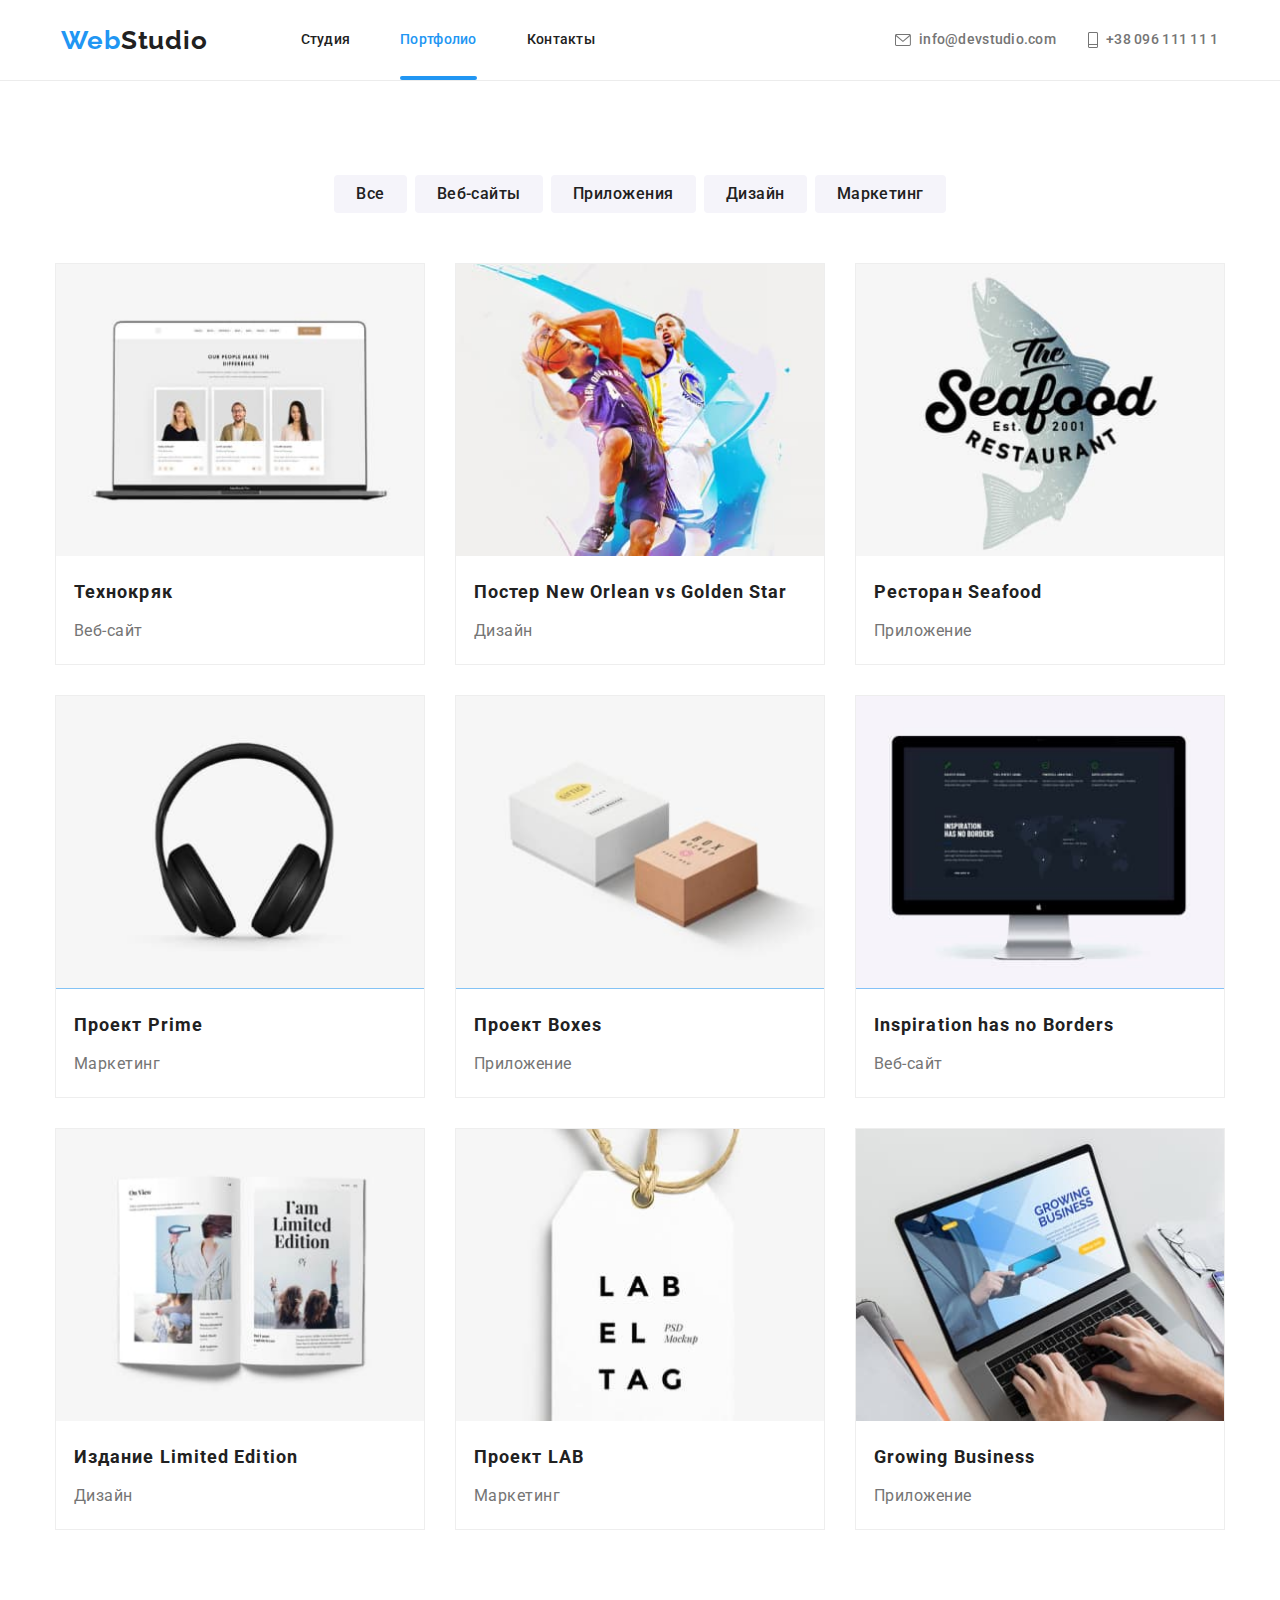
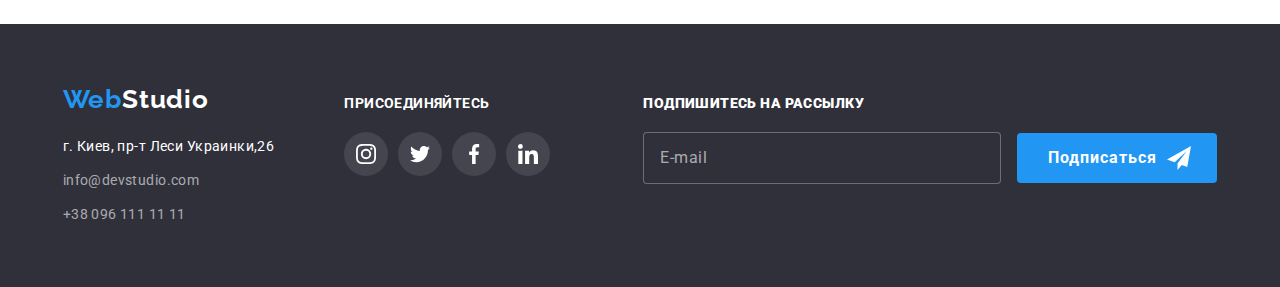
==== commit 47bf8631: "add adaptive mobile menu" ====
--- a/portfolio.html
+++ b/portfolio.html
@@ -40,7 +40,9 @@
            site-nav__link--current">Портфолио</a></li>
          <li class="site-nav__item"><a href="" class="site-nav__link">Контакты</a></li>
       </ul>
-      
+
+
+      <div class="adaptive">
       <ul class="contacts list">
          
          <li class="contacts__item">
@@ -72,6 +74,8 @@
             <a href="#" class="mobile-list__link">LinkedIn</a>
          </li>
       </ul>
+      </div>
+
       </div>
       </nav>
 </header>
--- a/css/main.min.css
+++ b/css/main.min.css
@@ -1 +1 @@
-html{-webkit-box-sizing:border-box;box-sizing:border-box}*,*::before *::after{-webkit-box-sizing:inherit;box-sizing:inherit}:root{--primary-text-color: #757575;--second-text-color: #212121;--accent-text-color: #2196F3;--accent-text-color-white: #FFFFFF;--footer-text-color: #FFFFFF99;--back-round-color: #FFFFFF;--back-round-color-footer-hero: #2F303A;--back-round-color-section: #E5E5E5;--back-round-color-team: #F5F4FA;--color-icon: #AFB1B8;--color-footer-icon-area: rgba(255, 255, 255, 0.1);--color-shadow-proects: rgba(0, 0, 0, 0.16);--cubic-bazer: cubic-bezier(0.4, 0, 0.2, 1);--overlay-color: rgba(33, 150, 243, 0.9)}body{background-color:var(--back-round-color);color:var(--primary-text-color);font-family:Roboto,Oxygen,Ubuntu,Cantarell,"Open Sans","Helvetica Neue",sans-serif;font-weight:400;font-style:normal}.list{padding:0;margin:0;list-style:none}img{display:block;width:100%;height:auto}.section{padding-top:94px;padding-bottom:94px}@media screen and (max-width: 1200px){.section{padding-top:60px;padding-bottom:60px}}.container{padding-left:15px;padding-right:15px;margin-left:auto;margin-right:auto}@media screen and (min-width: 480px){.container{width:480px}}@media screen and (min-width: 768px){.container{width:768px}}@media screen and (min-width: 1200px){.container{width:1200px}}.page-header{border-bottom-width:1px;border-bottom-style:solid;border-bottom-color:#ececec}.logo{color:var(--accent-text-color);font-family:"Raleway",sans-serif;font-style:normal;font-weight:700;font-size:26px;line-height:1.19;letter-spacing:.03em;text-decoration:none}.logo__accent{color:var(--second-text-color)}.main-nav{display:-webkit-box;display:-ms-flexbox;display:flex;-webkit-box-align:center;-ms-flex-align:center;align-items:center;-webkit-box-pack:center;-ms-flex-pack:center;justify-content:center;min-height:60px}@media screen and (max-width: 768px){.main-nav{-webkit-box-pack:justify;-ms-flex-pack:justify;justify-content:space-between}}.mobile-button{display:-webkit-inline-box;display:-ms-inline-flexbox;display:inline-flex;background-color:rgba(0,0,0,0);margin:0;padding:0;border:none;cursor:pointer;z-index:990}@media screen and (min-width: 768px){.mobile-button{display:none}}.mobile-button:hover .mobile-button__icon-open{fill:var(--accent-text-color)}.mobile-button:hover .mobile-button__icon-close{fill:var(--accent-text-color)}.mobile-button__icon-close{display:none}.mobile-button.is-open .mobile-button__icon-close{display:block}.mobile-button.is-open .mobile-button__icon-open{display:none}.cross-icon{position:fixed;top:10px;right:15px}.menu-container{background-color:#fff;padding:48px 40px;text-align:center}@media screen and (max-width: 767px){.menu-container{display:none;position:fixed;top:0;left:0;width:100vw;height:100vh;z-index:900}.menu-container.is-open{display:block}}@media screen and (min-width: 768px){.menu-container{display:-webkit-box;display:-ms-flexbox;display:flex;-webkit-box-pack:center;-ms-flex-pack:center;justify-content:center;-webkit-box-align:center;-ms-flex-align:center;align-items:center;padding:0}}@media screen and (min-width: 1200px){.menu-container{gap:300px}}.site-nav{display:-webkit-box;display:-ms-flexbox;display:flex;-webkit-box-orient:vertical;-webkit-box-direction:normal;-ms-flex-direction:column;flex-direction:column;-webkit-box-align:start;-ms-flex-align:start;align-items:flex-start}@media screen and (max-width: 768px){.site-nav{margin-bottom:306px;margin-left:0}}@media screen and (min-width: 768px){.site-nav{-webkit-box-orient:horizontal;-webkit-box-direction:normal;-ms-flex-direction:row;flex-direction:row;gap:50px;margin-left:88px;margin-bottom:0}}@media screen and (min-width: 1200px){.site-nav{margin-left:93px}}.site-nav__link{position:relative;display:block;padding-top:16px;padding-bottom:16px;font-size:40px;font-weight:500;line-height:1.17;color:var(--second-text-color);letter-spacing:.02em;text-decoration:none;-webkit-transition:color 250ms var(--cubic-bazer);transition:color 250ms var(--cubic-bazer)}@media screen and (min-width: 768px){.site-nav__link{padding-top:32px;padding-bottom:32px;font-size:14px;line-height:1.14}}.site-nav__link:hover,.site-nav__link:focus{color:var(--accent-text-color);-webkit-transition:color 250ms var(--cubic-bazer);transition:color 250ms var(--cubic-bazer)}.site-nav__link::after{content:" ";position:absolute;width:100%;height:4px;border-radius:3px;left:0;bottom:0;background-color:var(--accent-text-color);opacity:0;-webkit-transition:opacity 250ms var(--cubic-bazer);transition:opacity 250ms var(--cubic-bazer)}@media screen and (max-width: 767px){.site-nav__link::after{display:none}}.site-nav__link:hover::after{opacity:1}.site-nav__link--current::after{opacity:1}.site-nav__link--current{color:var(--accent-text-color)}.contacts{display:-webkit-box;display:-ms-flexbox;display:flex;-webkit-box-orient:vertical;-webkit-box-direction:reverse;-ms-flex-direction:column-reverse;flex-direction:column-reverse}@media screen and (max-width: 768px){.contacts{margin-bottom:64px}}@media screen and (min-width: 768px){.contacts{-webkit-box-orient:vertical;-webkit-box-direction:normal;-ms-flex-direction:column;flex-direction:column;-webkit-box-pack:center;-ms-flex-pack:center;justify-content:center;margin-bottom:0}}@media screen and (min-width: 1200px){.contacts{display:-webkit-box;display:-ms-flexbox;display:flex;-webkit-box-orient:horizontal;-webkit-box-direction:normal;-ms-flex-direction:row;flex-direction:row;-webkit-box-align:center;-ms-flex-align:center;align-items:center}}@media screen and (min-width: 768px)and (max-width: 1199px){.contacts__item{margin-left:90px}}@media screen and (min-width: 1200px){.contacts__item:first-child{margin-right:32px}}.contacts__link{display:-webkit-box;display:-ms-flexbox;display:flex;-webkit-box-align:center;-ms-flex-align:center;align-items:center;padding-top:16px;padding-bottom:16px;color:var(--primary-text-color);font-weight:500;font-size:14px;line-height:1.14;letter-spacing:.02em;text-decoration:none;-webkit-transition:color 250ms var(--cubic-bazer);transition:color 250ms var(--cubic-bazer)}@media screen and (max-width: 768px){.contacts__link{font-size:34px;line-height:1.17}}@media screen and (min-width: 768px)and (max-width: 1200px){.contacts__link{padding:5px 0px;font-size:12px;line-height:1.14}}@media screen and (min-width: 1200px){.contacts__link{padding-top:32px;padding-bottom:32px}}.contacts__link:hover,.contacts__link:focus{color:var(--accent-text-color)}.contacts__icon{fill:currentColor;margin-right:10px;display:none}.contacts__icon:hover{fill:currentColor}@media screen and (min-width: 768px){.contacts__icon{display:block}}@media screen and (min-width: 768px){.contacts__icon{margin-right:8px}}.mobile-list{display:-webkit-box;display:-ms-flexbox;display:flex}@media screen and (min-width: 768px){.mobile-list{display:none}}.mobile-list__item{border-right:1px solid rgba(33,33,33,.2);margin-right:10px}.mobile-list__link{padding-right:10px;text-decoration:none;color:var(--accent-text-color);font-size:24px}.hero{max-width:1600px;margin-left:auto;margin-right:auto;background-image:-webkit-gradient(linear, left top, right top, from(rgba(47, 48, 58, 0.4)), to(rgba(47, 48, 58, 0.4))),url("../imagesforhomwork/herobaner.jpg");background-image:linear-gradient(to right, rgba(47, 48, 58, 0.4), rgba(47, 48, 58, 0.4)),url("../imagesforhomwork/herobaner.jpg");background-size:cover;background-repeat:no-repeat;background-position:center;background-color:var(--back-round-color-footer-hero);padding-top:118px;padding-bottom:118px;text-align:center}@media screen and (max-width: 576px){.hero{background-image:-webkit-gradient(linear, left top, right top, from(rgba(47, 48, 58, 0.4)), to(rgba(47, 48, 58, 0.4))),url("../imagesforhomwork/mobile-img1x.jpg");background-image:linear-gradient(to right, rgba(47, 48, 58, 0.4), rgba(47, 48, 58, 0.4)),url("../imagesforhomwork/mobile-img1x.jpg")}}@media not all,screen and (max-width: 576px)and (-webkit-min-device-pixel-ratio: 2),screen and (max-width: 576px)and (min-resolution: 192dpi),screen and (max-width: 576px)and (min-resolution: 2dppx){.hero{background-image:-webkit-gradient(linear, left top, right top, from(rgba(47, 48, 58, 0.4)), to(rgba(47, 48, 58, 0.4))),url("../imagesforhomwork/mobile-img@2x.jpg");background-image:linear-gradient(to right, rgba(47, 48, 58, 0.4), rgba(47, 48, 58, 0.4)),url("../imagesforhomwork/mobile-img@2x.jpg")}}@media screen and (min-width: 576px){.hero{background-image:-webkit-gradient(linear, left top, right top, from(rgba(47, 48, 58, 0.4)), to(rgba(47, 48, 58, 0.4))),url("../imagesforhomwork/tablet-img1x.jpg");background-image:linear-gradient(to right, rgba(47, 48, 58, 0.4), rgba(47, 48, 58, 0.4)),url("../imagesforhomwork/tablet-img1x.jpg")}}@media not all,screen and (min-width: 576px)and (-webkit-min-device-pixel-ratio: 2),screen and (min-width: 576px)and (min-resolution: 192dpi),screen and (min-width: 576px)and (min-resolution: 2dppx){.hero{background-image:-webkit-gradient(linear, left top, right top, from(rgba(47, 48, 58, 0.4)), to(rgba(47, 48, 58, 0.4))),url("../imagesforhomwork/tablet-img@2x.jpg");background-image:linear-gradient(to right, rgba(47, 48, 58, 0.4), rgba(47, 48, 58, 0.4)),url("../imagesforhomwork/tablet-img@2x.jpg")}}@media screen and (min-width: 1200px){.hero{padding-top:200px;padding-bottom:200px;background-image:-webkit-gradient(linear, left top, right top, from(rgba(47, 48, 58, 0.4)), to(rgba(47, 48, 58, 0.4))),url("../imagesforhomwork/dekstop-img1x.jpg");background-image:linear-gradient(to right, rgba(47, 48, 58, 0.4), rgba(47, 48, 58, 0.4)),url("../imagesforhomwork/dekstop-img1x.jpg")}}@media not all,screen and (min-width: 1200px)and (-webkit-min-device-pixel-ratio: 2),screen and (min-width: 1200px)and (min-resolution: 192dpi),screen and (min-width: 1200px)and (min-resolution: 2dppx){.hero{background-image:-webkit-gradient(linear, left top, right top, from(rgba(47, 48, 58, 0.4)), to(rgba(47, 48, 58, 0.4))),url("../imagesforhomwork/dekstop-img@2x.jpg");background-image:linear-gradient(to right, rgba(47, 48, 58, 0.4), rgba(47, 48, 58, 0.4)),url("../imagesforhomwork/dekstop-img@2x.jpg")}}.hero__title{margin-top:0;margin-bottom:40px;color:var(--accent-text-color-white);font-weight:900;font-size:44px;line-height:1.36;text-align:center;letter-spacing:.06em;text-transform:uppercase}@media screen and (max-width: 1199px){.hero__title{font-size:26px;line-height:1.61}}.button-primary{letter-spacing:.06em;cursor:pointer;-webkit-box-shadow:0px 4px 4px rgba(0,0,0,.15);box-shadow:0px 4px 4px rgba(0,0,0,.15);border-radius:4px;border:none;padding-top:10px;padding-bottom:10px;padding-left:32px;padding-right:32px;background-color:var(--accent-text-color);color:var(--accent-text-color-white);font-family:inherit;font-weight:700;font-size:16px;line-height:1.87}.portfolio__title{text-align:center;margin-top:0;margin-bottom:0;position:absolute;width:1px;height:1px;margin:-1px;border:0;padding:0;clip:rect(0 0 0 0);overflow:hidden}.portfolio-list-btn{margin-bottom:30px;display:-webkit-box;display:-ms-flexbox;display:flex;-ms-flex-wrap:wrap;flex-wrap:wrap;gap:8px}@media screen and (min-width: 768px){.portfolio-list-btn{-webkit-box-pack:center;-ms-flex-pack:center;justify-content:center}}.portfolio-list-btn__item{border-radius:4px;-webkit-transition:-webkit-box-shadow 250ms var(--cubic-bazer);transition:-webkit-box-shadow 250ms var(--cubic-bazer);transition:box-shadow 250ms var(--cubic-bazer);transition:box-shadow 250ms var(--cubic-bazer), -webkit-box-shadow 250ms var(--cubic-bazer)}.portfolio-list-btn__item:hover,.portfolio-list-btn__item:focus{-webkit-transition:-webkit-box-shadow 250ms var(--cubic-bazer);transition:-webkit-box-shadow 250ms var(--cubic-bazer);transition:box-shadow 250ms var(--cubic-bazer);transition:box-shadow 250ms var(--cubic-bazer), -webkit-box-shadow 250ms var(--cubic-bazer);-webkit-box-shadow:0 2px 2px 0 rgba(0,0,0,.12),0 1px 2px 0 rgba(0,0,0,.08),0 3px 1px 0 rgba(0,0,0,.1);box-shadow:0 2px 2px 0 rgba(0,0,0,.12),0 1px 2px 0 rgba(0,0,0,.08),0 3px 1px 0 rgba(0,0,0,.1)}.button-secondary{padding:6px 22px;border-radius:4px;border:none;background-color:var(--back-round-color-team);color:var(--second-text-color);font-family:"Roboto";font-style:normal;font-weight:500;font-size:16px;line-height:1.62;text-align:center;letter-spacing:.03em;-webkit-transition:color 250ms var(--cubic-bazer),background-color 250ms var(--cubic-bazer);transition:color 250ms var(--cubic-bazer),background-color 250ms var(--cubic-bazer);cursor:pointer}.button-secondary:hover,.button-secondary:focus{-webkit-transition:color 250ms var(--cubic-bazer),background-color 250ms var(--cubic-bazer);transition:color 250ms var(--cubic-bazer),background-color 250ms var(--cubic-bazer);background-color:var(--accent-text-color);color:var(--accent-text-color-white)}.portfolio-proects{display:-webkit-box;display:-ms-flexbox;display:flex;-ms-flex-wrap:wrap;flex-wrap:wrap;gap:30px}@media screen and (min-width: 1200px){.portfolio-proects{-webkit-box-pack:center;-ms-flex-pack:center;justify-content:center}}.portfolio-proects__item{width:450px;border:1px solid #eee;-webkit-transition:-webkit-box-shadow 250ms var(--cubic-bazer);transition:-webkit-box-shadow 250ms var(--cubic-bazer);transition:box-shadow 250ms var(--cubic-bazer);transition:box-shadow 250ms var(--cubic-bazer), -webkit-box-shadow 250ms var(--cubic-bazer)}@media screen and (min-width: 768px){.portfolio-proects__item{width:354px}}@media screen and (min-width: 1200px){.portfolio-proects__item{width:370px}}.portfolio-proects__item:hover,.portfolio-proects__item:focus{-webkit-box-shadow:1px 4px 6px 0 var(--color-shadow-proects),0 4px 4px 0 rgba(0,0,0,.06),0 1px 1px 0 rgba(0,0,0,.12);box-shadow:1px 4px 6px 0 var(--color-shadow-proects),0 4px 4px 0 rgba(0,0,0,.06),0 1px 1px 0 rgba(0,0,0,.12);-webkit-transition:-webkit-box-shadow 250ms var(--cubic-bazer);transition:-webkit-box-shadow 250ms var(--cubic-bazer);transition:box-shadow 250ms var(--cubic-bazer);transition:box-shadow 250ms var(--cubic-bazer), -webkit-box-shadow 250ms var(--cubic-bazer)}.portfolio-proects__link{margin:0;padding:0;text-decoration:none}.portfolio-proects__description{padding:20px 20px}@media screen and (min-width: 768px){.portfolio-proects__description{padding:18px 18px}}.portfolio-proects__title{margin-top:0px;margin-bottom:6px;color:var(--second-text-color);font-family:"Roboto";font-style:normal;font-weight:700;font-size:18px;line-height:2;letter-spacing:.06em}.portfolio-proects__text{margin-top:0;margin-bottom:0;color:var(--primary-text-color);font-family:"Roboto";font-style:normal;font-weight:400;font-size:16px;line-height:1.87;letter-spacing:.03em}.thumb-proects{position:relative;overflow:hidden}.thumb-proects__overlay{position:absolute;top:0;left:0;width:100%;height:100%;background-color:var(--overlay-color);-webkit-transform:translateY(100%);transform:translateY(100%);-webkit-transition:-webkit-transform 250ms var(--cubic-bazer);transition:-webkit-transform 250ms var(--cubic-bazer);transition:transform 250ms var(--cubic-bazer);transition:transform 250ms var(--cubic-bazer), -webkit-transform 250ms var(--cubic-bazer);padding:63px 24px}.thumb-proects__text-overlay{padding:0;margin:0;font-family:Roboto;font-weight:400;font-size:18px;line-height:1.55;letter-spacing:3%;color:var(--accent-text-color-white)}.portfolio-proects__item:hover .thumb-proects__overlay,.portfolio-proects__item:focus .thumb-proects__overlay{-webkit-transform:translateY(0);transform:translateY(0)}.features__title{margin-top:0;margin-bottom:0;text-align:center;color:var(--second-text-color);font-weight:700;font-size:14px;line-height:1.1;letter-spacing:.03em;text-transform:uppercase;visibility:hidden}@media screen and (min-width: 768px){.features-list{display:-webkit-box;display:-ms-flexbox;display:flex;-ms-flex-wrap:wrap;flex-wrap:wrap;margin:-15px}}@media screen and (max-width: 767px){.features-list__item:not(:last-child){margin-bottom:30px}}@media screen and (min-width: 768px){.features-list__item{width:calc((100% - 60px)/2);margin:15px}}@media screen and (min-width: 1200px){.features-list__item{width:calc((100% - 120px)/4);margin:15px}}.features-list__title{margin-top:0;margin-bottom:10px;color:var(--second-text-color);font-weight:700;font-size:14px;line-height:1.14;letter-spacing:.03em;text-transform:uppercase}.features-list__text{margin-top:0;margin-bottom:0;color:var(--primary-text-color);font-weight:400;font-size:14px;line-height:1.71;letter-spacing:.03em}.features-list__icon{height:120px;display:-webkit-box;display:-ms-flexbox;display:flex;-webkit-box-pack:center;-ms-flex-pack:center;justify-content:center;-webkit-box-align:center;-ms-flex-align:center;align-items:center;background-color:var(--back-round-color-team);margin-bottom:30px;border-radius:4px}.work{padding-top:0;padding-bottom:94px}.work__title{margin-top:0;margin-bottom:50px;color:var(--second-text-color);font-weight:700;font-size:36px;line-height:1.16;text-align:center;letter-spacing:.03em}@media screen and (max-width: 1200px){.work{display:none}}@media screen and (min-width: 1200px){.work{display:block}}.job-list{display:-webkit-box;display:-ms-flexbox;display:flex;-ms-flex-wrap:wrap;flex-wrap:wrap}.job-list__item{position:relative;overflow:hidden}.job-list__item:not(:last-child):not(:last-child){margin-right:30px}.job-list__image{display:block}.job-list__text{display:-webkit-box;display:-ms-flexbox;display:flex;-webkit-box-pack:center;-ms-flex-pack:center;justify-content:center;-webkit-box-align:center;-ms-flex-align:center;align-items:center;position:absolute;width:100%;height:70px;color:var(--accent-text-color-white);background-color:rgba(47,48,58,.8);left:0;bottom:0;margin:0;font-family:"Roboto";font-style:normal;font-weight:700;font-size:14px;line-height:1.14;letter-spacing:.03em;text-transform:uppercase}.team{background-color:var(--back-round-color-team)}.team__title{margin-top:0;margin-bottom:50px;color:var(--second-text-color);font-weight:700;font-size:36px;line-height:1.16;text-align:center;letter-spacing:.03em}@media screen and (max-width: 1199px){.team__title{margin-bottom:30px;font-size:28px}}.team-members{-webkit-box-pack:center;-ms-flex-pack:center;justify-content:center;text-align:center}@media screen and (min-width: 768px){.team-members{display:-webkit-box;display:-ms-flexbox;display:flex;-ms-flex-wrap:wrap;flex-wrap:wrap;margin:-15px}}.team-members__card{background-color:var(--back-round-color);-webkit-box-shadow:0px 1px 3px rgba(0,0,0,.12),0px 1px 1px rgba(0,0,0,.14),0px 2px 1px rgba(0,0,0,.2);box-shadow:0px 1px 3px rgba(0,0,0,.12),0px 1px 1px rgba(0,0,0,.14),0px 2px 1px rgba(0,0,0,.2);border-radius:0px 0px 4px 4px}@media screen and (max-width: 767px){.team-members__card:not(:last-child){margin-bottom:30px}}@media screen and (min-width: 768px){.team-members__card{width:calc((100% - 60px)/2);margin:15px}}@media screen and (min-width: 1200px){.team-members__card{width:calc((100% - 120px)/4);margin:15px}}.team-members__thumb{width:100%;margin-bottom:30px}.team-members__title{margin-top:0;margin-bottom:10px;color:var(--second-text-color);font-weight:500;font-size:16px;line-height:1.18;letter-spacing:.03em}.team-members__text{margin-top:0;margin-bottom:0;color:var(--primary-text-color);font-weight:400;font-size:16px;line-height:1.18;letter-spacing:.03em;margin-bottom:16px}.social-net{display:-webkit-box;display:-ms-flexbox;display:flex;list-style:none;padding-bottom:30px;-webkit-box-pack:center;-ms-flex-pack:center;justify-content:center}.social-net__link{display:-webkit-box;display:-ms-flexbox;display:flex;-webkit-box-pack:center;-ms-flex-pack:center;justify-content:center;-webkit-box-align:center;-ms-flex-align:center;align-items:center;width:44px;height:44px;border-radius:50% 50%;color:var(--color-icon);-webkit-transition:color 250ms var(--cubic-bazer),background-color 250ms var(--cubic-bazer);transition:color 250ms var(--cubic-bazer),background-color 250ms var(--cubic-bazer)}.social-net__link:hover,.social-net__link:focus{-webkit-transition:color 250ms var(--cubic-bazer),background-color 250ms var(--cubic-bazer);transition:color 250ms var(--cubic-bazer),background-color 250ms var(--cubic-bazer);color:var(--accent-text-color-white);background-color:var(--accent-text-color)}.social-net__icon{fill:currentColor}.clients__title{margin-top:0;margin-bottom:50px;color:var(--second-text-color);font-weight:700;font-size:36px;line-height:1.16;text-align:center;letter-spacing:.03em}@media screen and (max-width: 1199px){.clients__title{margin-bottom:30px;font-size:28px}}.constant-clients{display:-webkit-box;display:-ms-flexbox;display:flex;list-style:none;-webkit-box-pack:center;-ms-flex-pack:center;justify-content:center;margin:-15px}@media screen and (max-width: 1199px){.constant-clients{-ms-flex-wrap:wrap;flex-wrap:wrap}}.constant-clients__item{margin:15px}@media screen and (max-width: 767px){.constant-clients__item{width:calc((100% - 60px)/2)}}@media screen and (min-width: 768px)and (max-width: 1199px){.constant-clients__item{width:calc((100% - 90px)/3)}}@media screen and (min-width: 1200px){.constant-clients__item{width:calc(100% - 30px)}}.constant-clients__link{display:-webkit-box;display:-ms-flexbox;display:flex;-webkit-box-pack:center;-ms-flex-pack:center;justify-content:center;-webkit-box-align:center;-ms-flex-align:center;align-items:center;width:100%;height:92px;border:1px solid var(--color-icon);border-radius:4px;color:var(--color-icon);-webkit-transition:color 250ms var(--cubic-bazer),border-color 250ms var(--cubic-bazer);transition:color 250ms var(--cubic-bazer),border-color 250ms var(--cubic-bazer)}.constant-clients__link:hover,.constant-clients__link:focus{-webkit-transition:color 250ms var(--cubic-bazer),border-color 250ms var(--cubic-bazer);transition:color 250ms var(--cubic-bazer),border-color 250ms var(--cubic-bazer);color:var(--accent-text-color);border-color:var(--accent-text-color)}.constant-clients__icon:nth-child(-n+6){fill:currentColor}.footer{padding-top:60px;padding-bottom:60px;background-color:var(--back-round-color-footer-hero)}@media screen and (max-width: 1199px){.footer__navigation{display:-webkit-box;display:-ms-flexbox;display:flex;-ms-flex-wrap:wrap;flex-wrap:wrap;-webkit-box-pack:center;-ms-flex-pack:center;justify-content:center;-webkit-box-align:baseline;-ms-flex-align:baseline;align-items:baseline;-webkit-column-gap:165px;-moz-column-gap:165px;column-gap:165px}}@media screen and (min-width: 1200px){.footer__navigation{display:-webkit-box;display:-ms-flexbox;display:flex;-ms-flex-wrap:nowrap;flex-wrap:nowrap;-webkit-box-align:baseline;-ms-flex-align:baseline;align-items:baseline;-webkit-box-pack:center;-ms-flex-pack:center;justify-content:center}}.logo__footer-accent{margin-top:0;margin-bottom:0;color:var(--accent-text-color-white)}.footer-main{text-align:center}@media screen and (max-width: 1199px){.footer-main{margin-bottom:60px}}@media screen and (min-width: 1200px){.footer-main{text-align:left}}.footer-main__text{margin-top:20px;margin-bottom:10px;color:var(--accent-text-color-white);font-weight:400;font-size:14px;line-height:1.71;letter-spacing:.03em}.address-list__item:not(:last-child){margin-bottom:10px}.address-list__link{color:var(--footer-text-color);font-style:normal;font-weight:400;font-size:14px;line-height:1.71;letter-spacing:.03em;text-decoration:none;-webkit-transition:color 250ms var(--cubic-bazer);transition:color 250ms var(--cubic-bazer)}.address-list__link:hover,.address-list__link:focus{-webkit-transition:color 250ms var(--cubic-bazer);transition:color 250ms var(--cubic-bazer);color:var(--accent-text-color)}.footer-join{display:-webkit-box;display:-ms-flexbox;display:flex;-webkit-box-orient:vertical;-webkit-box-direction:normal;-ms-flex-direction:column;flex-direction:column;-webkit-box-align:center;-ms-flex-align:center;align-items:center;margin-bottom:60px}@media screen and (min-width: 768px){.footer-join{margin-bottom:0}}@media screen and (min-width: 1200px){.footer-join{margin-left:70px;-webkit-box-align:start;-ms-flex-align:start;align-items:flex-start}}.footer-join__title{font-family:Roboto;font-weight:700;font-style:normal;font-size:14px;color:var(--accent-text-color-white);text-transform:uppercase;line-height:1.14;letter-spacing:.03em;margin-top:0}.social-net{display:-webkit-box;display:-ms-flexbox;display:flex}.social-net__footer{list-style:none;margin-top:20px;padding:0}.social-net__item:not(:last-child){margin-right:10px}.social-net__link--footer{color:var(--accent-text-color-white);background-color:var(--color-footer-icon-area)}.social-net__icon--footer{fill:currentColor}@media screen and (max-width: 1199px){.footer-form{text-align:center}}@media screen and (min-width: 1200px){.footer-form{-webkit-box-align:end;-ms-flex-align:end;align-items:flex-end;margin-left:93px}}.footer-form__text{margin-top:0;margin-bottom:20px;font-size:14px;font-weight:900;line-height:1.14;letter-spacing:.03em;color:var(--accent-text-color-white);text-transform:uppercase}.footer-form__input{border:1px solid rgba(255,255,255,.3);border-radius:4px;background-color:var(--back-round-color-footer-hero);padding:16px 16px;-webkit-transition:border-color 250ms var(--cubic-bazer);transition:border-color 250ms var(--cubic-bazer);color:var(--accent-text-color-white)}@media screen and (min-width: 480px){.footer-form__input{width:450px}}@media screen and (min-width: 1200px){.footer-form__input{width:358px}}.footer-form__input::-webkit-input-placeholder{font-weight:400;font-size:16px;line-height:1.25;letter-spacing:.03em;color:rgba(255,255,255,.6)}.footer-form__input::-moz-placeholder{font-weight:400;font-size:16px;line-height:1.25;letter-spacing:.03em;color:rgba(255,255,255,.6)}.footer-form__input:-ms-input-placeholder{font-weight:400;font-size:16px;line-height:1.25;letter-spacing:.03em;color:rgba(255,255,255,.6)}.footer-form__input::-ms-input-placeholder{font-weight:400;font-size:16px;line-height:1.25;letter-spacing:.03em;color:rgba(255,255,255,.6)}.footer-form__input::placeholder{font-weight:400;font-size:16px;line-height:1.25;letter-spacing:.03em;color:rgba(255,255,255,.6)}.footer-form__input:hover,.footer-form__input:focus{border-color:var(--accent-text-color);outline:none}@media screen and (max-width: 1199px){.form-two{display:-webkit-box;display:-ms-flexbox;display:flex;-webkit-box-orient:vertical;-webkit-box-direction:normal;-ms-flex-direction:column;flex-direction:column;-webkit-box-align:center;-ms-flex-align:center;align-items:center}}.button-footer{position:relative;height:50px;width:200px;color:var(--accent-text-color-white);background-color:var(--accent-text-color);font-family:inherit;font-weight:700;font-size:16px;border-radius:4px;border:0;margin-top:20px;padding-top:10px;padding-bottom:10px;padding-left:30px;padding-right:60px;line-height:1.87;letter-spacing:.06em;cursor:pointer}@media screen and (min-width: 1200px){.button-footer{margin-top:0;margin-left:12px}}.button-footer__icon{margin-left:10px;top:50%;left:70%;-webkit-transform:translateY(-50%);transform:translateY(-50%);position:absolute}.backdrop{position:fixed;width:100%;height:100%;left:0;top:0;background:rgba(0,0,0,.2);opacity:1;-webkit-transition:opacity 250ms var(--cubic-bazer);transition:opacity 250ms var(--cubic-bazer);overflow-y:scroll}.backdrop.is-hidden{opacity:0;pointer-events:none}.backdrop.is-hidden .modal{-webkit-transform:scale(1.1) translate(-50%, -50%);transform:scale(1.1) translate(-50%, -50%)}.modal{position:absolute;top:50%;left:50%;-webkit-transform:scale(1) translate(-50%, -50%);transform:scale(1) translate(-50%, -50%)}.modal{-webkit-transition:-webkit-transform 250ms var(--cubic-bazer);transition:-webkit-transform 250ms var(--cubic-bazer);transition:transform 250ms var(--cubic-bazer);transition:transform 250ms var(--cubic-bazer), -webkit-transform 250ms var(--cubic-bazer);background-color:var(--back-round-color);-webkit-box-shadow:0px 1px 3px rgba(0,0,0,.12),0px 1px 1px rgba(0,0,0,.14),0px 2px 1px rgba(0,0,0,.2);box-shadow:0px 1px 3px rgba(0,0,0,.12),0px 1px 1px rgba(0,0,0,.14),0px 2px 1px rgba(0,0,0,.2);border-radius:4px}@media screen and (min-width: 480px)and (max-width: 1199px){.modal{width:450px}}@media screen and (min-width: 1200px){.modal{min-width:528px;min-height:581px}}.modal__button-close{position:absolute;display:-webkit-box;display:-ms-flexbox;display:flex;-webkit-box-pack:center;-ms-flex-pack:center;justify-content:center;-webkit-box-align:center;-ms-flex-align:center;align-items:center;width:30px;height:30px;top:8px;right:8px;background-color:var(--back-round-color);border:1px solid rgba(0,0,0,.1);border-radius:50%;margin:0;padding:0;cursor:pointer;color:#212121;-webkit-transition:color 250ms var(--cubic-bazer);transition:color 250ms var(--cubic-bazer)}.modal__button-close:hover{color:var(--accent-text-color);-webkit-transition:color 250ms var(--cubic-bazer);transition:color 250ms var(--cubic-bazer)}.modal__close-icon{fill:currentColor}.modal-inner{padding:40px 40px}.modal-inner__title{margin-top:0;margin-bottom:12px;font-family:Roboto;font-weight:700;font-size:20px;line-height:1.15;color:var(--second-text-color);text-align:center;letter-spacing:.03rem}.form-field{display:-webkit-box;display:-ms-flexbox;display:flex;-webkit-box-orient:vertical;-webkit-box-direction:normal;-ms-flex-direction:column;flex-direction:column;margin-bottom:10px}.form-field:nth-child(4){margin-bottom:0}.form-field__label{font-size:12px;line-height:1.16;font-weight:400;margin-bottom:4px;color:var(--primary-text-color)}.form-field__input{width:100%;height:40px;border:1px solid rgba(33,33,33,.2);border-radius:4px;padding-left:2rem;padding-top:.875rem;padding-bottom:.875rem;padding-right:.875rem;-webkit-transition:border 250ms var(--cubic-bazer);transition:border 250ms var(--cubic-bazer)}.form-field__inner{position:relative}.form-field__icon{position:absolute;top:50%;left:1rem;-webkit-transform:translateY(-50%);transform:translateY(-50%);fill:var(--second-text-color);-webkit-transition:fill 250ms var(--cubic-bazer);transition:fill 250ms var(--cubic-bazer)}.form-field__input:focus,.form-field__input:hover,.form-field__input:hover+.form-field__icon,.form-field__input:focus+.form-field__icon{fill:#2196f3;border-color:#2196f3;outline:none}.form-field__textarea{width:100%;height:120px;padding:.875rem .875rem;border:1px solid rgba(33,33,33,.2);border-radius:4px;resize:none;-webkit-transition:border 259ms var(--cubic-bazer);transition:border 259ms var(--cubic-bazer)}.form-field__textarea:focus,.form-field__textarea:hover{border-color:#2196f3;outline:none}.form-field__textarea::-webkit-input-placeholder{font-weight:400;font-size:14px;line-height:1.14;color:rgba(117,117,117,.5);letter-spacing:.01rem}.form-field__textarea::-moz-placeholder{font-weight:400;font-size:14px;line-height:1.14;color:rgba(117,117,117,.5);letter-spacing:.01rem}.form-field__textarea:-ms-input-placeholder{font-weight:400;font-size:14px;line-height:1.14;color:rgba(117,117,117,.5);letter-spacing:.01rem}.form-field__textarea::-ms-input-placeholder{font-weight:400;font-size:14px;line-height:1.14;color:rgba(117,117,117,.5);letter-spacing:.01rem}.form-field__textarea::placeholder{font-weight:400;font-size:14px;line-height:1.14;color:rgba(117,117,117,.5);letter-spacing:.01rem}.check-box__label{position:relative;display:-webkit-box;display:-ms-flexbox;display:flex;-webkit-box-pack:center;-ms-flex-pack:center;justify-content:center;-webkit-box-align:center;-ms-flex-align:center;align-items:center;color:var(--primary-text-color);font-size:14px;line-height:1.71;letter-spacing:.06em;margin-top:20px;margin-bottom:30px;padding-left:8px}@media screen and (max-width: 1199px){.check-box__label{font-size:11.5px;padding-left:12.5px}}.check-box__link{text-decoration:underline;color:var(--accent-text-color)}.check-box__input{position:absolute;width:1px;height:1px;margin:-1px;border:0;padding:0;clip:rect(0 0 0 0);overflow:hidden}.check-box__icon{opacity:0;-webkit-transition:opacity 250ms var(--cubic-bazer);transition:opacity 250ms var(--cubic-bazer);width:16px;height:16px;border-radius:2px;background-color:#fff;-webkit-transition:background-color 250ms var(--cubic-bazer);transition:background-color 250ms var(--cubic-bazer);border:2px solid var(--second-text-color);-webkit-transition:border 250ms var(--cubic-bazer);transition:border 250ms var(--cubic-bazer);position:absolute;top:50%;left:0;-webkit-transform:translateY(-50%);transform:translateY(-50%)}.check-box__input:checked+.check-box__icon{opacity:1;-webkit-transition:opacity 250ms var(--cubic-bazer);transition:opacity 250ms var(--cubic-bazer);background-color:#2196f3;-webkit-transition:background-color 250ms var(--cubic-bazer);transition:background-color 250ms var(--cubic-bazer);border-color:#2196f3;-webkit-transition:border 250ms var(--cubic-bazer);transition:border 250ms var(--cubic-bazer)}.check-box__icon1{position:absolute;top:50%;left:0;-webkit-transform:translateY(-50%);transform:translateY(-50%);opacity:1;-webkit-transition:opacity 250ms var(--cubic-bazer);transition:opacity 250ms var(--cubic-bazer)}.check-box__input:checked~.check-box__icon1{opacity:0;-webkit-transition:opacity 250ms var(--cubic-bazer);transition:opacity 250ms var(--cubic-bazer)}.send-button{display:block;margin-left:auto;margin-right:auto;height:50px;width:200px;color:var(--accent-text-color-white);background-color:var(--accent-text-color);font-family:inherit;font-weight:700;font-size:16px;-webkit-box-shadow:0px 4px 4px 0px rgba(0,0,0,.15);box-shadow:0px 4px 4px 0px rgba(0,0,0,.15);border-radius:4px;border:0;padding-top:10px;padding-bottom:10px;padding-left:55px;padding-right:55px;line-height:1.87;letter-spacing:.06em;cursor:pointer}/*# sourceMappingURL=main.min.css.map */+html{-webkit-box-sizing:border-box;box-sizing:border-box}*,*::before *::after{-webkit-box-sizing:inherit;box-sizing:inherit}:root{--primary-text-color: #757575;--second-text-color: #212121;--accent-text-color: #2196F3;--accent-text-color-white: #FFFFFF;--footer-text-color: #FFFFFF99;--back-round-color: #FFFFFF;--back-round-color-footer-hero: #2F303A;--back-round-color-section: #E5E5E5;--back-round-color-team: #F5F4FA;--color-icon: #AFB1B8;--color-footer-icon-area: rgba(255, 255, 255, 0.1);--color-shadow-proects: rgba(0, 0, 0, 0.16);--cubic-bazer: cubic-bezier(0.4, 0, 0.2, 1);--overlay-color: rgba(33, 150, 243, 0.9)}body{background-color:var(--back-round-color);color:var(--primary-text-color);font-family:Roboto,Oxygen,Ubuntu,Cantarell,"Open Sans","Helvetica Neue",sans-serif;font-weight:400;font-style:normal}.list{padding:0;margin:0;list-style:none}img{display:block;width:100%;height:auto}.section{padding-top:94px;padding-bottom:94px}@media screen and (max-width: 1200px){.section{padding-top:60px;padding-bottom:60px}}.container{padding-left:15px;padding-right:15px;margin-left:auto;margin-right:auto}@media screen and (min-width: 480px){.container{width:480px}}@media screen and (min-width: 768px){.container{width:768px}}@media screen and (min-width: 1200px){.container{width:1200px}}.page-header{border-bottom-width:1px;border-bottom-style:solid;border-bottom-color:#ececec}.logo{color:var(--accent-text-color);font-family:"Raleway",sans-serif;font-style:normal;font-weight:700;font-size:26px;line-height:1.19;letter-spacing:.03em;text-decoration:none}.logo__accent{color:var(--second-text-color)}.main-nav{display:-webkit-box;display:-ms-flexbox;display:flex;-webkit-box-align:center;-ms-flex-align:center;align-items:center;-webkit-box-pack:center;-ms-flex-pack:center;justify-content:center;min-height:60px}@media screen and (max-width: 768px){.main-nav{-webkit-box-pack:justify;-ms-flex-pack:justify;justify-content:space-between}}.mobile-button{display:-webkit-inline-box;display:-ms-inline-flexbox;display:inline-flex;background-color:rgba(0,0,0,0);margin:0;padding:0;border:none;cursor:pointer;z-index:990}@media screen and (min-width: 768px){.mobile-button{display:none}}.mobile-button:hover .mobile-button__icon-open{fill:var(--accent-text-color)}.mobile-button:hover .mobile-button__icon-close{fill:var(--accent-text-color)}.mobile-button__icon-close{display:none}.mobile-button.is-open .mobile-button__icon-close{display:block}.mobile-button.is-open .mobile-button__icon-open{display:none}.cross-icon{position:fixed;top:10px;right:15px}.menu-container{background-color:#fff;padding:48px 40px;text-align:center}@media screen and (max-width: 767px){.menu-container{display:none;position:fixed;top:0;left:0;width:100vw;height:100vh;z-index:900}.menu-container.is-open{display:-webkit-box;display:-ms-flexbox;display:flex;-webkit-box-orient:vertical;-webkit-box-direction:normal;-ms-flex-direction:column;flex-direction:column;-webkit-box-pack:justify;-ms-flex-pack:justify;justify-content:space-between}}@media screen and (min-width: 768px){.menu-container{display:-webkit-box;display:-ms-flexbox;display:flex;-webkit-box-pack:center;-ms-flex-pack:center;justify-content:center;-webkit-box-align:center;-ms-flex-align:center;align-items:center;padding:0}}@media screen and (min-width: 1200px){.menu-container{gap:300px}}.site-nav{display:-webkit-box;display:-ms-flexbox;display:flex;-webkit-box-orient:vertical;-webkit-box-direction:normal;-ms-flex-direction:column;flex-direction:column;-webkit-box-align:start;-ms-flex-align:start;align-items:flex-start}@media screen and (max-width: 768px){.site-nav{margin-left:0}}@media screen and (min-width: 768px){.site-nav{-webkit-box-orient:horizontal;-webkit-box-direction:normal;-ms-flex-direction:row;flex-direction:row;gap:50px;margin-left:88px;margin-bottom:0}}@media screen and (min-width: 1200px){.site-nav{margin-left:93px}}.site-nav__link{position:relative;display:block;padding-top:16px;padding-bottom:16px;font-size:40px;font-weight:500;line-height:1.17;color:var(--second-text-color);letter-spacing:.02em;text-decoration:none;-webkit-transition:color 250ms var(--cubic-bazer);transition:color 250ms var(--cubic-bazer)}@media screen and (min-width: 768px){.site-nav__link{padding-top:32px;padding-bottom:32px;font-size:14px;line-height:1.14}}.site-nav__link:hover,.site-nav__link:focus{color:var(--accent-text-color);-webkit-transition:color 250ms var(--cubic-bazer);transition:color 250ms var(--cubic-bazer)}.site-nav__link::after{content:" ";position:absolute;width:100%;height:4px;border-radius:3px;left:0;bottom:0;background-color:var(--accent-text-color);opacity:0;-webkit-transition:opacity 250ms var(--cubic-bazer);transition:opacity 250ms var(--cubic-bazer)}@media screen and (max-width: 767px){.site-nav__link::after{display:none}}.site-nav__link:hover::after{opacity:1}.site-nav__link--current::after{opacity:1}.site-nav__link--current{color:var(--accent-text-color)}.contacts{display:-webkit-box;display:-ms-flexbox;display:flex;-webkit-box-orient:vertical;-webkit-box-direction:reverse;-ms-flex-direction:column-reverse;flex-direction:column-reverse}@media screen and (max-width: 768px){.contacts{margin-bottom:64px}}@media screen and (min-width: 768px){.contacts{-webkit-box-orient:vertical;-webkit-box-direction:normal;-ms-flex-direction:column;flex-direction:column;-webkit-box-pack:center;-ms-flex-pack:center;justify-content:center;margin-bottom:0}}@media screen and (min-width: 1200px){.contacts{display:-webkit-box;display:-ms-flexbox;display:flex;-webkit-box-orient:horizontal;-webkit-box-direction:normal;-ms-flex-direction:row;flex-direction:row;-webkit-box-align:center;-ms-flex-align:center;align-items:center}}@media screen and (min-width: 768px)and (max-width: 1199px){.contacts__item{margin-left:90px}}@media screen and (min-width: 1200px){.contacts__item:first-child{margin-right:32px}}.contacts__link{display:-webkit-box;display:-ms-flexbox;display:flex;-webkit-box-align:center;-ms-flex-align:center;align-items:center;padding-top:16px;padding-bottom:16px;color:var(--primary-text-color);font-weight:500;font-size:14px;line-height:1.14;letter-spacing:.02em;text-decoration:none;-webkit-transition:color 250ms var(--cubic-bazer);transition:color 250ms var(--cubic-bazer)}@media screen and (max-width: 768px){.contacts__link{font-size:34px;line-height:1.17}}@media screen and (min-width: 768px)and (max-width: 1200px){.contacts__link{padding:5px 0px;font-size:12px;line-height:1.14}}@media screen and (min-width: 1200px){.contacts__link{padding-top:32px;padding-bottom:32px}}.contacts__link:hover,.contacts__link:focus{color:var(--accent-text-color)}.contacts__icon{fill:currentColor;margin-right:10px;display:none}.contacts__icon:hover{fill:currentColor}@media screen and (min-width: 768px){.contacts__icon{display:block}}@media screen and (min-width: 768px){.contacts__icon{margin-right:8px}}.mobile-list{display:-webkit-box;display:-ms-flexbox;display:flex}@media screen and (min-width: 768px){.mobile-list{display:none}}.mobile-list__item{border-right:1px solid rgba(33,33,33,.2);margin-right:10px}.mobile-list__link{padding-right:10px;text-decoration:none;color:var(--accent-text-color);font-weight:500;font-size:18px;line-height:1.2}.hero{max-width:1600px;margin-left:auto;margin-right:auto;background-image:-webkit-gradient(linear, left top, right top, from(rgba(47, 48, 58, 0.4)), to(rgba(47, 48, 58, 0.4))),url("../imagesforhomwork/herobaner.jpg");background-image:linear-gradient(to right, rgba(47, 48, 58, 0.4), rgba(47, 48, 58, 0.4)),url("../imagesforhomwork/herobaner.jpg");background-size:cover;background-repeat:no-repeat;background-position:center;background-color:var(--back-round-color-footer-hero);padding-top:118px;padding-bottom:118px;text-align:center}@media screen and (max-width: 576px){.hero{background-image:-webkit-gradient(linear, left top, right top, from(rgba(47, 48, 58, 0.4)), to(rgba(47, 48, 58, 0.4))),url("../imagesforhomwork/mobile-img1x.jpg");background-image:linear-gradient(to right, rgba(47, 48, 58, 0.4), rgba(47, 48, 58, 0.4)),url("../imagesforhomwork/mobile-img1x.jpg")}}@media not all,screen and (max-width: 576px)and (-webkit-min-device-pixel-ratio: 2),screen and (max-width: 576px)and (min-resolution: 192dpi),screen and (max-width: 576px)and (min-resolution: 2dppx){.hero{background-image:-webkit-gradient(linear, left top, right top, from(rgba(47, 48, 58, 0.4)), to(rgba(47, 48, 58, 0.4))),url("../imagesforhomwork/mobile-img@2x.jpg");background-image:linear-gradient(to right, rgba(47, 48, 58, 0.4), rgba(47, 48, 58, 0.4)),url("../imagesforhomwork/mobile-img@2x.jpg")}}@media screen and (min-width: 576px){.hero{background-image:-webkit-gradient(linear, left top, right top, from(rgba(47, 48, 58, 0.4)), to(rgba(47, 48, 58, 0.4))),url("../imagesforhomwork/tablet-img1x.jpg");background-image:linear-gradient(to right, rgba(47, 48, 58, 0.4), rgba(47, 48, 58, 0.4)),url("../imagesforhomwork/tablet-img1x.jpg")}}@media not all,screen and (min-width: 576px)and (-webkit-min-device-pixel-ratio: 2),screen and (min-width: 576px)and (min-resolution: 192dpi),screen and (min-width: 576px)and (min-resolution: 2dppx){.hero{background-image:-webkit-gradient(linear, left top, right top, from(rgba(47, 48, 58, 0.4)), to(rgba(47, 48, 58, 0.4))),url("../imagesforhomwork/tablet-img@2x.jpg");background-image:linear-gradient(to right, rgba(47, 48, 58, 0.4), rgba(47, 48, 58, 0.4)),url("../imagesforhomwork/tablet-img@2x.jpg")}}@media screen and (min-width: 1200px){.hero{padding-top:200px;padding-bottom:200px;background-image:-webkit-gradient(linear, left top, right top, from(rgba(47, 48, 58, 0.4)), to(rgba(47, 48, 58, 0.4))),url("../imagesforhomwork/dekstop-img1x.jpg");background-image:linear-gradient(to right, rgba(47, 48, 58, 0.4), rgba(47, 48, 58, 0.4)),url("../imagesforhomwork/dekstop-img1x.jpg")}}@media not all,screen and (min-width: 1200px)and (-webkit-min-device-pixel-ratio: 2),screen and (min-width: 1200px)and (min-resolution: 192dpi),screen and (min-width: 1200px)and (min-resolution: 2dppx){.hero{background-image:-webkit-gradient(linear, left top, right top, from(rgba(47, 48, 58, 0.4)), to(rgba(47, 48, 58, 0.4))),url("../imagesforhomwork/dekstop-img@2x.jpg");background-image:linear-gradient(to right, rgba(47, 48, 58, 0.4), rgba(47, 48, 58, 0.4)),url("../imagesforhomwork/dekstop-img@2x.jpg")}}.hero__title{margin-top:0;margin-bottom:40px;color:var(--accent-text-color-white);font-weight:900;font-size:44px;line-height:1.36;text-align:center;letter-spacing:.06em;text-transform:uppercase}@media screen and (max-width: 1199px){.hero__title{font-size:26px;line-height:1.61}}.button-primary{letter-spacing:.06em;cursor:pointer;-webkit-box-shadow:0px 4px 4px rgba(0,0,0,.15);box-shadow:0px 4px 4px rgba(0,0,0,.15);border-radius:4px;border:none;padding-top:10px;padding-bottom:10px;padding-left:32px;padding-right:32px;background-color:var(--accent-text-color);color:var(--accent-text-color-white);font-family:inherit;font-weight:700;font-size:16px;line-height:1.87}.portfolio__title{text-align:center;margin-top:0;margin-bottom:0;position:absolute;width:1px;height:1px;margin:-1px;border:0;padding:0;clip:rect(0 0 0 0);overflow:hidden}.portfolio-list-btn{margin-bottom:30px;display:-webkit-box;display:-ms-flexbox;display:flex;-ms-flex-wrap:wrap;flex-wrap:wrap;gap:8px}@media screen and (min-width: 1200px){.portfolio-list-btn{margin-bottom:50px}}@media screen and (min-width: 768px){.portfolio-list-btn{-webkit-box-pack:center;-ms-flex-pack:center;justify-content:center}}.portfolio-list-btn__item{border-radius:4px;-webkit-transition:-webkit-box-shadow 250ms var(--cubic-bazer);transition:-webkit-box-shadow 250ms var(--cubic-bazer);transition:box-shadow 250ms var(--cubic-bazer);transition:box-shadow 250ms var(--cubic-bazer), -webkit-box-shadow 250ms var(--cubic-bazer)}.portfolio-list-btn__item:hover,.portfolio-list-btn__item:focus{-webkit-transition:-webkit-box-shadow 250ms var(--cubic-bazer);transition:-webkit-box-shadow 250ms var(--cubic-bazer);transition:box-shadow 250ms var(--cubic-bazer);transition:box-shadow 250ms var(--cubic-bazer), -webkit-box-shadow 250ms var(--cubic-bazer);-webkit-box-shadow:0 2px 2px 0 rgba(0,0,0,.12),0 1px 2px 0 rgba(0,0,0,.08),0 3px 1px 0 rgba(0,0,0,.1);box-shadow:0 2px 2px 0 rgba(0,0,0,.12),0 1px 2px 0 rgba(0,0,0,.08),0 3px 1px 0 rgba(0,0,0,.1)}.button-secondary{padding:6px 22px;border-radius:4px;border:none;background-color:var(--back-round-color-team);color:var(--second-text-color);font-family:"Roboto";font-style:normal;font-weight:500;font-size:16px;line-height:1.62;text-align:center;letter-spacing:.03em;-webkit-transition:color 250ms var(--cubic-bazer),background-color 250ms var(--cubic-bazer);transition:color 250ms var(--cubic-bazer),background-color 250ms var(--cubic-bazer);cursor:pointer}.button-secondary:hover,.button-secondary:focus{-webkit-transition:color 250ms var(--cubic-bazer),background-color 250ms var(--cubic-bazer);transition:color 250ms var(--cubic-bazer),background-color 250ms var(--cubic-bazer);background-color:var(--accent-text-color);color:var(--accent-text-color-white)}.portfolio-proects{display:-webkit-box;display:-ms-flexbox;display:flex;-ms-flex-wrap:wrap;flex-wrap:wrap;gap:30px}@media screen and (min-width: 1200px){.portfolio-proects{-webkit-box-pack:center;-ms-flex-pack:center;justify-content:center}}.portfolio-proects__item{width:450px;border:1px solid #eee;-webkit-transition:-webkit-box-shadow 250ms var(--cubic-bazer);transition:-webkit-box-shadow 250ms var(--cubic-bazer);transition:box-shadow 250ms var(--cubic-bazer);transition:box-shadow 250ms var(--cubic-bazer), -webkit-box-shadow 250ms var(--cubic-bazer)}@media screen and (min-width: 768px){.portfolio-proects__item{width:354px}}@media screen and (min-width: 1200px){.portfolio-proects__item{width:370px}}.portfolio-proects__item:hover,.portfolio-proects__item:focus{-webkit-box-shadow:1px 4px 6px 0 var(--color-shadow-proects),0 4px 4px 0 rgba(0,0,0,.06),0 1px 1px 0 rgba(0,0,0,.12);box-shadow:1px 4px 6px 0 var(--color-shadow-proects),0 4px 4px 0 rgba(0,0,0,.06),0 1px 1px 0 rgba(0,0,0,.12);-webkit-transition:-webkit-box-shadow 250ms var(--cubic-bazer);transition:-webkit-box-shadow 250ms var(--cubic-bazer);transition:box-shadow 250ms var(--cubic-bazer);transition:box-shadow 250ms var(--cubic-bazer), -webkit-box-shadow 250ms var(--cubic-bazer)}.portfolio-proects__link{margin:0;padding:0;text-decoration:none}.portfolio-proects__description{padding:20px 20px}@media screen and (min-width: 768px){.portfolio-proects__description{padding:18px 18px}}.portfolio-proects__title{margin-top:0px;margin-bottom:6px;color:var(--second-text-color);font-family:"Roboto";font-style:normal;font-weight:700;font-size:18px;line-height:2;letter-spacing:.06em}.portfolio-proects__text{margin-top:0;margin-bottom:0;color:var(--primary-text-color);font-family:"Roboto";font-style:normal;font-weight:400;font-size:16px;line-height:1.87;letter-spacing:.03em}.thumb-proects{position:relative;overflow:hidden}.thumb-proects__overlay{position:absolute;top:0;left:0;width:100%;height:100%;background-color:var(--overlay-color);-webkit-transform:translateY(100%);transform:translateY(100%);-webkit-transition:-webkit-transform 250ms var(--cubic-bazer);transition:-webkit-transform 250ms var(--cubic-bazer);transition:transform 250ms var(--cubic-bazer);transition:transform 250ms var(--cubic-bazer), -webkit-transform 250ms var(--cubic-bazer);padding:63px 24px}.thumb-proects__text-overlay{padding:0;margin:0;font-family:Roboto;font-weight:400;font-size:18px;line-height:1.55;letter-spacing:3%;color:var(--accent-text-color-white)}.portfolio-proects__item:hover .thumb-proects__overlay,.portfolio-proects__item:focus .thumb-proects__overlay{-webkit-transform:translateY(0);transform:translateY(0)}.features__title{margin-top:0;margin-bottom:0;text-align:center;color:var(--second-text-color);font-weight:700;font-size:14px;line-height:1.1;letter-spacing:.03em;text-transform:uppercase;visibility:hidden}@media screen and (min-width: 768px){.features-list{display:-webkit-box;display:-ms-flexbox;display:flex;-ms-flex-wrap:wrap;flex-wrap:wrap;margin:-15px}}@media screen and (max-width: 767px){.features-list__item:not(:last-child){margin-bottom:30px}}@media screen and (min-width: 768px){.features-list__item{width:calc((100% - 60px)/2);margin:15px}}@media screen and (min-width: 1200px){.features-list__item{width:calc((100% - 120px)/4);margin:15px}}.features-list__title{margin-top:0;margin-bottom:10px;color:var(--second-text-color);font-weight:700;font-size:14px;line-height:1.14;letter-spacing:.03em;text-transform:uppercase}@media screen and (max-width: 767px){.features-list__title{text-align:center}}.features-list__text{margin-top:0;margin-bottom:0;color:var(--primary-text-color);font-weight:400;font-size:14px;line-height:1.71;letter-spacing:.03em}.features-list__icon{height:120px;display:-webkit-box;display:-ms-flexbox;display:flex;-webkit-box-pack:center;-ms-flex-pack:center;justify-content:center;-webkit-box-align:center;-ms-flex-align:center;align-items:center;background-color:var(--back-round-color-team);margin-bottom:30px;border-radius:4px}.work{padding-top:0;padding-bottom:94px}.work__title{margin-top:0;margin-bottom:50px;color:var(--second-text-color);font-weight:700;font-size:36px;line-height:1.16;text-align:center;letter-spacing:.03em}@media screen and (max-width: 1200px){.work{display:none}}@media screen and (min-width: 1200px){.work{display:block}}.job-list{display:-webkit-box;display:-ms-flexbox;display:flex;-ms-flex-wrap:wrap;flex-wrap:wrap}.job-list__item{position:relative;overflow:hidden}.job-list__item:not(:last-child):not(:last-child){margin-right:30px}.job-list__image{display:block}.job-list__text{display:-webkit-box;display:-ms-flexbox;display:flex;-webkit-box-pack:center;-ms-flex-pack:center;justify-content:center;-webkit-box-align:center;-ms-flex-align:center;align-items:center;position:absolute;width:100%;height:70px;color:var(--accent-text-color-white);background-color:rgba(47,48,58,.8);left:0;bottom:0;margin:0;font-family:"Roboto";font-style:normal;font-weight:700;font-size:14px;line-height:1.14;letter-spacing:.03em;text-transform:uppercase}.team{background-color:var(--back-round-color-team)}.team__title{margin-top:0;margin-bottom:50px;color:var(--second-text-color);font-weight:700;font-size:36px;line-height:1.16;text-align:center;letter-spacing:.03em}@media screen and (max-width: 1199px){.team__title{margin-bottom:30px;font-size:28px}}.team-members{-webkit-box-pack:center;-ms-flex-pack:center;justify-content:center;text-align:center}@media screen and (min-width: 768px){.team-members{display:-webkit-box;display:-ms-flexbox;display:flex;-ms-flex-wrap:wrap;flex-wrap:wrap;margin:-15px}}.team-members__card{background-color:var(--back-round-color);-webkit-box-shadow:0px 1px 3px rgba(0,0,0,.12),0px 1px 1px rgba(0,0,0,.14),0px 2px 1px rgba(0,0,0,.2);box-shadow:0px 1px 3px rgba(0,0,0,.12),0px 1px 1px rgba(0,0,0,.14),0px 2px 1px rgba(0,0,0,.2);border-radius:0px 0px 4px 4px}@media screen and (max-width: 767px){.team-members__card:not(:last-child){margin-bottom:30px}}@media screen and (min-width: 768px){.team-members__card{width:calc((100% - 60px)/2);margin:15px}}@media screen and (min-width: 1200px){.team-members__card{width:calc((100% - 120px)/4);margin:15px}}.team-members__thumb{width:100%;margin-bottom:30px}.team-members__title{margin-top:0;margin-bottom:10px;color:var(--second-text-color);font-weight:500;font-size:16px;line-height:1.18;letter-spacing:.03em}.team-members__text{margin-top:0;margin-bottom:0;color:var(--primary-text-color);font-weight:400;font-size:16px;line-height:1.18;letter-spacing:.03em;margin-bottom:16px}.social-net{display:-webkit-box;display:-ms-flexbox;display:flex;list-style:none;padding-bottom:30px;-webkit-box-pack:center;-ms-flex-pack:center;justify-content:center}.social-net__link{display:-webkit-box;display:-ms-flexbox;display:flex;-webkit-box-pack:center;-ms-flex-pack:center;justify-content:center;-webkit-box-align:center;-ms-flex-align:center;align-items:center;width:44px;height:44px;border-radius:50% 50%;color:var(--color-icon);-webkit-transition:color 250ms var(--cubic-bazer),background-color 250ms var(--cubic-bazer);transition:color 250ms var(--cubic-bazer),background-color 250ms var(--cubic-bazer)}.social-net__link:hover,.social-net__link:focus{-webkit-transition:color 250ms var(--cubic-bazer),background-color 250ms var(--cubic-bazer);transition:color 250ms var(--cubic-bazer),background-color 250ms var(--cubic-bazer);color:var(--accent-text-color-white);background-color:var(--accent-text-color)}.social-net__icon{fill:currentColor}.clients__title{margin-top:0;margin-bottom:50px;color:var(--second-text-color);font-weight:700;font-size:36px;line-height:1.16;text-align:center;letter-spacing:.03em}@media screen and (max-width: 1199px){.clients__title{margin-bottom:30px;font-size:28px}}.constant-clients{display:-webkit-box;display:-ms-flexbox;display:flex;list-style:none;-webkit-box-pack:center;-ms-flex-pack:center;justify-content:center;margin:-15px}@media screen and (max-width: 1199px){.constant-clients{-ms-flex-wrap:wrap;flex-wrap:wrap}}.constant-clients__item{margin:15px}@media screen and (max-width: 767px){.constant-clients__item{width:calc((100% - 60px)/2)}}@media screen and (min-width: 768px)and (max-width: 1199px){.constant-clients__item{width:calc((100% - 90px)/3)}}@media screen and (min-width: 1200px){.constant-clients__item{width:calc(100% - 30px)}}.constant-clients__link{display:-webkit-box;display:-ms-flexbox;display:flex;-webkit-box-pack:center;-ms-flex-pack:center;justify-content:center;-webkit-box-align:center;-ms-flex-align:center;align-items:center;width:100%;height:92px;border:1px solid var(--color-icon);border-radius:4px;color:var(--color-icon);-webkit-transition:color 250ms var(--cubic-bazer),border-color 250ms var(--cubic-bazer);transition:color 250ms var(--cubic-bazer),border-color 250ms var(--cubic-bazer)}.constant-clients__link:hover,.constant-clients__link:focus{-webkit-transition:color 250ms var(--cubic-bazer),border-color 250ms var(--cubic-bazer);transition:color 250ms var(--cubic-bazer),border-color 250ms var(--cubic-bazer);color:var(--accent-text-color);border-color:var(--accent-text-color)}.constant-clients__icon:nth-child(-n+6){fill:currentColor}.footer{padding-top:60px;padding-bottom:60px;background-color:var(--back-round-color-footer-hero)}@media screen and (max-width: 1199px){.footer__navigation{display:-webkit-box;display:-ms-flexbox;display:flex;-ms-flex-wrap:wrap;flex-wrap:wrap;-webkit-box-pack:center;-ms-flex-pack:center;justify-content:center;-webkit-box-align:baseline;-ms-flex-align:baseline;align-items:baseline;-webkit-column-gap:165px;-moz-column-gap:165px;column-gap:165px}}@media screen and (min-width: 1200px){.footer__navigation{display:-webkit-box;display:-ms-flexbox;display:flex;-ms-flex-wrap:nowrap;flex-wrap:nowrap;-webkit-box-align:baseline;-ms-flex-align:baseline;align-items:baseline;-webkit-box-pack:center;-ms-flex-pack:center;justify-content:center}}.logo__footer-accent{margin-top:0;margin-bottom:0;color:var(--accent-text-color-white)}.footer-main{text-align:center}@media screen and (max-width: 1199px){.footer-main{margin-bottom:60px}}@media screen and (min-width: 1200px){.footer-main{text-align:left}}.footer-main__text{margin-top:20px;margin-bottom:10px;color:var(--accent-text-color-white);font-weight:400;font-size:14px;line-height:1.71;letter-spacing:.03em}.address-list__item:not(:last-child){margin-bottom:10px}.address-list__link{color:var(--footer-text-color);font-style:normal;font-weight:400;font-size:14px;line-height:1.71;letter-spacing:.03em;text-decoration:none;-webkit-transition:color 250ms var(--cubic-bazer);transition:color 250ms var(--cubic-bazer)}.address-list__link:hover,.address-list__link:focus{-webkit-transition:color 250ms var(--cubic-bazer);transition:color 250ms var(--cubic-bazer);color:var(--accent-text-color)}.footer-join{display:-webkit-box;display:-ms-flexbox;display:flex;-webkit-box-orient:vertical;-webkit-box-direction:normal;-ms-flex-direction:column;flex-direction:column;-webkit-box-align:center;-ms-flex-align:center;align-items:center;margin-bottom:60px}@media screen and (min-width: 768px){.footer-join{margin-bottom:0}}@media screen and (min-width: 1200px){.footer-join{margin-left:70px;-webkit-box-align:start;-ms-flex-align:start;align-items:flex-start}}.footer-join__title{font-family:Roboto;font-weight:700;font-style:normal;font-size:14px;color:var(--accent-text-color-white);text-transform:uppercase;line-height:1.14;letter-spacing:.03em;margin-top:0}.social-net{display:-webkit-box;display:-ms-flexbox;display:flex}.social-net__footer{list-style:none;margin-top:20px;padding:0}.social-net__item:not(:last-child){margin-right:10px}.social-net__link--footer{color:var(--accent-text-color-white);background-color:var(--color-footer-icon-area)}.social-net__icon--footer{fill:currentColor}@media screen and (max-width: 1199px){.footer-form{text-align:center}}@media screen and (min-width: 1200px){.footer-form{-webkit-box-align:end;-ms-flex-align:end;align-items:flex-end;margin-left:93px}}.footer-form__text{margin-top:0;margin-bottom:20px;font-size:14px;font-weight:900;line-height:1.14;letter-spacing:.03em;color:var(--accent-text-color-white);text-transform:uppercase}.footer-form__input{border:1px solid rgba(255,255,255,.3);border-radius:4px;background-color:var(--back-round-color-footer-hero);padding:16px 16px;-webkit-transition:border-color 250ms var(--cubic-bazer);transition:border-color 250ms var(--cubic-bazer);color:var(--accent-text-color-white)}@media screen and (min-width: 480px){.footer-form__input{width:450px}}@media screen and (min-width: 1200px){.footer-form__input{width:358px}}.footer-form__input::-webkit-input-placeholder{font-weight:400;font-size:16px;line-height:1.25;letter-spacing:.03em;color:rgba(255,255,255,.6)}.footer-form__input::-moz-placeholder{font-weight:400;font-size:16px;line-height:1.25;letter-spacing:.03em;color:rgba(255,255,255,.6)}.footer-form__input:-ms-input-placeholder{font-weight:400;font-size:16px;line-height:1.25;letter-spacing:.03em;color:rgba(255,255,255,.6)}.footer-form__input::-ms-input-placeholder{font-weight:400;font-size:16px;line-height:1.25;letter-spacing:.03em;color:rgba(255,255,255,.6)}.footer-form__input::placeholder{font-weight:400;font-size:16px;line-height:1.25;letter-spacing:.03em;color:rgba(255,255,255,.6)}.footer-form__input:hover,.footer-form__input:focus{border-color:var(--accent-text-color);outline:none}@media screen and (max-width: 1199px){.form-two{display:-webkit-box;display:-ms-flexbox;display:flex;-webkit-box-orient:vertical;-webkit-box-direction:normal;-ms-flex-direction:column;flex-direction:column;-webkit-box-align:center;-ms-flex-align:center;align-items:center}}.button-footer{position:relative;height:50px;width:200px;color:var(--accent-text-color-white);background-color:var(--accent-text-color);font-family:inherit;font-weight:700;font-size:16px;border-radius:4px;border:0;margin-top:20px;padding-top:10px;padding-bottom:10px;padding-left:30px;padding-right:60px;line-height:1.87;letter-spacing:.06em;cursor:pointer}@media screen and (min-width: 1200px){.button-footer{margin-top:0;margin-left:12px}}.button-footer__icon{margin-left:10px;top:50%;left:70%;-webkit-transform:translateY(-50%);transform:translateY(-50%);position:absolute}.backdrop{position:fixed;width:100%;height:100%;left:0;top:0;background:rgba(0,0,0,.2);opacity:1;-webkit-transition:opacity 250ms var(--cubic-bazer);transition:opacity 250ms var(--cubic-bazer);overflow-y:scroll}.backdrop.is-hidden{opacity:0;pointer-events:none}.backdrop.is-hidden .modal{-webkit-transform:scale(1.1) translate(-50%, -50%);transform:scale(1.1) translate(-50%, -50%)}.modal{position:absolute;top:50%;left:50%;-webkit-transform:scale(1) translate(-50%, -50%);transform:scale(1) translate(-50%, -50%)}.modal{-webkit-transition:-webkit-transform 250ms var(--cubic-bazer);transition:-webkit-transform 250ms var(--cubic-bazer);transition:transform 250ms var(--cubic-bazer);transition:transform 250ms var(--cubic-bazer), -webkit-transform 250ms var(--cubic-bazer);background-color:var(--back-round-color);-webkit-box-shadow:0px 1px 3px rgba(0,0,0,.12),0px 1px 1px rgba(0,0,0,.14),0px 2px 1px rgba(0,0,0,.2);box-shadow:0px 1px 3px rgba(0,0,0,.12),0px 1px 1px rgba(0,0,0,.14),0px 2px 1px rgba(0,0,0,.2);border-radius:4px}@media screen and (min-width: 480px)and (max-width: 1199px){.modal{width:450px}}@media screen and (min-width: 1200px){.modal{min-width:528px;min-height:581px}}.modal__button-close{position:absolute;display:-webkit-box;display:-ms-flexbox;display:flex;-webkit-box-pack:center;-ms-flex-pack:center;justify-content:center;-webkit-box-align:center;-ms-flex-align:center;align-items:center;width:30px;height:30px;top:8px;right:8px;background-color:var(--back-round-color);border:1px solid rgba(0,0,0,.1);border-radius:50%;margin:0;padding:0;cursor:pointer;color:#212121;-webkit-transition:color 250ms var(--cubic-bazer);transition:color 250ms var(--cubic-bazer)}.modal__button-close:hover{color:var(--accent-text-color);-webkit-transition:color 250ms var(--cubic-bazer);transition:color 250ms var(--cubic-bazer)}.modal__close-icon{fill:currentColor}.modal-inner{padding:40px 40px}.modal-inner__title{margin-top:0;margin-bottom:12px;font-family:Roboto;font-weight:700;font-size:20px;line-height:1.15;color:var(--second-text-color);text-align:center;letter-spacing:.03rem}.form-field{display:-webkit-box;display:-ms-flexbox;display:flex;-webkit-box-orient:vertical;-webkit-box-direction:normal;-ms-flex-direction:column;flex-direction:column;margin-bottom:10px}.form-field:nth-child(4){margin-bottom:0}.form-field__label{font-size:12px;line-height:1.16;font-weight:400;margin-bottom:4px;color:var(--primary-text-color)}.form-field__input{width:100%;height:40px;border:1px solid rgba(33,33,33,.2);border-radius:4px;padding-left:2rem;padding-top:.875rem;padding-bottom:.875rem;padding-right:.875rem;-webkit-transition:border 250ms var(--cubic-bazer);transition:border 250ms var(--cubic-bazer)}.form-field__inner{position:relative}.form-field__icon{position:absolute;top:50%;left:1rem;-webkit-transform:translateY(-50%);transform:translateY(-50%);fill:var(--second-text-color);-webkit-transition:fill 250ms var(--cubic-bazer);transition:fill 250ms var(--cubic-bazer)}.form-field__input:focus,.form-field__input:hover,.form-field__input:hover+.form-field__icon,.form-field__input:focus+.form-field__icon{fill:#2196f3;border-color:#2196f3;outline:none}.form-field__textarea{width:100%;height:120px;padding:.875rem .875rem;border:1px solid rgba(33,33,33,.2);border-radius:4px;resize:none;-webkit-transition:border 259ms var(--cubic-bazer);transition:border 259ms var(--cubic-bazer)}.form-field__textarea:focus,.form-field__textarea:hover{border-color:#2196f3;outline:none}.form-field__textarea::-webkit-input-placeholder{font-weight:400;font-size:14px;line-height:1.14;color:rgba(117,117,117,.5);letter-spacing:.01rem}.form-field__textarea::-moz-placeholder{font-weight:400;font-size:14px;line-height:1.14;color:rgba(117,117,117,.5);letter-spacing:.01rem}.form-field__textarea:-ms-input-placeholder{font-weight:400;font-size:14px;line-height:1.14;color:rgba(117,117,117,.5);letter-spacing:.01rem}.form-field__textarea::-ms-input-placeholder{font-weight:400;font-size:14px;line-height:1.14;color:rgba(117,117,117,.5);letter-spacing:.01rem}.form-field__textarea::placeholder{font-weight:400;font-size:14px;line-height:1.14;color:rgba(117,117,117,.5);letter-spacing:.01rem}.check-box__label{position:relative;display:-webkit-box;display:-ms-flexbox;display:flex;-webkit-box-pack:center;-ms-flex-pack:center;justify-content:center;-webkit-box-align:center;-ms-flex-align:center;align-items:center;color:var(--primary-text-color);font-size:14px;line-height:1.71;letter-spacing:.06em;margin-top:20px;margin-bottom:30px;padding-left:8px}@media screen and (max-width: 1199px){.check-box__label{font-size:11.5px;padding-left:12.5px}}.check-box__link{text-decoration:underline;color:var(--accent-text-color)}.check-box__input{position:absolute;width:1px;height:1px;margin:-1px;border:0;padding:0;clip:rect(0 0 0 0);overflow:hidden}.check-box__icon{opacity:0;-webkit-transition:opacity 250ms var(--cubic-bazer);transition:opacity 250ms var(--cubic-bazer);width:16px;height:16px;border-radius:2px;background-color:#fff;-webkit-transition:background-color 250ms var(--cubic-bazer);transition:background-color 250ms var(--cubic-bazer);border:2px solid var(--second-text-color);-webkit-transition:border 250ms var(--cubic-bazer);transition:border 250ms var(--cubic-bazer);position:absolute;top:50%;left:0;-webkit-transform:translateY(-50%);transform:translateY(-50%)}.check-box__input:checked+.check-box__icon{opacity:1;-webkit-transition:opacity 250ms var(--cubic-bazer);transition:opacity 250ms var(--cubic-bazer);background-color:#2196f3;-webkit-transition:background-color 250ms var(--cubic-bazer);transition:background-color 250ms var(--cubic-bazer);border-color:#2196f3;-webkit-transition:border 250ms var(--cubic-bazer);transition:border 250ms var(--cubic-bazer)}.check-box__icon1{position:absolute;top:50%;left:0;-webkit-transform:translateY(-50%);transform:translateY(-50%);opacity:1;-webkit-transition:opacity 250ms var(--cubic-bazer);transition:opacity 250ms var(--cubic-bazer)}.check-box__input:checked~.check-box__icon1{opacity:0;-webkit-transition:opacity 250ms var(--cubic-bazer);transition:opacity 250ms var(--cubic-bazer)}.send-button{display:block;margin-left:auto;margin-right:auto;height:50px;width:200px;color:var(--accent-text-color-white);background-color:var(--accent-text-color);font-family:inherit;font-weight:700;font-size:16px;-webkit-box-shadow:0px 4px 4px 0px rgba(0,0,0,.15);box-shadow:0px 4px 4px 0px rgba(0,0,0,.15);border-radius:4px;border:0;padding-top:10px;padding-bottom:10px;padding-left:55px;padding-right:55px;line-height:1.87;letter-spacing:.06em;cursor:pointer}/*# sourceMappingURL=main.min.css.map */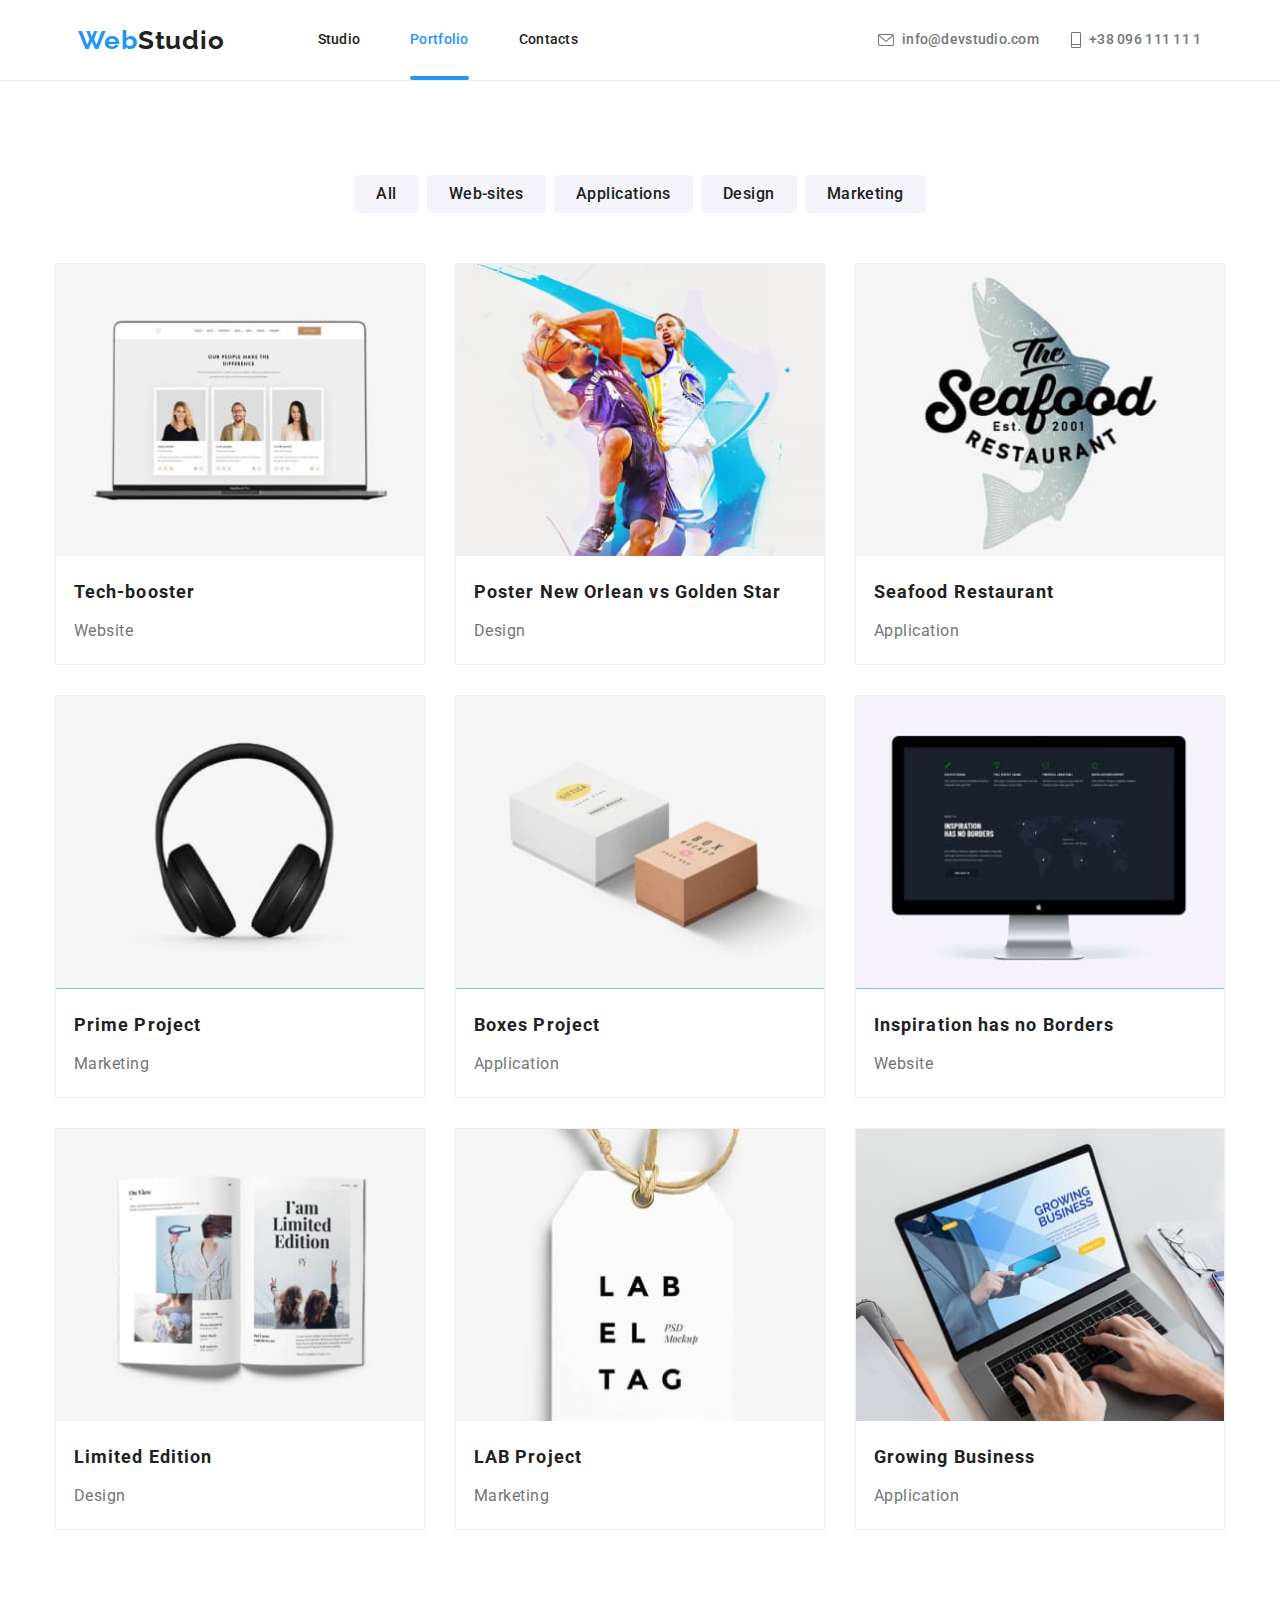
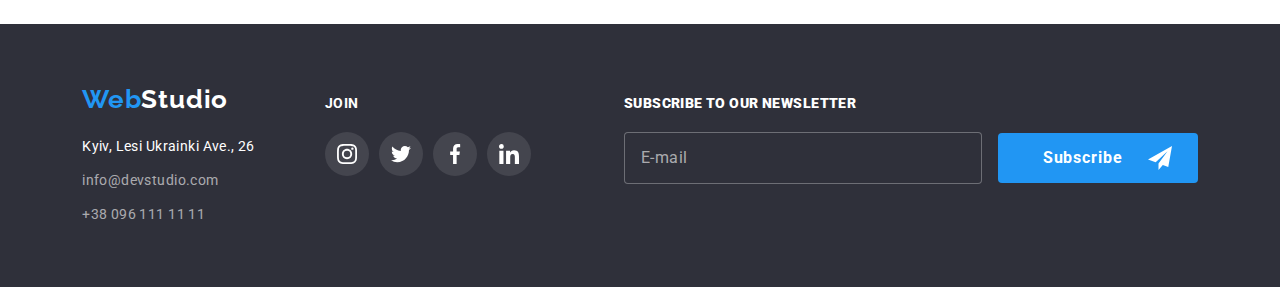
==== commit 99f4195b: "change language" ====
--- a/portfolio.html
+++ b/portfolio.html
@@ -35,11 +35,11 @@
 
 <div class="menu-container" data-menu id="menu-container" >
       <ul class="site-nav list">
-         <li class="site-nav__item"><a href="./index.html" class="site-nav__link">Студия</a></li>
+         <li class="site-nav__item"><a href="./index.html" class="site-nav__link">Studio</a></li>
          <li class="site-nav__item"><a href="" class="site-nav__link
-           site-nav__link--current">Портфолио</a></li>
-         <li class="site-nav__item"><a href="" class="site-nav__link">Контакты</a></li>
-      </ul>
+           site-nav__link--current">Portfolio</a></li>
+         <li class="site-nav__item"><a href="" class="site-nav__link">Contacts</a></li>
+      </ul>    
 
 
       <div class="adaptive">
@@ -82,23 +82,23 @@
 <main> 
    <section class="portfolio section" >
       <div class="container">
-      <h1 class="portfolio__title">Портфолио</h1>
+      <h1 class="portfolio__title">Portfolio</h1>
 
       <ul class=" portfolio-list-btn list ">
          <li class="portfolio-list-btn__item">
-    <button type="button" class="button-secondary">Все</button>
+    <button type="button" class="button-secondary">All</button>
          </li>
          <li class="portfolio-list-btn__item">
-    <button type="button" class="button-secondary">Веб-сайты</button>
+    <button type="button" class="button-secondary">Web-sites</button>
          </li>
          <li class="portfolio-list-btn__item">
-   <button type="button" class="button-secondary">Приложения</button>
+   <button type="button" class="button-secondary">Applications</button>
          </li>
          <li class="portfolio-list-btn__item">
-   <button type="button" class="button-secondary">Дизайн</button>
+   <button type="button" class="button-secondary">Design</button>
          </li>
          <li class="portfolio-list-btn__item">
-   <button type="button" class="button-secondary">Маркетинг</button>
+   <button type="button" class="button-secondary">Marketing</button>
          </li>
       </ul>  
 
@@ -119,14 +119,14 @@
       </picture>
       <div class="thumb-proects__overlay">
               <p class="thumb-proects__text-overlay">
-            Ресурс предлагает комплексные предложения с разным уровнем функционала и сервисов. Все это позволит посетителю получить исчерпывающие сведения о компании или частном лице.
+               The resource offers comprehensive offers with different levels of functionality and services. All this will allow the visitor to obtain comprehensive information about the company or individual.
               </p>
             </div> 
          </div>
 
         <div class="portfolio-proects__description">
-            <h2 class="portfolio-proects__title">Технокряк</h2>
-            <p class="portfolio-proects__text">Веб-сайт</p>
+            <h2 class="portfolio-proects__title">Tech-booster</h2>
+            <p class="portfolio-proects__text">Website</p>
          </div>
          </a>
          </li>
@@ -150,15 +150,14 @@
 
             <div class="thumb-proects__overlay">
              <p class="thumb-proects__text-overlay">
-             Ресурс предлагает комплексные предложения с разным уровнем функционала и сервисов. Все это позволит посетителю
-             получить исчерпывающие сведения о компании или частном лице.
+               The resource offers comprehensive offers with different levels of functionality and services. All this will allow the visitor to obtain comprehensive information about the company or individual.
              </p>
              </div>
              </div>
 
             <div class="portfolio-proects__description">
-            <h2 class="portfolio-proects__title">Постер New Orlean vs Golden Star</h2>
-            <p class="portfolio-proects__text">Дизайн</p>
+            <h2 class="portfolio-proects__title">Poster New Orlean vs Golden Star</h2>
+            <p class="portfolio-proects__text">Design</p>
             </div>
             </a>
          </li>
@@ -181,15 +180,14 @@
          </picture>
          <div class="thumb-proects__overlay">
          <p class="thumb-proects__text-overlay">
-          Ресурс предлагает комплексные предложения с разным уровнем функционала и сервисов. Все это позволит посетителю
-          получить исчерпывающие сведения о компании или частном лице.
+            The resource offers comprehensive offers with different levels of functionality and services. All this will allow the visitor to obtain comprehensive information about the company or individual.
          </p>
          </div>
          </div>
 
             <div class="portfolio-proects__description">
-            <h2 class="portfolio-proects__title">Ресторан Seafood</h2>
-            <p class="portfolio-proects__text">Приложение</p>
+            <h2 class="portfolio-proects__title"> Seafood Restaurant</h2>
+            <p class="portfolio-proects__text">Application</p>
             </div>
          </a>
          </li>
@@ -212,14 +210,14 @@
             </picture>
             <div class="thumb-proects__overlay">
               <p class="thumb-proects__text-overlay">
-            Ресурс предлагает комплексные предложения с разным уровнем функционала и сервисов. Все это позволит посетителю получить исчерпывающие сведения о компании или частном лице.
+               The resource offers comprehensive offers with different levels of functionality and services. All this will allow the visitor to obtain comprehensive information about the company or individual.
               </p>
              </div>
              </div>  
 
             <div class="portfolio-proects__description">
-            <h2 class="portfolio-proects__title">Проект Prime</h2>
-            <p class="portfolio-proects__text">Маркетинг</p>
+            <h2 class="portfolio-proects__title"> Prime Project</h2>
+            <p class="portfolio-proects__text">Marketing</p>
              </div>
             </a>
          </li>
@@ -242,14 +240,14 @@
             </picture>
             <div class="thumb-proects__overlay">
               <p class="thumb-proects__text-overlay">
-            Ресурс предлагает комплексные предложения с разным уровнем функционала и сервисов. Все это позволит посетителю получить исчерпывающие сведения о компании или частном лице.
-              </p>
-            </div>
-            </div>
-
-            <div class="portfolio-proects__description">
-            <h2 class="portfolio-proects__title">Проект Boxes</h2>
-            <p class="portfolio-proects__text">Приложение</p>
+               The resource offers comprehensive offers with different levels of functionality and services. All this will allow the visitor to obtain comprehensive information about the company or individual.
+              </p>
+            </div>
+            </div>
+
+            <div class="portfolio-proects__description">
+            <h2 class="portfolio-proects__title"> Boxes Project</h2>
+            <p class="portfolio-proects__text">Application</p>
             </div>
             </a>
          </li>
@@ -272,14 +270,14 @@
             </picture>
             <div class="thumb-proects__overlay">
               <p class="thumb-proects__text-overlay">
-            Ресурс предлагает комплексные предложения с разным уровнем функционала и сервисов. Все это позволит посетителю получить исчерпывающие сведения о компании или частном лице.
+               The resource offers comprehensive offers with different levels of functionality and services. All this will allow the visitor to obtain comprehensive information about the company or individual.
               </p>
             </div>
             </div>
 
             <div class="portfolio-proects__description">
             <h2 class="portfolio-proects__title">Inspiration has no Borders</h2>
-            <p class="portfolio-proects__text">Веб-сайт</p>
+            <p class="portfolio-proects__text">Website</p>
             </div>
             </a>
          </li>
@@ -302,14 +300,14 @@
             </picture>
             <div class="thumb-proects__overlay">
               <p class="thumb-proects__text-overlay">
-            Ресурс предлагает комплексные предложения с разным уровнем функционала и сервисов. Все это позволит посетителю получить исчерпывающие сведения о компании или частном лице.
-              </p>
-            </div>
-            </div>
-
-            <div class="portfolio-proects__description">
-               <h2 class="portfolio-proects__title">Издание Limited Edition</h2>
-            <p class="portfolio-proects__text">Дизайн</p>
+               The resource offers comprehensive offers with different levels of functionality and services. All this will allow the visitor to obtain comprehensive information about the company or individual.
+              </p>
+            </div>
+            </div>
+
+            <div class="portfolio-proects__description">
+               <h2 class="portfolio-proects__title">Limited Edition</h2>
+            <p class="portfolio-proects__text">Design</p>
             </div>
             </a>
          </li>
@@ -332,14 +330,14 @@
             </picture>
             <div class="thumb-proects__overlay">
               <p class="thumb-proects__text-overlay">
-            Ресурс предлагает комплексные предложения с разным уровнем функционала и сервисов. Все это позволит посетителю получить исчерпывающие сведения о компании или частном лице.
-              </p>
-            </div>
-            </div>
-
-            <div class="portfolio-proects__description">
-            <h2 class="portfolio-proects__title">Проект LAB</h2>
-            <p class="portfolio-proects__text">Маркетинг</p>
+               The resource offers comprehensive offers with different levels of functionality and services. All this will allow the visitor to obtain comprehensive information about the company or individual.
+              </p>
+            </div>
+            </div>
+
+            <div class="portfolio-proects__description">
+            <h2 class="portfolio-proects__title">LAB Project</h2>
+            <p class="portfolio-proects__text">Marketing</p>
             </div>
             </a>
          </li>
@@ -362,14 +360,14 @@
             </picture>
             <div class="thumb-proects__overlay">
               <p class="thumb-proects__text-overlay">
-            Ресурс предлагает комплексные предложения с разным уровнем функционала и сервисов. Все это позволит посетителю получить исчерпывающие сведения о компании или частном лице.
+               The resource offers comprehensive offers with different levels of functionality and services. All this will allow the visitor to obtain comprehensive information about the company or individual.
               </p>
             </div>
             </div>   
 
             <div class="portfolio-proects__description">
             <h2 class="portfolio-proects__title">Growing Business</h2>
-            <p class="portfolio-proects__text">Приложение</p>
+            <p class="portfolio-proects__text">Application</p>
             </div>
             </a>
          </li>
@@ -385,7 +383,7 @@
 
 <div class="footer-main">
       <a href="./index.html" lang="en" class=" logo">Web<span class="logo logo__footer-accent">Studio</span></a>
-      <p class="footer-main__text">г. Киев, пр-т Леси Украинки,26 </p>
+      <p class="footer-main__text">Kyiv, Lesi Ukrainki Ave., 26 </p>
 
       <address>
          <ul class="address-list list">
@@ -396,7 +394,7 @@
 </div>
 
 <div class="footer-join">
-      <b class="footer-join__title">присоединяйтесь</b>
+      <b class="footer-join__title">join</b>
       <ul class="social-net social-net__footer list">
          <li class="social-net__item">
             <a href="#" class="social-net__link social-net__link--footer">
@@ -435,11 +433,11 @@
 </div>
 
 <div class="footer-form">
-   <p class="footer-form__text">Подпишитесь на рассылку</p>
+   <p class="footer-form__text">Subscribe to our newsletter</p>
    <form class="form-two">
       <input class=" footer-form__input" type="email" name="email" placeholder="E-mail">
 
-      <button type="submit" class="button-footer">Подписаться
+      <button type="submit" class="button-footer">Subscribe
          <svg class=" button-footer__icon" width="24" height="24">
             <use href="./imagesforhomwork/sprite.svg#icon-icon-send"></use>
          </svg>
